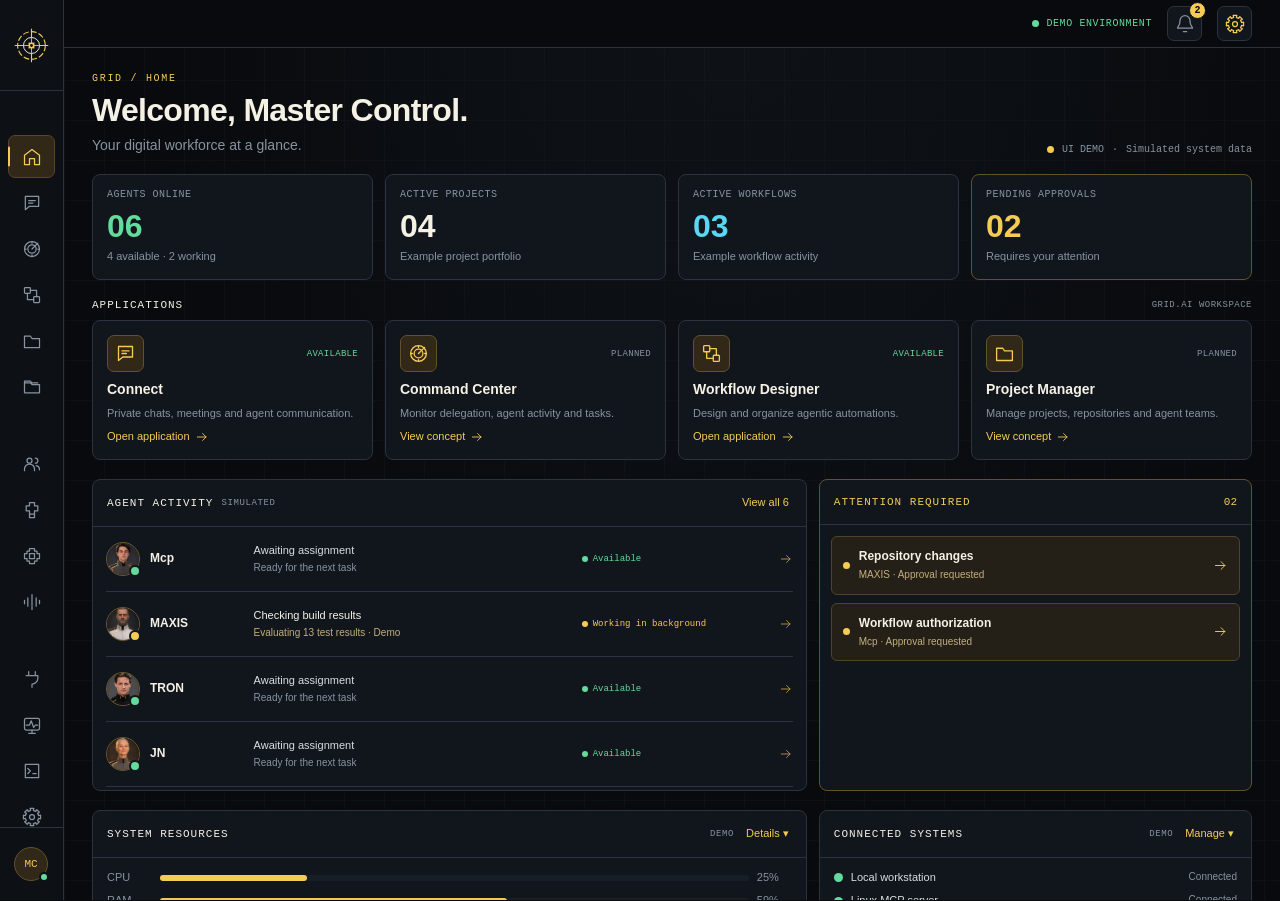
==== index.html @ d421e758 "Unify simulated agent presence across persistent workspaces" ====
<!DOCTYPE html>
<html lang="en">
<head>
<meta charset="UTF-8">
<meta name="viewport" content="width=device-width, initial-scale=1">
<meta name="robots" content="noindex">
<meta name="theme-color" content="#080a0d">
<title>GRID.AI | Home</title>
<link rel="stylesheet" href="./styles/grid-theme.css">
<link rel="stylesheet" href="./styles/index.css">
<link rel="stylesheet" href="./styles/grid-shell.css">
<link rel="stylesheet" href="./styles/settings.css">
<script src="./scripts/grid-settings.js" defer></script>
<script src="./scripts/ui-sounds.js" defer></script>
<script src="./scripts/grid-presence.js" defer></script>
<script src="./scripts/index.js" defer></script>
<script src="./scripts/embedded-connect.js" defer></script>
<script src="./scripts/embedded-workflow-designer.js" defer></script>
<script src="./scripts/grid-router.js" defer></script>
</head>
<body>
<a class="skip" href="#dashboard">Skip to dashboard</a>
<div class="home-shell">
<aside class="home-sidebar" id="homeSidebar" aria-label="Workspace navigation">
<a class="home-brand" href="#home" data-route="home" aria-label="GRID.AI home"><svg viewBox="0 0 48 48" fill="none" aria-hidden="true"><circle cx="24" cy="24" r="19" stroke="var(--gold)" stroke-width="1.5" stroke-dasharray="8 3"/><circle cx="24" cy="24" r="11" stroke="var(--ivory)" stroke-width="1.3"/><path d="M24 1v13M24 34v13M1 24h13M34 24h13" stroke="var(--gold)" stroke-width="1.5"/><path d="M24 14v20M14 24h20" stroke="var(--ivory)"/><rect x="20" y="20" width="8" height="8" fill="var(--gold)"/><circle cx="24" cy="24" r="2" fill="var(--bg)"/></svg><span class="home-brand-copy"><strong>GRID<span>.AI</span></strong><small>CONTROL INTERFACE</small></span></a>
<nav class="home-nav" aria-label="Applications"><p class="eyebrow">WORKSPACE</p><a class="nav-item current" href="#home" data-route="home" aria-current="page" aria-label="Home" title="Home"><svg viewBox="0 0 24 24" fill="none" stroke="currentColor" stroke-width="1.5" stroke-linecap="round" stroke-linejoin="round" aria-hidden="true"><path d="m3 10 9-7 9 7v11h-6v-7H9v7H3z"/></svg><span class="nav-label-text">Home</span></a>
<a class="nav-item" href="#connect" data-route="connect" aria-label="Connect" title="Connect"><svg viewBox="0 0 24 24" fill="none" stroke="currentColor" stroke-width="1.5" stroke-linecap="round" stroke-linejoin="round" aria-hidden="true"><path d="M4 4h16v12H9l-5 4V4Z"/><path d="M8 9h8M8 12h5"/></svg><span class="nav-label-text">Connect</span></a>
<a class="nav-item" href="#command-center" data-route="command-center" aria-label="Command Center" title="Command Center"><svg viewBox="0 0 24 24" fill="none" stroke="currentColor" stroke-width="1.5" stroke-linecap="round" stroke-linejoin="round" aria-hidden="true"><circle cx="12" cy="12" r="9"/><circle cx="12" cy="12" r="5"/><path d="m12 12 7-7M12 3v2M3 12h2M12 19v2M19 12h2"/></svg><span class="nav-label-text">Command Center</span><span class="nav-pending" title="Planned application" aria-hidden="true">·</span></a>
<a class="nav-item" href="#workflow-designer" data-route="workflow-designer" aria-label="Workflow Designer" title="Workflow Designer"><svg viewBox="0 0 24 24" fill="none" stroke="currentColor" stroke-width="1.5" stroke-linecap="round" stroke-linejoin="round" aria-hidden="true"><rect x="3" y="3" width="7" height="7" rx="1"/><rect x="14" y="14" width="7" height="7" rx="1"/><path d="M6.5 10v7.5H14M10 6.5h7.5V14"/></svg><span class="nav-label-text">Workflow Designer</span></a>
<a class="nav-item" href="#projects" data-route="projects" aria-label="Project Manager" title="Project Manager"><svg viewBox="0 0 24 24" fill="none" stroke="currentColor" stroke-width="1.5" stroke-linecap="round" stroke-linejoin="round" aria-hidden="true"><path d="M3 6h7l2 3h9v11H3z"/></svg><span class="nav-label-text">Project Manager</span><span class="nav-pending" title="Planned application" aria-hidden="true">·</span></a>
<a class="nav-item" href="#files" data-route="files" aria-label="File Manager" title="File Manager"><svg viewBox="0 0 24 24" fill="none" stroke="currentColor" stroke-width="1.5" stroke-linecap="round" stroke-linejoin="round" aria-hidden="true"><path d="M3 7h7l2 2h9v10H3z M3 7V5h7l2 2h7"/></svg><span class="nav-label-text">File Manager</span><span class="nav-pending" title="Planned application" aria-hidden="true">·</span></a>
<p class="eyebrow nav-group-heading">AGENT MANAGEMENT</p>
<a class="nav-item" href="#agents" data-route="agents" aria-label="Agent Directory" title="Agent Directory"><svg viewBox="0 0 24 24" fill="none" stroke="currentColor" stroke-width="1.5" stroke-linecap="round" stroke-linejoin="round" aria-hidden="true"><circle cx="9" cy="8" r="3"/><path d="M3 20v-2a6 6 0 0 1 12 0v2M16 5a3 3 0 0 1 0 6M17 14a5 5 0 0 1 4 5"/></svg><span class="nav-label-text">Agent Directory</span><span class="nav-pending" title="Planned application" aria-hidden="true">·</span></a>
<a class="nav-item" href="#skills" data-route="skills" aria-label="Skills Manager" title="Skills Manager"><svg viewBox="0 0 24 24" fill="none" stroke="currentColor" stroke-width="1.5" stroke-linecap="round" stroke-linejoin="round" aria-hidden="true"><path d="M9 3h6v4h4v6h-4v4H9v-4H5V7h4z M9 17v4h6v-4"/></svg><span class="nav-label-text">Skills Manager</span><span class="nav-pending" title="Planned application" aria-hidden="true">·</span></a>
<a class="nav-item" href="#models" data-route="models" aria-label="Model Manager" title="Model Manager"><svg viewBox="0 0 24 24" fill="none" stroke="currentColor" stroke-width="1.5" stroke-linecap="round" stroke-linejoin="round" aria-hidden="true"><path d="M9 3h6v3h3v3h3v6h-3v3h-3v3H9v-3H6v-3H3V9h3V6h3z M9 9h6v6H9z"/></svg><span class="nav-label-text">Model Manager</span><span class="nav-pending" title="Planned application" aria-hidden="true">·</span></a>
<a class="nav-item" href="#voice-studio" data-route="voice-studio" aria-label="Voice Studio" title="Voice Studio"><svg viewBox="0 0 24 24" fill="none" stroke="currentColor" stroke-width="1.5" stroke-linecap="round" stroke-linejoin="round" aria-hidden="true"><path d="M3 10v4 M7 7v10 M12 3v18 M17 7v10 M21 10v4"/></svg><span class="nav-label-text">Voice Studio</span><span class="nav-pending" title="Planned application" aria-hidden="true">·</span></a>
<p class="eyebrow nav-group-heading">SYSTEM</p>
<a class="nav-item" href="#integrations" data-route="integrations" aria-label="Integrations" title="Integrations"><svg viewBox="0 0 24 24" fill="none" stroke="currentColor" stroke-width="1.5" stroke-linecap="round" stroke-linejoin="round" aria-hidden="true"><path d="M8 3v5M16 3v5M5 8h14v3a7 7 0 0 1-7 7v4M12 18v4"/></svg><span class="nav-label-text">Integrations</span><span class="nav-pending" title="Planned application" aria-hidden="true">·</span></a>
<a class="nav-item" href="#system-monitor" data-route="system-monitor" aria-label="System Monitor" title="System Monitor"><svg viewBox="0 0 24 24" fill="none" stroke="currentColor" stroke-width="1.5" stroke-linecap="round" stroke-linejoin="round" aria-hidden="true"><rect x="3" y="4" width="18" height="14" rx="2"/><path d="M8 22h8M12 18v4M5 12h4l2-5 3 8 2-3h3"/></svg><span class="nav-label-text">System Monitor</span><span class="nav-pending" title="Planned application" aria-hidden="true">·</span></a>
<a class="nav-item" href="#terminal" data-route="terminal" aria-label="Terminal" title="Terminal"><svg viewBox="0 0 24 24" fill="none" stroke="currentColor" stroke-width="1.5" stroke-linecap="round" stroke-linejoin="round" aria-hidden="true"><path d="M4 4h16v16H4z M7 9l3 3-3 3 M13 15h4"/></svg><span class="nav-label-text">Terminal</span><span class="nav-pending" title="Planned application" aria-hidden="true">·</span></a>
<a class="nav-item" href="#settings" data-route="settings" aria-label="Settings" title="Settings"><svg viewBox="0 0 24 24" fill="none" stroke="currentColor" stroke-width="1.5" stroke-linecap="round" stroke-linejoin="round" aria-hidden="true"><circle cx="12" cy="12" r="3"/><path d="M8.939 4.609L10.337 4.175L9.817 1.729L14.183 1.729L13.663 4.175L15.061 4.609L15.061 4.609L16.357 5.291L17.719 3.194L20.806 6.281L18.709 7.643L19.391 8.939L19.391 8.939L19.825 10.337L22.271 9.817L22.271 14.183L19.825 13.663L19.391 15.061L19.391 15.061L18.709 16.357L20.806 17.719L17.719 20.806L16.357 18.709L15.061 19.391L15.061 19.391L13.663 19.825L14.183 22.271L9.817 22.271L10.337 19.825L8.939 19.391L8.939 19.391L7.643 18.709L6.281 20.806L3.194 17.719L5.291 16.357L4.609 15.061L4.609 15.061L4.175 13.663L1.729 14.183L1.729 9.817L4.175 10.337L4.609 8.939L4.609 8.939L5.291 7.643L3.194 6.281L6.281 3.194L7.643 5.291L8.939 4.609Z"/></svg><span class="nav-label-text">Settings</span><span class="nav-pending" title="Planned application" aria-hidden="true">·</span></a></nav>
<div class="sidebar-foot" aria-label="You are Master Control, demo operator"><div class="identity-avatar" title="You are Master Control">MC</div><div class="operator-copy"><strong>YOU ARE MASTER CONTROL</strong><small>Operator identity · Demo</small></div><i class="presence available"></i></div>
</aside>
<div class="home-main">
<header class="home-topbar"><div class="top-left"><button class="icon-button nav-toggle" id="navToggle" type="button" aria-controls="homeSidebar" aria-expanded="false" aria-label="Toggle navigation">☰</button><span class="breadcrumb">GRID.AI <span>/</span> <span id="workspaceName" class="workspace-name">HOME</span></span></div><div class="top-actions"><span class="system-indicator"><i></i> DEMO ENVIRONMENT</span><button class="icon-button bell" id="notificationButton" type="button" aria-label="Notifications" aria-expanded="false" aria-controls="notificationPanel"><svg viewBox="0 0 24 24" fill="none" stroke="currentColor" stroke-width="1.5" stroke-linecap="round" stroke-linejoin="round" aria-hidden="true"><path d="M18 8a6 6 0 0 0-12 0c0 7-3 7-3 9h18c0-2-3-2-3-9M10 21h4"/></svg><span id="bellCount">2</span></button><section id="notificationPanel" class="notification-panel" aria-labelledby="notificationHeading" hidden><header class="notification-header"><div><p class="eyebrow gold">GRID.AI SYSTEM NOTIFICATION</p><h2 id="notificationHeading">Notifications</h2></div><button id="closeNotifications" type="button" class="icon-button" aria-label="Close notifications">×</button></header><div class="notification-tools"><span id="notificationSummary" class="muted">2 unread</span><button class="text-button" id="markNotificationsRead" type="button">Mark all as read</button></div><div id="notificationList" class="notification-list"></div><button id="notificationApprovals" type="button" class="notification-footer">View all approvals →</button></section><a class="icon-button settings-button" href="#settings" data-route="settings" aria-label="Settings" title="Settings"><svg viewBox="0 0 24 24" fill="none" stroke="currentColor" stroke-width="1.5" stroke-linecap="round" stroke-linejoin="round" aria-hidden="true"><circle cx="12" cy="12" r="3"/><path d="M8.939 4.609L10.337 4.175L9.817 1.729L14.183 1.729L13.663 4.175L15.061 4.609L15.061 4.609L16.357 5.291L17.719 3.194L20.806 6.281L18.709 7.643L19.391 8.939L19.391 8.939L19.825 10.337L22.271 9.817L22.271 14.183L19.825 13.663L19.391 15.061L19.391 15.061L18.709 16.357L20.806 17.719L17.719 20.806L16.357 18.709L15.061 19.391L15.061 19.391L13.663 19.825L14.183 22.271L9.817 22.271L10.337 19.825L8.939 19.391L8.939 19.391L7.643 18.709L6.281 20.806L3.194 17.719L5.291 16.357L4.609 15.061L4.609 15.061L4.175 13.663L1.729 14.183L1.729 9.817L4.175 10.337L4.609 8.939L4.609 8.939L5.291 7.643L3.194 6.281L6.281 3.194L7.643 5.291L8.939 4.609Z"/></svg></a></div></header>
<div id="gridWorkspace" class="grid-workspace"><section id="homeView" class="grid-page" data-page="home" aria-label="Home"><main id="dashboard" class="dashboard">
<section class="welcome"><div><p class="eyebrow gold">GRID / HOME</p><h1>Welcome, Master Control.</h1><p>Your digital workforce at a glance.</p></div><div class="demo-label"><i></i> UI DEMO <span>·</span> Simulated system data</div></section>
<section class="metrics" aria-label="Demo system overview">
<button type="button" class="metric" id="agentsMetric"><span>AGENTS ONLINE</span><strong class="green">06</strong><small id="agentMetricSummary">3 available · 3 working</small></button>
<a class="metric" href="#projects" data-route="projects"><span>ACTIVE PROJECTS</span><strong>04</strong><small>Example project portfolio</small></a>
<a class="metric" href="#workflow-designer" data-route="workflow-designer"><span>ACTIVE WORKFLOWS</span><strong class="cyan">03</strong><small>Example workflow activity</small></a>
<button type="button" class="metric approval-metric" id="approvalMetric"><span>PENDING APPROVALS</span><strong class="gold" id="pendingCount">02</strong><small id="pendingCaption">Requires your attention</small></button>
</section>
<section class="applications" aria-labelledby="appsHeading"><div class="section-title"><h2 id="appsHeading">APPLICATIONS</h2><span>GRID.AI WORKSPACE</span></div><div class="application-grid"><a href="#connect" data-route="connect" class="app-card"><span class="app-card-top"><span class="app-icon"><svg viewBox="0 0 24 24" fill="none" stroke="currentColor" stroke-width="1.5" stroke-linecap="round" stroke-linejoin="round" aria-hidden="true"><path d="M4 4h16v12H9l-5 4V4Z"/><path d="M8 9h8M8 12h5"/></svg></span><span class="app-state ready">AVAILABLE</span></span><strong>Connect</strong><span class="app-description">Private chats, meetings and agent communication.</span><span class="app-open">Open application <svg viewBox="0 0 24 24" fill="none" stroke="currentColor" stroke-width="1.5" stroke-linecap="round" stroke-linejoin="round" aria-hidden="true"><path d="M4 12h15m-6-6 6 6-6 6"/></svg></span></a>
<a href="#command-center" data-route="command-center" class="app-card"><span class="app-card-top"><span class="app-icon"><svg viewBox="0 0 24 24" fill="none" stroke="currentColor" stroke-width="1.5" stroke-linecap="round" stroke-linejoin="round" aria-hidden="true"><circle cx="12" cy="12" r="9"/><circle cx="12" cy="12" r="5"/><path d="m12 12 7-7M12 3v2M3 12h2M12 19v2M19 12h2"/></svg></span><span class="app-state ">PLANNED</span></span><strong>Command Center</strong><span class="app-description">Monitor delegation, agent activity and tasks.</span><span class="app-open">View concept <svg viewBox="0 0 24 24" fill="none" stroke="currentColor" stroke-width="1.5" stroke-linecap="round" stroke-linejoin="round" aria-hidden="true"><path d="M4 12h15m-6-6 6 6-6 6"/></svg></span></a>
<a href="#workflow-designer" data-route="workflow-designer" class="app-card"><span class="app-card-top"><span class="app-icon"><svg viewBox="0 0 24 24" fill="none" stroke="currentColor" stroke-width="1.5" stroke-linecap="round" stroke-linejoin="round" aria-hidden="true"><rect x="3" y="3" width="7" height="7" rx="1"/><rect x="14" y="14" width="7" height="7" rx="1"/><path d="M6.5 10v7.5H14M10 6.5h7.5V14"/></svg></span><span class="app-state ready">AVAILABLE</span></span><strong>Workflow Designer</strong><span class="app-description">Design and organize agentic automations.</span><span class="app-open">Open application <svg viewBox="0 0 24 24" fill="none" stroke="currentColor" stroke-width="1.5" stroke-linecap="round" stroke-linejoin="round" aria-hidden="true"><path d="M4 12h15m-6-6 6 6-6 6"/></svg></span></a>
<a href="#projects" data-route="projects" class="app-card"><span class="app-card-top"><span class="app-icon"><svg viewBox="0 0 24 24" fill="none" stroke="currentColor" stroke-width="1.5" stroke-linecap="round" stroke-linejoin="round" aria-hidden="true"><path d="M3 6h7l2 3h9v11H3z"/></svg></span><span class="app-state ">PLANNED</span></span><strong>Project Manager</strong><span class="app-description">Manage projects, repositories and agent teams.</span><span class="app-open">View concept <svg viewBox="0 0 24 24" fill="none" stroke="currentColor" stroke-width="1.5" stroke-linecap="round" stroke-linejoin="round" aria-hidden="true"><path d="M4 12h15m-6-6 6 6-6 6"/></svg></span></a></div></section>
<div class="activity-grid">
<section class="panel" id="agentActivity" aria-labelledby="agentHeading"><header class="panel-header"><div class="agent-heading"><h2 id="agentHeading">AGENT ACTIVITY</h2><span class="demo-chip">SIMULATED</span></div><button type="button" class="text-button" id="expandAgents" aria-expanded="false" aria-controls="extraAgents">View all 6</button></header><div class="agent-list"><button class="agent-row" type="button" data-agent="MCP" ><span class="portrait"><span>Mc</span><img src="./Programs/Agents/MCP/MCP_HEADSHOT.png" alt="" loading="lazy"><i class="presence user"></i></span><strong>Mcp</strong><span class="agent-task"><span class="task-title">Coordinating development tasks</span><small class="task-detail"></small></span><span class="agent-status user"><i></i>Working with user</span><svg viewBox="0 0 24 24" fill="none" stroke="currentColor" stroke-width="1.5" stroke-linecap="round" stroke-linejoin="round" aria-hidden="true"><path d="M4 12h15m-6-6 6 6-6 6"/></svg></button>
<button class="agent-row" type="button" data-agent="MAXIS" ><span class="portrait"><span>MA</span><img src="./Programs/Agents/Maxis/MAXIS_HEADSHOT.png" alt="" loading="lazy"><i class="presence background"></i></span><strong>MAXIS</strong><span class="agent-task"><span class="task-title">Reviewing Grid.AI source code</span><small class="task-detail"></small></span><span class="agent-status background"><i></i>Working in background</span><svg viewBox="0 0 24 24" fill="none" stroke="currentColor" stroke-width="1.5" stroke-linecap="round" stroke-linejoin="round" aria-hidden="true"><path d="M4 12h15m-6-6 6 6-6 6"/></svg></button>
<button class="agent-row" type="button" data-agent="TRON" ><span class="portrait"><span>TR</span><img src="./Programs/Agents/TRON/TRON_HEADSHOT.png" alt="" loading="lazy"><i class="presence available"></i></span><strong>TRON</strong><span class="agent-task"><span class="task-title">Awaiting assignment</span><small class="task-detail"></small></span><span class="agent-status available"><i></i>Available</span><svg viewBox="0 0 24 24" fill="none" stroke="currentColor" stroke-width="1.5" stroke-linecap="round" stroke-linejoin="round" aria-hidden="true"><path d="M4 12h15m-6-6 6 6-6 6"/></svg></button>
<button class="agent-row" type="button" data-agent="JN" ><span class="portrait"><span>JN</span><img src="./Programs/Agents/JN/JN_HEADSHOT.png" alt="" loading="lazy"><i class="presence available"></i></span><strong>JN</strong><span class="agent-task"><span class="task-title">Organizing project files</span><small class="task-detail"></small></span><span class="agent-status available"><i></i>Available</span><svg viewBox="0 0 24 24" fill="none" stroke="currentColor" stroke-width="1.5" stroke-linecap="round" stroke-linejoin="round" aria-hidden="true"><path d="M4 12h15m-6-6 6 6-6 6"/></svg></button>
<div id="extraAgents" class="extra-agents" hidden><button class="agent-row" type="button" data-agent="VOLT"><span class="portrait"><span>VO</span><i class="presence available"></i></span><strong>VOLT</strong><span class="agent-task"><span class="task-title">Monitoring resource capacity</span><small class="task-detail"></small></span><span class="agent-status available"><i></i>Available</span><svg viewBox="0 0 24 24" fill="none" stroke="currentColor" stroke-width="1.5" stroke-linecap="round" stroke-linejoin="round" aria-hidden="true"><path d="M4 12h15m-6-6 6 6-6 6"/></svg></button>
<button class="agent-row" type="button" data-agent="RELAY"><span class="portrait"><span>RE</span><i class="presence agents"></i></span><strong>RELAY</strong><span class="agent-task"><span class="task-title">Preparing daily briefing</span><small class="task-detail"></small></span><span class="agent-status agents"><i></i>Working with agents</span><svg viewBox="0 0 24 24" fill="none" stroke="currentColor" stroke-width="1.5" stroke-linecap="round" stroke-linejoin="round" aria-hidden="true"><path d="M4 12h15m-6-6 6 6-6 6"/></svg></button></div></div></section>
<section class="panel attention-panel" id="attention" aria-labelledby="attentionHeading"><header class="panel-header"><h2 id="attentionHeading">ATTENTION REQUIRED</h2><span class="small-count" id="attentionCount">02</span></header><div id="approvalList" class="approval-list"></div><noscript><p class="muted">Enable JavaScript to review sample approvals.</p></noscript></section>
</div>
<section class="support-grid" aria-label="Additional simulated telemetry">
<section class="panel" id="systemResources" aria-labelledby="resourcesHeading"><header class="panel-header"><h2 id="resourcesHeading">SYSTEM RESOURCES</h2><div class="panel-actions"><span class="demo-chip">DEMO</span><button class="text-button" type="button" id="resourceToggle" aria-expanded="false" aria-controls="resourceDetails">Details ▾</button></div></header><div class="resource-list"><div class="resource" data-resource="CPU"><span>CPU</span><progress aria-label="Simulated CPU usage" max="100" value="24"></progress><span class="resource-value">24%</span></div><div class="resource" data-resource="RAM"><span>RAM</span><progress aria-label="Simulated RAM usage" max="100" value="61"></progress><span class="resource-value">61%</span></div><div class="resource" data-resource="GPU"><span>GPU</span><progress aria-label="Simulated GPU usage" max="100" value="42"></progress><span class="resource-value">42%</span></div><div class="resource" data-resource="VRAM"><span>VRAM</span><progress aria-label="Simulated VRAM usage" max="100" value="73"></progress><span class="resource-value">73%</span></div></div><div id="resourceDetails" class="resource-details" hidden><p class="panel-note">DEMO VERSION · Simulated utilization over the last 60 seconds. No hardware telemetry is collected.</p><div class="resource-charts"><figure class="resource-chart" data-chart="CPU"><figcaption><strong>CPU</strong><span class="chart-value">—</span></figcaption><svg viewBox="0 0 220 100" role="img" aria-label="CPU simulated utilization history, zero to one hundred percent"><path class="chart-grid" d="M26 10H215 M26 45H215 M26 80H215 M26 10V80"/><g class="chart-axis"><text x="22" y="13">100</text><text x="22" y="48">50</text><text x="22" y="83">0</text><text x="27" y="94" text-anchor="start">−60s</text><text x="215" y="94">Now</text></g><path class="chart-area"/><polyline class="chart-line" points=""/></svg></figure><figure class="resource-chart" data-chart="RAM"><figcaption><strong>RAM</strong><span class="chart-value">—</span></figcaption><svg viewBox="0 0 220 100" role="img" aria-label="RAM simulated utilization history, zero to one hundred percent"><path class="chart-grid" d="M26 10H215 M26 45H215 M26 80H215 M26 10V80"/><g class="chart-axis"><text x="22" y="13">100</text><text x="22" y="48">50</text><text x="22" y="83">0</text><text x="27" y="94" text-anchor="start">−60s</text><text x="215" y="94">Now</text></g><path class="chart-area"/><polyline class="chart-line" points=""/></svg></figure><figure class="resource-chart" data-chart="GPU"><figcaption><strong>GPU</strong><span class="chart-value">—</span></figcaption><svg viewBox="0 0 220 100" role="img" aria-label="GPU simulated utilization history, zero to one hundred percent"><path class="chart-grid" d="M26 10H215 M26 45H215 M26 80H215 M26 10V80"/><g class="chart-axis"><text x="22" y="13">100</text><text x="22" y="48">50</text><text x="22" y="83">0</text><text x="27" y="94" text-anchor="start">−60s</text><text x="215" y="94">Now</text></g><path class="chart-area"/><polyline class="chart-line" points=""/></svg></figure><figure class="resource-chart" data-chart="VRAM"><figcaption><strong>VRAM</strong><span class="chart-value">—</span></figcaption><svg viewBox="0 0 220 100" role="img" aria-label="VRAM simulated utilization history, zero to one hundred percent"><path class="chart-grid" d="M26 10H215 M26 45H215 M26 80H215 M26 10V80"/><g class="chart-axis"><text x="22" y="13">100</text><text x="22" y="48">50</text><text x="22" y="83">0</text><text x="27" y="94" text-anchor="start">−60s</text><text x="215" y="94">Now</text></g><path class="chart-area"/><polyline class="chart-line" points=""/></svg></figure></div></div></section>
<section class="panel" id="connectedSystems" aria-labelledby="connectionsHeading"><header class="panel-header"><h2 id="connectionsHeading">CONNECTED SYSTEMS</h2><div class="panel-actions"><span class="demo-chip">DEMO</span><button class="text-button" type="button" id="connectionsToggle" aria-expanded="false" aria-controls="connectionManager">Manage ▾</button></div></header><div class="connection-list" id="connectionList"></div><div id="connectionManager" class="connection-manager" hidden><p class="panel-note">Demo inventory only. Adding or deleting a system does not connect or disconnect a real device or service.</p><div id="managedConnections" class="managed-connections"></div><form id="addSystemForm" class="add-system-form"><h3>Add a system</h3><label for="systemName">System name</label><input id="systemName" maxlength="60" required placeholder="e.g. Raspberry Pi 5" autocomplete="off"><div class="system-fields"><div><label for="systemType">Type</label><select id="systemType"><option>Computer</option><option>MCP server</option><option>Device</option><option>Cloud service</option><option>Other</option></select></div><div><label for="systemStatus">Demo status</label><select id="systemStatus"><option>Connected</option><option>Available</option><option>Standby</option><option>Offline</option></select></div></div><p class="form-error" id="systemError" role="alert" hidden></p><button class="primary-button" type="submit">+ Add system</button></form></div></section>
</section>
<footer class="home-footer"><span>GRID.AI / DESIGN ENVIRONMENT</span><span>SIMULATION ONLY · NO HOST OPERATIONS</span></footer>
</main></section>
<section class="grid-page app-view" data-page="connect" aria-label="Connect" hidden><div class="grid-app-host" id="connectHost"></div></section>
<section class="grid-page app-view" data-page="workflow-designer" aria-label="Workflow Designer" hidden><div class="grid-app-host" id="workflowHost"></div></section>
<section class="grid-page settings-view" data-page="settings" aria-labelledby="settingsTitle" hidden><main class="settings-content"><header class="settings-heading"><div><p class="eyebrow gold">GRID.AI / CONTROL PANEL</p><h1 id="settingsTitle">Settings</h1><p class="muted">Manage global preferences and system configuration.</p></div><span class="demo-chip">UI DEMO · LOCAL PREFERENCES</span></header><div class="settings-layout"><nav class="settings-nav" aria-label="Settings sections"><button type="button" data-settings-section="appearance">Appearance & accessibility</button><button type="button" data-settings-section="audio">Sound & audio</button><button type="button" data-settings-section="conversation">Conversation</button><button type="button" data-settings-section="notifications">Notifications</button><button type="button" data-settings-section="configuration">System configuration</button><button type="button" data-settings-section="privacy">Privacy & security</button><button type="button" data-settings-section="about">About & reset</button></nav><div class="settings-panels"><section id="settings-appearance" class="panel settings-panel"><header class="panel-header"><h2>APPEARANCE & ACCESSIBILITY</h2></header><div class="settings-row"><span><strong>Color scheme</strong><small>Established GRID.AI visual identity.</small></span><span class="settings-theme"><i></i><i></i> Obsidian / Gold</span></div><label class="settings-row"><span><strong>Interface animations</strong><small>Page transitions, panel motion and visual effects. OS reduced-motion preference takes priority.</small></span><input class="settings-switch" type="checkbox" data-setting="animations" role="switch"></label><label class="settings-row"><span><strong>Keep sidebar expanded</strong><small>Pin the desktop navigation rather than expanding on hover.</small></span><input class="settings-switch" type="checkbox" data-setting="pinnedSidebar" role="switch"></label></section><section id="settings-audio" class="panel settings-panel"><header class="panel-header"><h2>SOUND & AUDIO</h2></header><label class="settings-row"><span><strong>Interface sounds</strong><small>Play original GRID.AI cues across all workspaces.</small></span><input class="settings-switch" type="checkbox" data-setting="sounds" role="switch"></label><label class="settings-row settings-volume"><span><strong>Sound effects volume</strong><small>Chat, meeting and interface cues.</small></span><span><input type="range" data-setting="volume" min="0" max="100" aria-label="Sound effects volume"><output id="settingsVolumeLabel">67%</output></span></label><div class="settings-row"><span><strong>Sound preview</strong><small>Play a short notification tone.</small></span><button type="button" class="secondary-button" id="settingsSoundTest">Test sound</button></div><p id="settingsSoundFeedback" class="settings-feedback" role="status"></p><a class="settings-row settings-link" href="#voice-studio" data-route="voice-studio"><span><strong>Voice Studio</strong><small>Future per-agent voices and speech settings.</small></span><span class="gold" aria-hidden="true">→</span></a></section><section id="settings-conversation" class="panel settings-panel"><header class="panel-header"><h2>CONVERSATION</h2></header><label class="settings-row"><span><strong>Typewriter responses</strong><small>Animate agent messages in Connect.</small></span><input class="settings-switch" type="checkbox" data-setting="typewriter" role="switch"></label><div class="settings-row"><span><strong>Agent response engine</strong><small>Local rule-based replies and simulated workflow drafting.</small></span><span class="demo-chip">SIMULATED</span></div></section><section id="settings-notifications" class="panel settings-panel"><header class="panel-header"><h2>NOTIFICATIONS</h2></header><label class="settings-row"><span><strong>Notification banners</strong><small>Show temporary bottom-right alerts in every workspace.</small></span><input class="settings-switch" type="checkbox" data-setting="notificationBanners" role="switch"></label><label class="settings-row"><span><strong>Notification alert sound</strong><small>Play a short chime for new notifications when interface sounds are enabled.</small></span><input class="settings-switch" type="checkbox" data-setting="notificationSounds" role="switch"></label><div class="settings-row"><span><strong>Preview notification</strong><small>Send a sample banner and alert to test your preferences.</small></span><button type="button" class="secondary-button" id="settingsTestNotification">Test notification</button></div><label class="settings-row"><span><strong>Unread notification badge</strong><small>Show unread count on the global bell; notifications remain available.</small></span><input class="settings-switch" type="checkbox" data-setting="notificationBadge" role="switch"></label><div class="settings-row"><span><strong>Notification center</strong><small>Review demo approvals and system notices.</small></span><button type="button" class="secondary-button" id="settingsOpenNotifications">Open notifications</button></div></section><section id="settings-configuration" class="panel settings-panel"><header class="panel-header"><h2>SYSTEM CONFIGURATION</h2></header><a class="settings-row settings-link" href="#models" data-route="models"><span><strong>Model Manager</strong><small>Planned model selection and local runtime profiles.</small></span><span class="gold" aria-hidden="true">→</span></a><a class="settings-row settings-link" href="#agents" data-route="agents"><span><strong>Agent Directory</strong><small>Planned identities, assignments and permissions.</small></span><span class="gold" aria-hidden="true">→</span></a><a class="settings-row settings-link" href="#skills" data-route="skills"><span><strong>Skills Manager</strong><small>Planned skill catalog and grants.</small></span><span class="gold" aria-hidden="true">→</span></a><a class="settings-row settings-link" href="#integrations" data-route="integrations"><span><strong>Integrations</strong><small>Planned devices, accounts and MCP servers.</small></span><span class="gold" aria-hidden="true">→</span></a><a class="settings-row settings-link" href="#system-monitor" data-route="system-monitor"><span><strong>System Monitor</strong><small>Planned runtime health and diagnostics.</small></span><span class="gold" aria-hidden="true">→</span></a></section><section id="settings-privacy" class="panel settings-panel"><header class="panel-header"><h2>PRIVACY & SECURITY</h2></header><div class="settings-row"><span><strong>Approval policy</strong><small>Demo approvals do not authorize real host actions.</small></span><span class="settings-state">Human review · planned</span></div><div class="settings-row"><span><strong>Local data</strong><small>Preferences and saved blueprints use browser storage; no live host or account access.</small></span><span class="settings-state">Browser only</span></div><a class="settings-row settings-link" href="#command-center" data-route="command-center"><span><strong>Task approvals & audit</strong><small>Planned operational review and activity.</small></span><span class="gold" aria-hidden="true">→</span></a></section><section id="settings-about" class="panel settings-panel"><header class="panel-header"><h2>ABOUT & RESET</h2></header><div class="settings-row"><span><strong>GRID.AI GUI Demo</strong><small>Static prototype; no external AI services.</small></span><span class="demo-chip">UI DEMO</span></div><div class="settings-row"><span><strong>Restore default preferences</strong><small>Resets settings only; preserves saved workflows, conversations and system inventory.</small></span><button type="button" class="secondary-button" id="settingsReset">Reset preferences</button></div><p id="settingsSaveFeedback" class="settings-feedback" role="status">Preferences save automatically in this browser.</p></section></div></div></main></section>
<section class="grid-page planned-view" data-page="planned" aria-label="Planned application" hidden><div class="planned-content"><div class="planned-icon" aria-hidden="true">◇</div><p class="eyebrow gold">GRID.AI / PLANNED WORKSPACE</p><h1 id="plannedTitle"></h1><p id="plannedDescription"></p><a class="primary-button" href="#home" data-route="home">Return Home</a></div></section>
</div></div></div>
<dialog id="homeDialog" aria-labelledby="dialogTitle"><form method="dialog" class="dialog-content"><header><p class="eyebrow gold" id="dialogEyebrow">GRID.AI / PREVIEW</p><button class="icon-button dialog-close" value="close" aria-label="Close dialog">×</button></header><h2 id="dialogTitle"></h2><p id="dialogDescription"></p><div id="dialogApproval" hidden><label for="decisionComment">Decision comment (optional)</label><textarea id="decisionComment" maxlength="500" rows="3" placeholder="Add a note for this demo decision"></textarea></div><div class="dialog-actions"><button class="secondary-button" value="close">Close</button><button class="secondary-button" id="rejectApproval" type="button" hidden>Reject in demo</button><button class="primary-button" id="approveApproval" type="button" hidden>Approve in demo</button></div></form></dialog>
<div class="home-toast" id="homeToast" role="status" aria-live="polite"></div>
<section class="notification-banners" id="notificationBanners" aria-label="Recent GRID.AI notifications"></section><div class="notification-announcer" id="notificationAnnouncer" role="status" aria-live="polite" aria-atomic="true"></div>
</body>
</html>
---- styles/grid-theme.css ----
/* GRID.AI shared visual tokens. Gold is authority; status colors describe activity. */
:root {
  color-scheme: dark;
  --bg: #080a0d;
  --sidebar: #0d1015;
  --surface: #11161c;
  --surface2: #171e26;
  --hover: #202934;
  --line: #2a333e;
  --gold: #f4cb54;
  --gold-dim: #bd9940;
  --gold-bg: #312818;
  --ivory: #f5f1e5;
  --text: #d8dde3;
  --muted: #8793a1;
  --cyan: #59d8f3;
  --green: #63db9c;
  --red: #f07878;
  --purple: #9476e8;
  --orange: #f09866;
  --font: "Segoe UI", Arial, sans-serif;
  --mono: Consolas, "Courier New", monospace;
}
.grid-home-link {
  display:flex; align-items:center; gap:8px; flex-shrink:0;
  padding:9px 12px; border:1px solid var(--line); border-radius:7px;
  color:var(--gold); background:var(--surface); text-decoration:none;
  font:11px var(--font);
}
.grid-home-link:hover { background:var(--gold-bg); border-color:var(--gold-dim); }
.grid-home-link:focus-visible { outline:2px solid var(--gold); outline-offset:2px; }
---- styles/index.css ----
/* GRID.AI home dashboard */
*{box-sizing:border-box}
html,body{margin:0;min-height:100%;background:var(--bg);color:var(--text);font:14px/1.45 var(--font)}
button,input,textarea{font:inherit}button{cursor:pointer;color:inherit}a{color:inherit;text-decoration:none}button:focus-visible,a:focus-visible,input:focus-visible,textarea:focus-visible{outline:2px solid var(--gold);outline-offset:3px}
[hidden]{display:none!important}svg{width:20px;height:20px;flex-shrink:0}.gold{color:var(--gold)!important}.green{color:var(--green)!important}.cyan{color:var(--cyan)!important}.muted{color:var(--muted)}
.skip{position:fixed;top:8px;left:8px;z-index:100;transform:translateY(-200%);background:var(--gold);color:var(--bg);padding:10px}.skip:focus{transform:none}
.home-shell{min-height:100dvh;display:grid;grid-template-columns:244px minmax(0,1fr)}
.home-sidebar{height:100dvh;position:sticky;top:0;display:flex;flex-direction:column;background:var(--sidebar);border-right:1px solid var(--line);min-height:0}
.home-brand{height:91px;display:flex;align-items:center;gap:13px;padding:0 20px;border-bottom:1px solid var(--line);flex-shrink:0}.home-brand>svg{width:43px;height:43px}.home-brand strong{display:block;color:var(--ivory);font-size:21px;letter-spacing:2px}.home-brand strong span{color:var(--gold)}.home-brand small{display:block;color:var(--muted);font:9px var(--mono);letter-spacing:1.5px;margin-top:3px}
.home-nav{padding:21px 12px;overflow-y:auto;flex:1}.eyebrow{font:10px var(--mono);letter-spacing:1.7px;color:var(--muted);margin:0}.home-nav>.eyebrow{margin:0 12px 12px}
.nav-item{position:relative;display:flex;align-items:center;gap:12px;width:100%;min-height:43px;margin:3px 0;padding:0 11px;background:transparent;border:1px solid transparent;border-radius:7px;color:var(--text);font-size:13px;text-align:left;transition:background .18s,border-color .18s,color .18s}.nav-item svg{color:var(--muted);width:18px;height:18px}.nav-item:hover{background:var(--surface2);color:var(--ivory)}.nav-item.current{background:var(--gold-bg);border-color:#574629;color:var(--gold)}.nav-item.current:before{content:"";position:absolute;left:0;height:20px;width:2px;border-radius:2px;background:var(--gold)}.nav-item.current svg{color:var(--gold)}.nav-pending{margin-left:auto;color:var(--muted)}
.sidebar-foot{display:flex;align-items:center;gap:10px;padding:19px 13px;border-top:1px solid var(--line);flex-shrink:0}.identity-avatar{display:grid;place-items:center;width:34px;height:34px;flex:0 0 34px;border-radius:50%;background:var(--gold-bg);color:var(--gold);border:1px solid #63512b;font:11px var(--mono)}.sidebar-foot strong{font:9px var(--mono);color:var(--ivory);display:block}.sidebar-foot small{display:block;color:var(--muted);font-size:10px;margin-top:5px}.sidebar-foot>.presence{position:static;margin-left:auto}
.home-main{min-width:0;background:linear-gradient(90deg,#2a333e22 1px,transparent 1px),linear-gradient(#2a333e22 1px,transparent 1px),radial-gradient(ellipse at 55% 0%,#171e2670,transparent 65%),var(--bg);background-size:40px 40px,40px 40px,auto,auto}
.home-topbar{height:66px;display:flex;justify-content:space-between;align-items:center;gap:12px;padding:0 28px;position:sticky;top:0;z-index:10;background:var(--bg);border-bottom:1px solid var(--line)}.top-left,.top-actions{display:flex;align-items:center;gap:15px}.breadcrumb{font:11px var(--mono);letter-spacing:1px;color:var(--ivory)}.breadcrumb span{color:var(--gold-dim);padding:0 5px}.system-indicator{font:10px var(--mono);letter-spacing:.6px;color:var(--green);display:flex;align-items:center;gap:7px}.system-indicator i,.demo-label i{width:7px;height:7px;border-radius:50%;background:var(--green)}.icon-button{display:grid;place-items:center;position:relative;border:1px solid var(--line);border-radius:7px;background:var(--surface);width:35px;height:35px;color:var(--muted);font-size:21px}.icon-button:hover,.operator-button:hover{border-color:var(--gold-dim);color:var(--gold)}.bell span{position:absolute;right:-5px;top:-5px;border:1px solid var(--bg);background:var(--gold);color:var(--bg);border-radius:10px;min-width:17px;height:17px;font:bold 10px/15px var(--mono);text-align:center}.nav-toggle{display:none}
.dashboard{max-width:1520px;margin:auto;padding:25px 28px 14px;display:grid;gap:19px}.welcome{display:flex;align-items:flex-end;justify-content:space-between;gap:14px}.welcome h1{font-size:clamp(25px,2.5vw,36px);line-height:1.15;letter-spacing:-.7px;color:var(--ivory);margin:8px 0 6px}.welcome p:last-child{color:var(--muted);margin:0}.demo-label{display:flex;align-items:center;gap:8px;color:var(--muted);font:10px var(--mono);white-space:nowrap}.demo-label i{background:var(--gold)}
.metrics,.application-grid{display:grid;grid-template-columns:repeat(4,minmax(0,1fr));gap:12px}.metric,.app-card{display:flex;flex-direction:column;align-items:flex-start;min-width:0;text-align:left;padding:14px;background:var(--surface);border:1px solid var(--line);border-radius:8px;transition:transform .18s,border-color .18s,background .18s}.metric:hover,.app-card:hover{transform:translateY(-2px);border-color:var(--gold-dim);background:var(--surface2)}.metric>span{font:10px var(--mono);letter-spacing:.5px;color:var(--muted)}.metric>strong{font-size:32px;line-height:1.25;color:var(--ivory);font-variant-numeric:tabular-nums;margin:6px 0 3px}.metric>small{font-size:11px;color:var(--muted)}.approval-metric{border-color:#63512b}
.portrait{display:grid;place-items:center;position:relative;width:34px;height:34px;flex:0 0 34px;background:#242018;border:1px solid #69572e;border-radius:50%;color:var(--gold);font:11px var(--mono)}.portrait img{position:absolute;width:100%;height:100%;inset:0;object-fit:cover;object-position:center 25%;border-radius:inherit}.presence{display:inline-block;width:9px;height:9px;border-radius:50%;background:currentColor;flex-shrink:0}.portrait .presence{position:absolute;bottom:-2px;right:-2px;width:12px;height:12px;border:2px solid var(--surface)}.available{color:var(--green)}.background{color:var(--cyan)}.user{color:var(--gold)}.agents{color:var(--purple)}
.primary-button,.secondary-button{display:inline-flex;align-items:center;justify-content:center;gap:7px;border-radius:7px;padding:9px 13px;border:1px solid var(--line);font-weight:600}.primary-button{background:var(--gold);color:#17130a;border-color:var(--gold)}.primary-button:hover{background:#ffda70}.secondary-button{background:var(--surface);color:var(--ivory)}.secondary-button:hover{background:var(--hover)}
.section-title,.panel-header{display:flex;justify-content:space-between;align-items:center;gap:10px}.section-title{margin-bottom:9px}.section-title h2,.panel-header h2{font:11px var(--mono);letter-spacing:1px;color:var(--ivory);margin:0}.section-title>span{font:9px var(--mono);letter-spacing:.5px;color:var(--muted)}.app-card{min-height:137px;gap:7px}.app-card-top{display:flex;align-items:center;justify-content:space-between;gap:5px;width:100%}.app-icon{display:grid;place-items:center;width:37px;height:37px;border:1px solid #63512b;border-radius:7px;background:var(--gold-bg);color:var(--gold)}.app-icon svg{width:21px;height:21px}.app-state{font:9px var(--mono);color:var(--muted);letter-spacing:.3px}.app-state.ready{color:var(--green)}.app-card strong{color:var(--ivory);font-size:14px}.app-description{font-size:11px;color:var(--muted);line-height:1.4}.app-open{display:flex;align-items:center;gap:5px;font-size:11px;color:var(--gold);margin-top:auto}.app-open svg{width:14px;height:14px}
.activity-grid,.support-grid{display:grid;grid-template-columns:minmax(0,1.65fr) minmax(0,1fr);gap:12px;align-items:start}.panel{background:var(--surface);border:1px solid var(--line);border-radius:8px;min-width:0;overflow:hidden}.panel-header{padding:12px 14px;border-bottom:1px solid var(--line);min-height:45px}.text-button{color:var(--gold);font-size:11px;background:none;border:0;padding:3px;white-space:nowrap}.text-button:hover{text-decoration:underline}.agent-list{padding:0 13px 3px}.agent-row{width:100%;display:grid;grid-template-columns:34px minmax(52px,.55fr) minmax(0,1.6fr) minmax(0,1.1fr) 14px;gap:10px;align-items:center;padding:9px 0;text-align:left;background:none;border:0;border-bottom:1px solid var(--line);color:var(--text)}.agent-row:last-child{border-bottom:0}.agent-row:hover{background:var(--surface2)}.agent-row strong{color:var(--ivory);font-size:12px}.agent-task{font-size:11px;color:var(--muted);overflow:hidden;text-overflow:ellipsis;white-space:nowrap}.agent-status{font:9px var(--mono);display:flex;align-items:center;gap:5px}.agent-status i{width:6px;height:6px;flex:0 0 6px;border-radius:50%;background:currentColor}.agent-row>svg{width:14px;height:14px;color:var(--gold-dim)}
.attention-panel{border-color:#63512b}.attention-panel h2{color:var(--gold)}.small-count{font:11px var(--mono);color:var(--gold)}.approval-list{display:grid;gap:8px;padding:11px}.approval-card{display:flex;align-items:center;gap:9px;padding:11px;background:#242018;border:1px solid #504329;border-radius:6px;text-align:left;width:100%}.approval-card:hover{border-color:var(--gold-dim)}.approval-card>i{width:7px;height:7px;background:var(--gold);border-radius:50%;flex-shrink:0}.approval-card span{flex:1;min-width:0}.approval-card strong,.approval-card small{display:block}.approval-card strong{color:var(--ivory);font-size:12px}.approval-card small{font-size:10px;color:#c3ae7d;margin-top:3px}.approval-card svg{color:var(--gold);width:15px;height:15px}.approval-card.resolved{background:var(--surface2);border-color:var(--line)}.approval-card.resolved>i{background:var(--green)}.approval-card.rejected>i{background:var(--red)}.approval-card.resolved small{color:var(--muted)}
.support-grid{align-items:stretch}.resource-list,.connection-list{display:grid;gap:8px;padding:12px 14px}.resource{display:grid;grid-template-columns:45px 1fr 35px;gap:8px;align-items:center;font-size:11px;color:var(--muted)}progress{width:100%;height:6px;border:0;border-radius:6px;background:var(--surface2);accent-color:var(--gold)}progress::-webkit-progress-bar{background:var(--surface2);border-radius:6px}progress::-webkit-progress-value{background:var(--gold);border-radius:6px}progress::-moz-progress-bar{background:var(--gold);border-radius:6px}.connection-list>div{display:flex;justify-content:space-between;gap:10px;font-size:11px}.connection-list>div>span{display:flex;align-items:center;gap:8px}.connection-list small{color:var(--muted);font-size:10px}
.home-footer{display:flex;justify-content:space-between;gap:12px;font:9px var(--mono);letter-spacing:.8px;color:var(--muted);padding-bottom:5px}
dialog{background:var(--surface);color:var(--text);border:1px solid #63512b;border-radius:12px;width:min(460px,calc(100% - 30px));padding:0;box-shadow:0 20px 80px #000a}dialog::backdrop{background:#080a0dc9}.dialog-content{padding:22px}.dialog-content header{display:flex;justify-content:space-between;align-items:center}.dialog-content h2{color:var(--ivory);margin:13px 0 8px;font-size:22px}.dialog-content p{color:var(--muted);line-height:1.6}.dialog-content label{display:block;color:var(--ivory);margin-bottom:6px}.dialog-content textarea{width:100%;resize:vertical;background:var(--bg);color:var(--ivory);border:1px solid var(--line);border-radius:6px;padding:8px}.dialog-actions{display:flex;justify-content:flex-end;flex-wrap:wrap;gap:8px;margin-top:20px}.home-toast{position:fixed;bottom:20px;right:20px;max-width:calc(100% - 40px);padding:12px 16px;background:var(--surface2);border:1px solid #63512b;border-radius:8px;color:var(--ivory);z-index:30;opacity:0;pointer-events:none;transform:translateY(6px);transition:opacity .2s,transform .2s}.home-toast.show{opacity:1;transform:none}
@media(max-width:1200px){.home-shell{grid-template-columns:218px minmax(0,1fr)}.dashboard{padding:20px;gap:16px}.home-topbar{padding:0 20px}.agent-row{grid-template-columns:34px minmax(45px,.6fr) minmax(0,1fr) 14px}.agent-task{display:none}.metric,.app-card{padding:11px}}
@media(max-width:980px){.home-shell{grid-template-columns:minmax(0,1fr)}.home-sidebar{position:fixed;top:66px;bottom:0;left:0;width:244px;height:auto;z-index:20;transform:translateX(-100%);visibility:hidden;transition:transform .2s,visibility .2s;box-shadow:12px 0 40px #0008}.home-sidebar.open{transform:none;visibility:visible}.home-brand{height:74px}.nav-toggle{display:grid}.dashboard{max-width:880px}.agent-task{display:block}.agent-row{grid-template-columns:34px minmax(45px,.6fr) minmax(0,1.2fr) minmax(0,1fr) 14px}}
@media(max-width:720px){.metrics,.application-grid{grid-template-columns:repeat(2,minmax(0,1fr))}.activity-grid,.support-grid{grid-template-columns:1fr}.welcome{align-items:flex-start;flex-direction:column;gap:8px}.top-actions{gap:10px}.system-indicator{font-size:9px}.home-footer{flex-direction:column}.dashboard{padding:16px}.home-topbar{padding:0 16px}.metric>strong{font-size:27px}}
@media(max-width:420px){.system-indicator{display:none}.agent-row{grid-template-columns:34px minmax(45px,.6fr) minmax(0,1fr) 14px}.agent-task{display:none}.section-title>span{display:none}.app-state{font-size:8px}.app-card strong{font-size:13px}.app-card{min-height:155px}}
@media(prefers-reduced-motion:reduce){*,*::before,*::after{transition:none!important;scroll-behavior:auto!important}}

/* Completed approvals retain their fully opaque border and readable outcome. */
.approval-card.resolved{background:rgba(23,30,38,.66);border-color:var(--line)}
.approval-card.resolved>span,.approval-card.resolved>i,.approval-card.resolved>svg{opacity:.68}
.approval-card.resolved strong{text-decoration:line-through;text-decoration-thickness:1px}
.approval-card.resolved:hover>span,.approval-card.resolved:focus-visible>span{opacity:1}
.agent-row .presence,.agent-status i{transition:background-color .45s,color .45s}
.agent-row[data-activity="background"] .portrait .presence,.agent-row[data-activity="background"] .agent-status i{animation:demo-work-pulse 2s ease-in-out infinite}
@keyframes demo-work-pulse{0%,100%{box-shadow:0 0 0 0 #59d8f300}50%{box-shadow:0 0 0 3px #59d8f32a}}
@media(prefers-reduced-motion:reduce){.agent-row .presence,.agent-status i{animation:none!important}}
.support-grid{align-items:start}
.panel-actions{display:flex;gap:9px;align-items:center}
.demo-chip{font:9px var(--mono);color:var(--muted);letter-spacing:.6px}
.resource-details,.connection-manager{border-top:1px solid var(--line);padding:12px 14px 14px}
.panel-note{font-size:11px;color:var(--muted);line-height:1.5;margin:0 0 10px}
.resource-charts{display:grid;grid-template-columns:repeat(2,minmax(0,1fr));gap:10px}
.resource-chart{min-width:0;margin:0;padding:9px 8px 3px;background:var(--bg);border:1px solid var(--line);border-radius:6px}
.resource-chart figcaption{display:flex;justify-content:space-between;gap:5px;align-items:center;font:10px var(--mono);color:var(--muted)}
.resource-chart figcaption strong{color:var(--ivory)}.chart-value{color:var(--chart-color,var(--gold))}
.resource-chart svg{width:100%;height:auto;display:block;overflow:visible}
.chart-grid{fill:none;stroke:var(--line);stroke-width:.7}
.chart-axis{fill:var(--muted);font:8px var(--mono);text-anchor:end}
.chart-area{fill:var(--chart-color,var(--gold));opacity:.10}
.chart-line{fill:none;stroke:var(--chart-color,var(--gold));stroke-width:1.7;stroke-linejoin:round;stroke-linecap:round}
.connection-list>div>span{min-width:0;overflow-wrap:anywhere}
.connection-list small{flex-shrink:0}.presence.offline{color:var(--muted)}
.managed-connections{display:grid;gap:6px;margin-bottom:13px}
.managed-system{display:flex;align-items:flex-start;gap:6px;border:1px solid var(--line);border-radius:6px;padding:8px;background:var(--surface2)}
.system-detail{flex:1;min-width:0}.system-detail summary{cursor:pointer;font-size:11px;color:var(--ivory);overflow-wrap:anywhere}
.system-detail summary .presence{margin:0 5px}.system-detail p{font-size:10px;color:var(--muted);margin:7px 0 0 13px}
.system-delete{font-size:10px;border:1px solid #704344;border-radius:5px;background:transparent;color:var(--red);padding:4px 6px;flex-shrink:0}
.system-delete:hover{background:#392426}.add-system-form{display:grid;gap:7px;border-top:1px solid var(--line);padding-top:12px}
.add-system-form h3{font-size:12px;margin:0;color:var(--ivory)}.add-system-form label{display:block;font-size:10px;color:var(--muted)}
.add-system-form input,.add-system-form select{font:11px var(--font);width:100%;min-width:0;padding:8px;background:var(--bg);color:var(--text);border:1px solid var(--line);border-radius:5px}
.add-system-form select:focus-visible,.system-detail summary:focus-visible{outline:2px solid var(--gold);outline-offset:2px}
.system-fields{display:grid;grid-template-columns:1fr 1fr;gap:8px}.system-fields label{margin-bottom:4px}
.add-system-form .primary-button{justify-self:start;font-size:11px}.form-error{color:var(--red);font-size:11px;margin:0}
@media(max-width:420px){.resource-charts{grid-template-columns:1fr}}

/* Home motion and activity refinements. */
.activity-grid{align-items:stretch}
.activity-grid>.panel{height:100%}
.extra-agents{overflow:hidden}
.extra-agents>.agent-row:first-child{border-top:1px solid var(--line)}
.agent-heading{display:flex;align-items:center;gap:8px;min-width:0}
.agent-row{grid-template-columns:34px minmax(48px,.5fr) minmax(0,1.7fr) minmax(0,1fr) 14px;min-height:65px}
.agent-task{display:flex;flex-direction:column;gap:3px;min-width:0;white-space:normal;overflow:visible;line-height:1.35}
.task-title{color:var(--text);font-size:11px;overflow-wrap:anywhere}
.task-detail{color:var(--muted);font-size:10px;overflow-wrap:anywhere}
.agent-row[data-activity="background"] .presence,.agent-row[data-activity="background"] .agent-status{color:var(--gold)}
.agent-row[data-activity="background"] .agent-status i,.agent-row[data-activity="background"] .portrait .presence{animation:demo-busy-pulse 2s ease-in-out infinite}
@keyframes demo-busy-pulse{0%,100%{box-shadow:0 0 0 0 #f4cb5400}50%{box-shadow:0 0 0 3px #f4cb5433}}
.agent-row[data-activity="background"] .task-title{color:var(--ivory)}
.agent-row[data-activity="background"] .task-detail{color:#c3ae7d}
@media(max-width:1200px) and (min-width:981px){.agent-row{grid-template-columns:34px minmax(0,1fr) minmax(0,1fr) 14px;gap:5px 8px}.agent-row .portrait{grid-row:1/3}.agent-row>strong{grid-column:2;grid-row:1}.agent-row .agent-status{grid-column:3;grid-row:1}.agent-row .agent-task{grid-column:2/4;grid-row:2}.agent-row>svg{grid-column:4;grid-row:1/3}}
@media(max-width:520px){.agent-row{grid-template-columns:34px minmax(0,1fr) minmax(0,1fr) 14px;gap:5px 8px}.agent-row .portrait{grid-row:1/3}.agent-row>strong{grid-column:2;grid-row:1}.agent-row .agent-status{grid-column:3;grid-row:1}.agent-row .agent-task{grid-column:2/4;grid-row:2}.agent-row>svg{grid-column:4;grid-row:1/3}}
@keyframes home-enter{from{opacity:0;transform:translateY(9px)}to{opacity:1;transform:translateY(0)}}
@keyframes sidebar-enter{from{opacity:0;transform:translateX(-10px)}to{opacity:1;transform:translateX(0)}}
.home-topbar{animation:home-enter .4s ease-out both}
.home-sidebar .home-brand,.home-sidebar .home-nav,.home-sidebar .sidebar-foot{animation:sidebar-enter .45s ease-out both}
.home-sidebar .home-nav{animation-delay:.1s}.home-sidebar .sidebar-foot{animation-delay:.22s}
.dashboard>.welcome{animation:home-enter .45s .08s ease-out both}
.dashboard>.metrics{animation:home-enter .45s .16s ease-out both}
.dashboard>.applications{animation:home-enter .45s .24s ease-out both}
.dashboard>.activity-grid{animation:home-enter .45s .32s ease-out both}
.dashboard>.support-grid{animation:home-enter .45s .4s ease-out both}
.dashboard>.home-footer{animation:home-enter .45s .48s ease-out both}
.notification-panel{position:absolute;z-index:25;right:28px;top:57px;width:min(365px,calc(100vw - 24px));background:var(--surface);border:1px solid #63512b;border-radius:9px;box-shadow:0 12px 42px #0009;overflow:hidden;text-align:left}
.notification-header{padding:13px 14px 10px;display:flex;align-items:center;justify-content:space-between;gap:9px;border-bottom:1px solid var(--line)}
.notification-header .eyebrow{font-size:9px;letter-spacing:.7px}.notification-header h2{font-size:17px;margin:5px 0 0;color:var(--ivory)}.notification-header .icon-button{width:29px;height:29px}
.notification-tools{padding:8px 13px;display:flex;justify-content:space-between;align-items:center;font-size:11px}
.notification-tools button:disabled{opacity:.45;cursor:default}
.notification-list{max-height:min(330px,50vh);overflow:auto;padding:0 9px 9px;display:grid;gap:5px}
.notification-item{display:flex;gap:9px;align-items:flex-start;text-align:left;padding:9px;border:1px solid var(--line);border-radius:6px;background:var(--surface2);width:100%;min-width:0}
.notification-item.unread{background:var(--gold-bg);border-color:#63512b}
.notification-item:hover{border-color:var(--gold-dim)}
.notification-dot{width:7px;height:7px;background:var(--muted);border-radius:50%;flex:0 0 7px;margin-top:5px}
.notification-item.unread .notification-dot{background:var(--gold)}
.notification-item>span{min-width:0;flex:1;overflow-wrap:anywhere}
.notification-item strong,.notification-item small,.notification-item time{display:block}
.notification-item strong{font-size:12px;color:var(--ivory)}.notification-item small{font-size:11px;color:var(--muted);margin-top:2px}.notification-item time{font:9px var(--mono);color:var(--muted);margin-top:5px}
.notification-footer{width:100%;padding:10px;border:0;border-top:1px solid var(--line);color:var(--gold);background:var(--surface2);text-align:center;font-size:11px}
.notification-footer:hover{background:var(--gold-bg)}
@media(max-width:720px){.activity-grid>.panel{height:auto}.notification-panel{right:12px}}
@media(prefers-reduced-motion:reduce){.home-topbar,.home-sidebar .home-brand,.home-sidebar .home-nav,.home-sidebar .sidebar-foot,.dashboard>*{animation:none!important}.agent-row[data-activity="background"] .presence,.agent-row[data-activity="background"] .agent-status i{animation:none!important}}

/* Home only: compact desktop rail, expanding over the workspace on hover.
   The grid reserves the collapsed width, so the dashboard never jumps or reflows. */
@media (min-width:981px) and (hover:hover) and (pointer:fine) {
  .home-shell{--rail-width:64px;--expanded-rail-width:244px;grid-template-columns:var(--rail-width) minmax(0,1fr)}
  .home-sidebar{
    width:var(--rail-width);min-width:0;overflow:hidden;z-index:22;
    transition:width .28s cubic-bezier(.22,.72,.25,1),box-shadow .28s ease;
  }
  .home-sidebar:hover,.home-sidebar:has(:focus-visible){
    width:var(--expanded-rail-width);box-shadow:12px 0 35px #0006;
  }
  .home-brand{padding:0 14px;gap:15px;white-space:nowrap;overflow:hidden}
  .home-brand>svg{width:35px;height:35px;flex:0 0 35px}
  .home-brand-copy{flex-shrink:0}
  .home-nav{padding:21px 8px;overflow-x:hidden;scrollbar-width:none}
  .home-nav::-webkit-scrollbar{width:0;height:0}
  .home-nav>.eyebrow{white-space:nowrap;margin:0 7px 12px}
  .nav-item{padding:0 13px;gap:13px;white-space:nowrap;overflow:hidden}
  .nav-item svg{width:20px;height:20px;flex:0 0 20px}
  .nav-item .nav-label-text{flex-shrink:0}
  .nav-item:focus-visible,.home-brand:focus-visible{outline-offset:-2px}
  .sidebar-foot{padding:19px 14px;gap:11px;white-space:nowrap;overflow:hidden;position:relative}
  .sidebar-foot .operator-copy{flex-shrink:0}
  .sidebar-foot>.presence{position:absolute;left:39px;bottom:18px;margin:0;border:2px solid var(--sidebar);width:10px;height:10px}
  .home-sidebar .home-brand-copy,.home-sidebar .nav-label-text,.home-sidebar .nav-pending,.home-sidebar .home-nav>.eyebrow,.home-sidebar .operator-copy{
    opacity:0;transform:translateX(-5px);transition:opacity .15s ease,transform .2s ease;pointer-events:none;
  }
  .home-sidebar:hover .home-brand-copy,.home-sidebar:hover .nav-label-text,.home-sidebar:hover .nav-pending,.home-sidebar:hover .home-nav>.eyebrow,.home-sidebar:hover .operator-copy,
  .home-sidebar:has(:focus-visible) .home-brand-copy,.home-sidebar:has(:focus-visible) .nav-label-text,.home-sidebar:has(:focus-visible) .nav-pending,.home-sidebar:has(:focus-visible) .home-nav>.eyebrow,.home-sidebar:has(:focus-visible) .operator-copy{
    opacity:1;transform:none;transition-delay:.09s;
  }
}
/* Touch screens use the existing click-to-open navigation drawer, even at desktop widths. */
@media (min-width:981px) and (hover:none), (min-width:981px) and (pointer:coarse) {
  .home-shell{grid-template-columns:minmax(0,1fr)}
  .home-sidebar{position:fixed;top:66px;bottom:0;left:0;width:244px;height:auto;z-index:22;transform:translateX(-100%);visibility:hidden;transition:transform .2s,visibility .2s;box-shadow:12px 0 40px #0008}
  .home-sidebar.open{transform:none;visibility:visible}
  .nav-toggle{display:grid}
}

/* Global Settings shortcut replaces the duplicate operator avatar. */
.settings-button{color:var(--gold);text-decoration:none;flex:0 0 35px}
.settings-button:hover{background:var(--gold-bg);border-color:var(--gold-dim)}

/* Categorized navigation remains scrollable on shorter screens. */
.home-nav>.nav-group-heading{margin-top:16px;margin-bottom:7px}
.home-nav{overscroll-behavior:contain;min-height:0}

/* Global in-app desktop-style notification banners. */
.notification-banners{position:fixed;right:20px;bottom:20px;z-index:80;width:min(360px,calc(100vw - 32px));display:flex;flex-direction:column;gap:9px;pointer-events:none}.notification-banner{pointer-events:auto;background:var(--surface);border:1px solid #63512b;border-left:3px solid var(--gold);border-radius:9px;box-shadow:0 8px 30px #000a;overflow:hidden;animation:banner-in .28s cubic-bezier(.22,.72,.25,1) both}.banner-top{display:flex;align-items:center;gap:8px;padding:9px 10px 4px;color:var(--muted);font:10px var(--mono);letter-spacing:.5px}.banner-top>span:nth-child(2){flex:1;min-width:0}.banner-icon{display:grid;place-items:center;color:var(--gold);width:24px;height:24px;background:var(--gold-bg);border-radius:5px;flex-shrink:0}.banner-icon svg{width:15px;height:15px}.banner-close{display:grid;place-items:center;width:26px;height:26px;border:0;border-radius:5px;background:transparent;color:var(--muted);font-size:20px;line-height:1}.banner-close:hover{background:var(--hover);color:var(--ivory)}.banner-body{display:grid;gap:5px;text-align:left;width:100%;padding:5px 13px 12px;background:transparent;border:0;color:var(--text)}.banner-body:hover{background:var(--surface2)}.banner-body strong{font-size:13px;color:var(--ivory);overflow-wrap:anywhere}.banner-body>span{font-size:12px;line-height:1.4;overflow-wrap:anywhere;display:-webkit-box;-webkit-line-clamp:4;-webkit-box-orient:vertical;overflow:hidden}.banner-body small{font-size:10px;color:var(--gold);margin-top:3px}.notification-announcer{position:absolute;width:1px;height:1px;overflow:hidden;clip-path:inset(50%);white-space:nowrap}@keyframes banner-in{from{opacity:0;transform:translate(20px,5px)}to{opacity:1;transform:none}}@media(max-width:520px){.notification-banners{right:12px;bottom:12px;width:calc(100vw - 24px)}}
---- styles/grid-shell.css ----
/* Persistent native application shell. App-specific CSS is isolated in shadow roots. */
html,body{height:100%;overflow:hidden}
.home-shell{height:100dvh;min-height:0}
.home-main{display:flex;flex-direction:column;height:100dvh;min-height:0;overflow:hidden}
.home-topbar{flex-shrink:0;position:relative;z-index:30}
.breadcrumb .workspace-name{color:var(--ivory);padding:0}
.grid-workspace{position:relative;flex:1;min-height:0;min-width:0;overflow:hidden}
.grid-page{height:100%;min-height:0;width:100%;overflow:auto;overscroll-behavior:contain}
.grid-page.app-view{overflow:hidden}
.grid-app-host{width:100%;height:100%;display:block}
.planned-view{background:radial-gradient(ellipse at center,#171e2660,transparent 70%);}
.planned-content{min-height:100%;display:flex;flex-direction:column;justify-content:center;align-items:center;text-align:center;padding:30px;gap:12px}
.planned-content h1{margin:0;color:var(--ivory);font-size:clamp(24px,4vw,36px)}
.planned-content>p:not(.eyebrow){color:var(--muted);max-width:450px;margin:0 0 10px}
.planned-icon{width:65px;height:65px;display:grid;place-items:center;color:var(--gold);font-size:37px;border:1px solid #63512b;border-radius:12px;background:var(--gold-bg)}
.home-sidebar{z-index:40}
.home-nav{position:relative}
.home-nav .nav-indicator{position:absolute;left:8px;width:2px;height:20px;top:0;background:var(--gold);border-radius:2px;pointer-events:none;transition:transform .24s ease;height:20px;z-index:2}
.home-nav .nav-item.current:before{display:none}
.grid-page .dashboard{min-height:100%}
.grid-page[aria-busy="true"]{pointer-events:none}
@media(prefers-reduced-motion:reduce){.home-nav .nav-indicator{transition:none!important}}

/* Keep global controls, but minimize duplicate page chrome. */
.home-topbar{height:48px;min-height:48px;padding-block:0}
.home-topbar .breadcrumb{display:none}
.home-topbar .notification-panel{top:44px}
@media(max-width:980px){.home-sidebar{top:48px}}
@media(min-width:981px) and (hover:none), (min-width:981px) and (pointer:coarse){.home-sidebar{top:48px}}
---- styles/settings.css ----
.settings-content{max-width:1240px;margin:0 auto;padding:26px 28px 40px}
.settings-heading{display:flex;align-items:flex-start;justify-content:space-between;gap:16px;margin-bottom:22px}.settings-heading h1{color:var(--ivory);font-size:clamp(26px,3vw,36px);margin:5px 0}.settings-heading p{margin:4px 0}
.settings-layout{display:grid;grid-template-columns:205px minmax(0,1fr);gap:18px;align-items:start}
.settings-nav{position:sticky;top:16px;display:grid;gap:4px;padding:9px;background:var(--sidebar);border:1px solid var(--line);border-radius:8px}.settings-nav button{border:0;background:transparent;border-radius:5px;text-align:left;padding:10px;color:var(--text);font-size:12px}.settings-nav button:hover,.settings-nav button.selected{background:var(--gold-bg);color:var(--gold)}
.settings-panels{display:grid;gap:14px;min-width:0}.settings-panel{scroll-margin-top:16px}
.settings-row{display:flex;align-items:center;justify-content:space-between;gap:16px;padding:13px 15px;border-bottom:1px solid var(--line);min-width:0}.settings-panel>:last-child{border-bottom:0}.settings-row>span:first-child{flex:1;min-width:0}.settings-row strong{display:block;color:var(--ivory);font-size:13px}.settings-row small{display:block;color:var(--muted);font-size:11px;margin-top:4px;line-height:1.45}.settings-link:hover{background:var(--surface2)}
.settings-switch{appearance:none;flex:0 0 36px;width:36px;height:20px;background:var(--hover);border:1px solid var(--line);border-radius:15px;position:relative;cursor:pointer;margin:0}.settings-switch:before{content:"";position:absolute;width:14px;height:14px;top:2px;left:2px;border-radius:50%;background:var(--muted);transition:transform .18s ease}.settings-switch:checked{background:var(--gold-bg);border-color:var(--gold-dim)}.settings-switch:checked:before{transform:translateX(16px);background:var(--gold)}
.settings-volume>span:last-child{display:flex;align-items:center;gap:8px;max-width:45%;color:var(--gold);font:11px var(--mono)}.settings-volume input{width:130px;max-width:100%;accent-color:var(--gold)}.settings-volume output{min-width:33px}
.settings-theme,.settings-state{display:flex;align-items:center;gap:6px;color:var(--muted);font-size:11px;white-space:nowrap}.settings-theme i{width:13px;height:13px;border:1px solid var(--line);border-radius:3px;background:var(--bg)}.settings-theme i+i{background:var(--gold)}
.settings-feedback{font-size:11px;color:var(--muted);padding:0 15px;margin:8px 0}.settings-feedback:empty{display:none}.settings-row button:disabled{opacity:.45;cursor:default}.settings-row .secondary-button{font-size:11px;white-space:nowrap}
@media(max-width:720px){.settings-content{padding:16px}.settings-heading{flex-wrap:wrap}.settings-layout{grid-template-columns:1fr}.settings-nav{position:static;display:flex;flex-wrap:wrap}.settings-row{gap:8px}.settings-volume input{width:90px}.settings-state{white-space:normal}}
@media(min-width:981px) and (hover:hover) and (pointer:fine){html[data-grid-sidebar="pinned"] .home-shell{grid-template-columns:244px minmax(0,1fr)}html[data-grid-sidebar="pinned"] .home-sidebar{width:244px;box-shadow:none}html[data-grid-sidebar="pinned"] .home-sidebar .home-brand-copy,html[data-grid-sidebar="pinned"] .home-sidebar .nav-label-text,html[data-grid-sidebar="pinned"] .home-sidebar .nav-pending,html[data-grid-sidebar="pinned"] .home-sidebar .home-nav>.eyebrow,html[data-grid-sidebar="pinned"] .home-sidebar .operator-copy{opacity:1;transform:none}}
html[data-grid-motion="off"] *,html[data-grid-motion="off"] *::before,html[data-grid-motion="off"] *::after{animation:none!important;transition:none!important;scroll-behavior:auto!important}
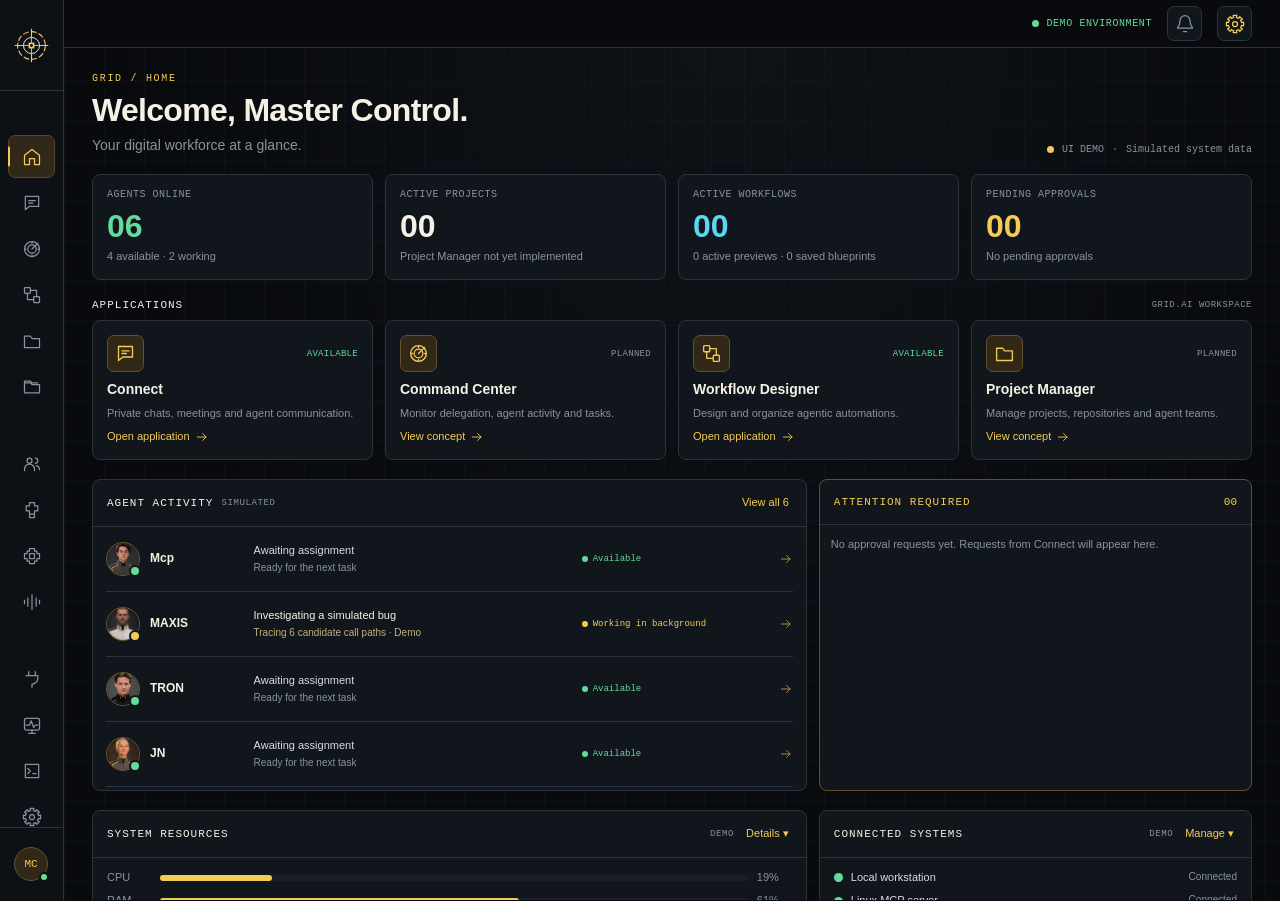
==== commit e063044a: "Keep demo session-only and synchronize Home dashboard counts" ====
--- a/index.html
+++ b/index.html
@@ -42,14 +42,14 @@
 <div class="sidebar-foot" aria-label="You are Master Control, demo operator"><div class="identity-avatar" title="You are Master Control">MC</div><div class="operator-copy"><strong>YOU ARE MASTER CONTROL</strong><small>Operator identity · Demo</small></div><i class="presence available"></i></div>
 </aside>
 <div class="home-main">
-<header class="home-topbar"><div class="top-left"><button class="icon-button nav-toggle" id="navToggle" type="button" aria-controls="homeSidebar" aria-expanded="false" aria-label="Toggle navigation">☰</button><span class="breadcrumb">GRID.AI <span>/</span> <span id="workspaceName" class="workspace-name">HOME</span></span></div><div class="top-actions"><span class="system-indicator"><i></i> DEMO ENVIRONMENT</span><button class="icon-button bell" id="notificationButton" type="button" aria-label="Notifications" aria-expanded="false" aria-controls="notificationPanel"><svg viewBox="0 0 24 24" fill="none" stroke="currentColor" stroke-width="1.5" stroke-linecap="round" stroke-linejoin="round" aria-hidden="true"><path d="M18 8a6 6 0 0 0-12 0c0 7-3 7-3 9h18c0-2-3-2-3-9M10 21h4"/></svg><span id="bellCount">2</span></button><section id="notificationPanel" class="notification-panel" aria-labelledby="notificationHeading" hidden><header class="notification-header"><div><p class="eyebrow gold">GRID.AI SYSTEM NOTIFICATION</p><h2 id="notificationHeading">Notifications</h2></div><button id="closeNotifications" type="button" class="icon-button" aria-label="Close notifications">×</button></header><div class="notification-tools"><span id="notificationSummary" class="muted">2 unread</span><button class="text-button" id="markNotificationsRead" type="button">Mark all as read</button></div><div id="notificationList" class="notification-list"></div><button id="notificationApprovals" type="button" class="notification-footer">View all approvals →</button></section><a class="icon-button settings-button" href="#settings" data-route="settings" aria-label="Settings" title="Settings"><svg viewBox="0 0 24 24" fill="none" stroke="currentColor" stroke-width="1.5" stroke-linecap="round" stroke-linejoin="round" aria-hidden="true"><circle cx="12" cy="12" r="3"/><path d="M8.939 4.609L10.337 4.175L9.817 1.729L14.183 1.729L13.663 4.175L15.061 4.609L15.061 4.609L16.357 5.291L17.719 3.194L20.806 6.281L18.709 7.643L19.391 8.939L19.391 8.939L19.825 10.337L22.271 9.817L22.271 14.183L19.825 13.663L19.391 15.061L19.391 15.061L18.709 16.357L20.806 17.719L17.719 20.806L16.357 18.709L15.061 19.391L15.061 19.391L13.663 19.825L14.183 22.271L9.817 22.271L10.337 19.825L8.939 19.391L8.939 19.391L7.643 18.709L6.281 20.806L3.194 17.719L5.291 16.357L4.609 15.061L4.609 15.061L4.175 13.663L1.729 14.183L1.729 9.817L4.175 10.337L4.609 8.939L4.609 8.939L5.291 7.643L3.194 6.281L6.281 3.194L7.643 5.291L8.939 4.609Z"/></svg></a></div></header>
+<header class="home-topbar"><div class="top-left"><button class="icon-button nav-toggle" id="navToggle" type="button" aria-controls="homeSidebar" aria-expanded="false" aria-label="Toggle navigation">☰</button><span class="breadcrumb">GRID.AI <span>/</span> <span id="workspaceName" class="workspace-name">HOME</span></span></div><div class="top-actions"><span class="system-indicator"><i></i> DEMO ENVIRONMENT</span><button class="icon-button bell" id="notificationButton" type="button" aria-label="Notifications" aria-expanded="false" aria-controls="notificationPanel"><svg viewBox="0 0 24 24" fill="none" stroke="currentColor" stroke-width="1.5" stroke-linecap="round" stroke-linejoin="round" aria-hidden="true"><path d="M18 8a6 6 0 0 0-12 0c0 7-3 7-3 9h18c0-2-3-2-3-9M10 21h4"/></svg><span id="bellCount" hidden>0</span></button><section id="notificationPanel" class="notification-panel" aria-labelledby="notificationHeading" hidden><header class="notification-header"><div><p class="eyebrow gold">GRID.AI SYSTEM NOTIFICATION</p><h2 id="notificationHeading">Notifications</h2></div><button id="closeNotifications" type="button" class="icon-button" aria-label="Close notifications">×</button></header><div class="notification-tools"><span id="notificationSummary" class="muted">0 unread</span><button class="text-button" id="markNotificationsRead" type="button">Mark all as read</button></div><div id="notificationList" class="notification-list"></div><button id="notificationApprovals" type="button" class="notification-footer">View all approvals →</button></section><a class="icon-button settings-button" href="#settings" data-route="settings" aria-label="Settings" title="Settings"><svg viewBox="0 0 24 24" fill="none" stroke="currentColor" stroke-width="1.5" stroke-linecap="round" stroke-linejoin="round" aria-hidden="true"><circle cx="12" cy="12" r="3"/><path d="M8.939 4.609L10.337 4.175L9.817 1.729L14.183 1.729L13.663 4.175L15.061 4.609L15.061 4.609L16.357 5.291L17.719 3.194L20.806 6.281L18.709 7.643L19.391 8.939L19.391 8.939L19.825 10.337L22.271 9.817L22.271 14.183L19.825 13.663L19.391 15.061L19.391 15.061L18.709 16.357L20.806 17.719L17.719 20.806L16.357 18.709L15.061 19.391L15.061 19.391L13.663 19.825L14.183 22.271L9.817 22.271L10.337 19.825L8.939 19.391L8.939 19.391L7.643 18.709L6.281 20.806L3.194 17.719L5.291 16.357L4.609 15.061L4.609 15.061L4.175 13.663L1.729 14.183L1.729 9.817L4.175 10.337L4.609 8.939L4.609 8.939L5.291 7.643L3.194 6.281L6.281 3.194L7.643 5.291L8.939 4.609Z"/></svg></a></div></header>
 <div id="gridWorkspace" class="grid-workspace"><section id="homeView" class="grid-page" data-page="home" aria-label="Home"><main id="dashboard" class="dashboard">
 <section class="welcome"><div><p class="eyebrow gold">GRID / HOME</p><h1>Welcome, Master Control.</h1><p>Your digital workforce at a glance.</p></div><div class="demo-label"><i></i> UI DEMO <span>·</span> Simulated system data</div></section>
 <section class="metrics" aria-label="Demo system overview">
 <button type="button" class="metric" id="agentsMetric"><span>AGENTS ONLINE</span><strong class="green">06</strong><small id="agentMetricSummary">3 available · 3 working</small></button>
-<a class="metric" href="#projects" data-route="projects"><span>ACTIVE PROJECTS</span><strong>04</strong><small>Example project portfolio</small></a>
-<a class="metric" href="#workflow-designer" data-route="workflow-designer"><span>ACTIVE WORKFLOWS</span><strong class="cyan">03</strong><small>Example workflow activity</small></a>
-<button type="button" class="metric approval-metric" id="approvalMetric"><span>PENDING APPROVALS</span><strong class="gold" id="pendingCount">02</strong><small id="pendingCaption">Requires your attention</small></button>
+<a class="metric" href="#projects" data-route="projects"><span>ACTIVE PROJECTS</span><strong>00</strong><small>Project Manager not yet implemented</small></a>
+<a class="metric" href="#workflow-designer" data-route="workflow-designer"><span>ACTIVE WORKFLOWS</span><strong class="cyan" id="activeWorkflowMetricCount">00</strong><small id="activeWorkflowMetricCaption">0 active previews · 0 saved blueprints</small></a>
+<button type="button" class="metric" id="approvalMetric"><span>PENDING APPROVALS</span><strong class="gold" id="pendingCount">00</strong><small id="pendingCaption">No pending approvals</small></button>
 </section>
 <section class="applications" aria-labelledby="appsHeading"><div class="section-title"><h2 id="appsHeading">APPLICATIONS</h2><span>GRID.AI WORKSPACE</span></div><div class="application-grid"><a href="#connect" data-route="connect" class="app-card"><span class="app-card-top"><span class="app-icon"><svg viewBox="0 0 24 24" fill="none" stroke="currentColor" stroke-width="1.5" stroke-linecap="round" stroke-linejoin="round" aria-hidden="true"><path d="M4 4h16v12H9l-5 4V4Z"/><path d="M8 9h8M8 12h5"/></svg></span><span class="app-state ready">AVAILABLE</span></span><strong>Connect</strong><span class="app-description">Private chats, meetings and agent communication.</span><span class="app-open">Open application <svg viewBox="0 0 24 24" fill="none" stroke="currentColor" stroke-width="1.5" stroke-linecap="round" stroke-linejoin="round" aria-hidden="true"><path d="M4 12h15m-6-6 6 6-6 6"/></svg></span></a>
 <a href="#command-center" data-route="command-center" class="app-card"><span class="app-card-top"><span class="app-icon"><svg viewBox="0 0 24 24" fill="none" stroke="currentColor" stroke-width="1.5" stroke-linecap="round" stroke-linejoin="round" aria-hidden="true"><circle cx="12" cy="12" r="9"/><circle cx="12" cy="12" r="5"/><path d="m12 12 7-7M12 3v2M3 12h2M12 19v2M19 12h2"/></svg></span><span class="app-state ">PLANNED</span></span><strong>Command Center</strong><span class="app-description">Monitor delegation, agent activity and tasks.</span><span class="app-open">View concept <svg viewBox="0 0 24 24" fill="none" stroke="currentColor" stroke-width="1.5" stroke-linecap="round" stroke-linejoin="round" aria-hidden="true"><path d="M4 12h15m-6-6 6 6-6 6"/></svg></span></a>
@@ -62,7 +62,7 @@
 <button class="agent-row" type="button" data-agent="JN" ><span class="portrait"><span>JN</span><img src="./Programs/Agents/JN/JN_HEADSHOT.png" alt="" loading="lazy"><i class="presence available"></i></span><strong>JN</strong><span class="agent-task"><span class="task-title">Organizing project files</span><small class="task-detail"></small></span><span class="agent-status available"><i></i>Available</span><svg viewBox="0 0 24 24" fill="none" stroke="currentColor" stroke-width="1.5" stroke-linecap="round" stroke-linejoin="round" aria-hidden="true"><path d="M4 12h15m-6-6 6 6-6 6"/></svg></button>
 <div id="extraAgents" class="extra-agents" hidden><button class="agent-row" type="button" data-agent="VOLT"><span class="portrait"><span>VO</span><i class="presence available"></i></span><strong>VOLT</strong><span class="agent-task"><span class="task-title">Monitoring resource capacity</span><small class="task-detail"></small></span><span class="agent-status available"><i></i>Available</span><svg viewBox="0 0 24 24" fill="none" stroke="currentColor" stroke-width="1.5" stroke-linecap="round" stroke-linejoin="round" aria-hidden="true"><path d="M4 12h15m-6-6 6 6-6 6"/></svg></button>
 <button class="agent-row" type="button" data-agent="RELAY"><span class="portrait"><span>RE</span><i class="presence agents"></i></span><strong>RELAY</strong><span class="agent-task"><span class="task-title">Preparing daily briefing</span><small class="task-detail"></small></span><span class="agent-status agents"><i></i>Working with agents</span><svg viewBox="0 0 24 24" fill="none" stroke="currentColor" stroke-width="1.5" stroke-linecap="round" stroke-linejoin="round" aria-hidden="true"><path d="M4 12h15m-6-6 6 6-6 6"/></svg></button></div></div></section>
-<section class="panel attention-panel" id="attention" aria-labelledby="attentionHeading"><header class="panel-header"><h2 id="attentionHeading">ATTENTION REQUIRED</h2><span class="small-count" id="attentionCount">02</span></header><div id="approvalList" class="approval-list"></div><noscript><p class="muted">Enable JavaScript to review sample approvals.</p></noscript></section>
+<section class="panel attention-panel" id="attention" aria-labelledby="attentionHeading"><header class="panel-header"><h2 id="attentionHeading">ATTENTION REQUIRED</h2><span class="small-count" id="attentionCount">00</span></header><div id="approvalList" class="approval-list"></div><noscript><p class="muted">Enable JavaScript to review demo approvals.</p></noscript></section>
 </div>
 <section class="support-grid" aria-label="Additional simulated telemetry">
 <section class="panel" id="systemResources" aria-labelledby="resourcesHeading"><header class="panel-header"><h2 id="resourcesHeading">SYSTEM RESOURCES</h2><div class="panel-actions"><span class="demo-chip">DEMO</span><button class="text-button" type="button" id="resourceToggle" aria-expanded="false" aria-controls="resourceDetails">Details ▾</button></div></header><div class="resource-list"><div class="resource" data-resource="CPU"><span>CPU</span><progress aria-label="Simulated CPU usage" max="100" value="24"></progress><span class="resource-value">24%</span></div><div class="resource" data-resource="RAM"><span>RAM</span><progress aria-label="Simulated RAM usage" max="100" value="61"></progress><span class="resource-value">61%</span></div><div class="resource" data-resource="GPU"><span>GPU</span><progress aria-label="Simulated GPU usage" max="100" value="42"></progress><span class="resource-value">42%</span></div><div class="resource" data-resource="VRAM"><span>VRAM</span><progress aria-label="Simulated VRAM usage" max="100" value="73"></progress><span class="resource-value">73%</span></div></div><div id="resourceDetails" class="resource-details" hidden><p class="panel-note">DEMO VERSION · Simulated utilization over the last 60 seconds. No hardware telemetry is collected.</p><div class="resource-charts"><figure class="resource-chart" data-chart="CPU"><figcaption><strong>CPU</strong><span class="chart-value">—</span></figcaption><svg viewBox="0 0 220 100" role="img" aria-label="CPU simulated utilization history, zero to one hundred percent"><path class="chart-grid" d="M26 10H215 M26 45H215 M26 80H215 M26 10V80"/><g class="chart-axis"><text x="22" y="13">100</text><text x="22" y="48">50</text><text x="22" y="83">0</text><text x="27" y="94" text-anchor="start">−60s</text><text x="215" y="94">Now</text></g><path class="chart-area"/><polyline class="chart-line" points=""/></svg></figure><figure class="resource-chart" data-chart="RAM"><figcaption><strong>RAM</strong><span class="chart-value">—</span></figcaption><svg viewBox="0 0 220 100" role="img" aria-label="RAM simulated utilization history, zero to one hundred percent"><path class="chart-grid" d="M26 10H215 M26 45H215 M26 80H215 M26 10V80"/><g class="chart-axis"><text x="22" y="13">100</text><text x="22" y="48">50</text><text x="22" y="83">0</text><text x="27" y="94" text-anchor="start">−60s</text><text x="215" y="94">Now</text></g><path class="chart-area"/><polyline class="chart-line" points=""/></svg></figure><figure class="resource-chart" data-chart="GPU"><figcaption><strong>GPU</strong><span class="chart-value">—</span></figcaption><svg viewBox="0 0 220 100" role="img" aria-label="GPU simulated utilization history, zero to one hundred percent"><path class="chart-grid" d="M26 10H215 M26 45H215 M26 80H215 M26 10V80"/><g class="chart-axis"><text x="22" y="13">100</text><text x="22" y="48">50</text><text x="22" y="83">0</text><text x="27" y="94" text-anchor="start">−60s</text><text x="215" y="94">Now</text></g><path class="chart-area"/><polyline class="chart-line" points=""/></svg></figure><figure class="resource-chart" data-chart="VRAM"><figcaption><strong>VRAM</strong><span class="chart-value">—</span></figcaption><svg viewBox="0 0 220 100" role="img" aria-label="VRAM simulated utilization history, zero to one hundred percent"><path class="chart-grid" d="M26 10H215 M26 45H215 M26 80H215 M26 10V80"/><g class="chart-axis"><text x="22" y="13">100</text><text x="22" y="48">50</text><text x="22" y="83">0</text><text x="27" y="94" text-anchor="start">−60s</text><text x="215" y="94">Now</text></g><path class="chart-area"/><polyline class="chart-line" points=""/></svg></figure></div></div></section>
@@ -72,7 +72,7 @@
 </main></section>
 <section class="grid-page app-view" data-page="connect" aria-label="Connect" hidden><div class="grid-app-host" id="connectHost"></div></section>
 <section class="grid-page app-view" data-page="workflow-designer" aria-label="Workflow Designer" hidden><div class="grid-app-host" id="workflowHost"></div></section>
-<section class="grid-page settings-view" data-page="settings" aria-labelledby="settingsTitle" hidden><main class="settings-content"><header class="settings-heading"><div><p class="eyebrow gold">GRID.AI / CONTROL PANEL</p><h1 id="settingsTitle">Settings</h1><p class="muted">Manage global preferences and system configuration.</p></div><span class="demo-chip">UI DEMO · LOCAL PREFERENCES</span></header><div class="settings-layout"><nav class="settings-nav" aria-label="Settings sections"><button type="button" data-settings-section="appearance">Appearance & accessibility</button><button type="button" data-settings-section="audio">Sound & audio</button><button type="button" data-settings-section="conversation">Conversation</button><button type="button" data-settings-section="notifications">Notifications</button><button type="button" data-settings-section="configuration">System configuration</button><button type="button" data-settings-section="privacy">Privacy & security</button><button type="button" data-settings-section="about">About & reset</button></nav><div class="settings-panels"><section id="settings-appearance" class="panel settings-panel"><header class="panel-header"><h2>APPEARANCE & ACCESSIBILITY</h2></header><div class="settings-row"><span><strong>Color scheme</strong><small>Established GRID.AI visual identity.</small></span><span class="settings-theme"><i></i><i></i> Obsidian / Gold</span></div><label class="settings-row"><span><strong>Interface animations</strong><small>Page transitions, panel motion and visual effects. OS reduced-motion preference takes priority.</small></span><input class="settings-switch" type="checkbox" data-setting="animations" role="switch"></label><label class="settings-row"><span><strong>Keep sidebar expanded</strong><small>Pin the desktop navigation rather than expanding on hover.</small></span><input class="settings-switch" type="checkbox" data-setting="pinnedSidebar" role="switch"></label></section><section id="settings-audio" class="panel settings-panel"><header class="panel-header"><h2>SOUND & AUDIO</h2></header><label class="settings-row"><span><strong>Interface sounds</strong><small>Play original GRID.AI cues across all workspaces.</small></span><input class="settings-switch" type="checkbox" data-setting="sounds" role="switch"></label><label class="settings-row settings-volume"><span><strong>Sound effects volume</strong><small>Chat, meeting and interface cues.</small></span><span><input type="range" data-setting="volume" min="0" max="100" aria-label="Sound effects volume"><output id="settingsVolumeLabel">67%</output></span></label><div class="settings-row"><span><strong>Sound preview</strong><small>Play a short notification tone.</small></span><button type="button" class="secondary-button" id="settingsSoundTest">Test sound</button></div><p id="settingsSoundFeedback" class="settings-feedback" role="status"></p><a class="settings-row settings-link" href="#voice-studio" data-route="voice-studio"><span><strong>Voice Studio</strong><small>Future per-agent voices and speech settings.</small></span><span class="gold" aria-hidden="true">→</span></a></section><section id="settings-conversation" class="panel settings-panel"><header class="panel-header"><h2>CONVERSATION</h2></header><label class="settings-row"><span><strong>Typewriter responses</strong><small>Animate agent messages in Connect.</small></span><input class="settings-switch" type="checkbox" data-setting="typewriter" role="switch"></label><div class="settings-row"><span><strong>Agent response engine</strong><small>Local rule-based replies and simulated workflow drafting.</small></span><span class="demo-chip">SIMULATED</span></div></section><section id="settings-notifications" class="panel settings-panel"><header class="panel-header"><h2>NOTIFICATIONS</h2></header><label class="settings-row"><span><strong>Notification banners</strong><small>Show temporary bottom-right alerts in every workspace.</small></span><input class="settings-switch" type="checkbox" data-setting="notificationBanners" role="switch"></label><label class="settings-row"><span><strong>Notification alert sound</strong><small>Play a short chime for new notifications when interface sounds are enabled.</small></span><input class="settings-switch" type="checkbox" data-setting="notificationSounds" role="switch"></label><div class="settings-row"><span><strong>Preview notification</strong><small>Send a sample banner and alert to test your preferences.</small></span><button type="button" class="secondary-button" id="settingsTestNotification">Test notification</button></div><label class="settings-row"><span><strong>Unread notification badge</strong><small>Show unread count on the global bell; notifications remain available.</small></span><input class="settings-switch" type="checkbox" data-setting="notificationBadge" role="switch"></label><div class="settings-row"><span><strong>Notification center</strong><small>Review demo approvals and system notices.</small></span><button type="button" class="secondary-button" id="settingsOpenNotifications">Open notifications</button></div></section><section id="settings-configuration" class="panel settings-panel"><header class="panel-header"><h2>SYSTEM CONFIGURATION</h2></header><a class="settings-row settings-link" href="#models" data-route="models"><span><strong>Model Manager</strong><small>Planned model selection and local runtime profiles.</small></span><span class="gold" aria-hidden="true">→</span></a><a class="settings-row settings-link" href="#agents" data-route="agents"><span><strong>Agent Directory</strong><small>Planned identities, assignments and permissions.</small></span><span class="gold" aria-hidden="true">→</span></a><a class="settings-row settings-link" href="#skills" data-route="skills"><span><strong>Skills Manager</strong><small>Planned skill catalog and grants.</small></span><span class="gold" aria-hidden="true">→</span></a><a class="settings-row settings-link" href="#integrations" data-route="integrations"><span><strong>Integrations</strong><small>Planned devices, accounts and MCP servers.</small></span><span class="gold" aria-hidden="true">→</span></a><a class="settings-row settings-link" href="#system-monitor" data-route="system-monitor"><span><strong>System Monitor</strong><small>Planned runtime health and diagnostics.</small></span><span class="gold" aria-hidden="true">→</span></a></section><section id="settings-privacy" class="panel settings-panel"><header class="panel-header"><h2>PRIVACY & SECURITY</h2></header><div class="settings-row"><span><strong>Approval policy</strong><small>Demo approvals do not authorize real host actions.</small></span><span class="settings-state">Human review · planned</span></div><div class="settings-row"><span><strong>Local data</strong><small>Preferences and saved blueprints use browser storage; no live host or account access.</small></span><span class="settings-state">Browser only</span></div><a class="settings-row settings-link" href="#command-center" data-route="command-center"><span><strong>Task approvals & audit</strong><small>Planned operational review and activity.</small></span><span class="gold" aria-hidden="true">→</span></a></section><section id="settings-about" class="panel settings-panel"><header class="panel-header"><h2>ABOUT & RESET</h2></header><div class="settings-row"><span><strong>GRID.AI GUI Demo</strong><small>Static prototype; no external AI services.</small></span><span class="demo-chip">UI DEMO</span></div><div class="settings-row"><span><strong>Restore default preferences</strong><small>Resets settings only; preserves saved workflows, conversations and system inventory.</small></span><button type="button" class="secondary-button" id="settingsReset">Reset preferences</button></div><p id="settingsSaveFeedback" class="settings-feedback" role="status">Preferences save automatically in this browser.</p></section></div></div></main></section>
+<section class="grid-page settings-view" data-page="settings" aria-labelledby="settingsTitle" hidden><main class="settings-content"><header class="settings-heading"><div><p class="eyebrow gold">GRID.AI / CONTROL PANEL</p><h1 id="settingsTitle">Settings</h1><p class="muted">Manage global preferences and system configuration.</p></div><span class="demo-chip">UI DEMO · SESSION PREFERENCES</span></header><div class="settings-layout"><nav class="settings-nav" aria-label="Settings sections"><button type="button" data-settings-section="appearance">Appearance & accessibility</button><button type="button" data-settings-section="audio">Sound & audio</button><button type="button" data-settings-section="conversation">Conversation</button><button type="button" data-settings-section="notifications">Notifications</button><button type="button" data-settings-section="configuration">System configuration</button><button type="button" data-settings-section="privacy">Privacy & security</button><button type="button" data-settings-section="about">About & reset</button></nav><div class="settings-panels"><section id="settings-appearance" class="panel settings-panel"><header class="panel-header"><h2>APPEARANCE & ACCESSIBILITY</h2></header><div class="settings-row"><span><strong>Color scheme</strong><small>Established GRID.AI visual identity.</small></span><span class="settings-theme"><i></i><i></i> Obsidian / Gold</span></div><label class="settings-row"><span><strong>Interface animations</strong><small>Page transitions, panel motion and visual effects. OS reduced-motion preference takes priority.</small></span><input class="settings-switch" type="checkbox" data-setting="animations" role="switch"></label><label class="settings-row"><span><strong>Keep sidebar expanded</strong><small>Pin the desktop navigation rather than expanding on hover.</small></span><input class="settings-switch" type="checkbox" data-setting="pinnedSidebar" role="switch"></label></section><section id="settings-audio" class="panel settings-panel"><header class="panel-header"><h2>SOUND & AUDIO</h2></header><label class="settings-row"><span><strong>Interface sounds</strong><small>Play original GRID.AI cues across all workspaces.</small></span><input class="settings-switch" type="checkbox" data-setting="sounds" role="switch"></label><label class="settings-row settings-volume"><span><strong>Sound effects volume</strong><small>Chat, meeting and interface cues.</small></span><span><input type="range" data-setting="volume" min="0" max="100" aria-label="Sound effects volume"><output id="settingsVolumeLabel">67%</output></span></label><div class="settings-row"><span><strong>Sound preview</strong><small>Play a short notification tone.</small></span><button type="button" class="secondary-button" id="settingsSoundTest">Test sound</button></div><p id="settingsSoundFeedback" class="settings-feedback" role="status"></p><a class="settings-row settings-link" href="#voice-studio" data-route="voice-studio"><span><strong>Voice Studio</strong><small>Future per-agent voices and speech settings.</small></span><span class="gold" aria-hidden="true">→</span></a></section><section id="settings-conversation" class="panel settings-panel"><header class="panel-header"><h2>CONVERSATION</h2></header><label class="settings-row"><span><strong>Typewriter responses</strong><small>Animate agent messages in Connect.</small></span><input class="settings-switch" type="checkbox" data-setting="typewriter" role="switch"></label><div class="settings-row"><span><strong>Agent response engine</strong><small>Local rule-based replies and simulated workflow drafting.</small></span><span class="demo-chip">SIMULATED</span></div></section><section id="settings-notifications" class="panel settings-panel"><header class="panel-header"><h2>NOTIFICATIONS</h2></header><label class="settings-row"><span><strong>Notification banners</strong><small>Show temporary bottom-right alerts in every workspace.</small></span><input class="settings-switch" type="checkbox" data-setting="notificationBanners" role="switch"></label><label class="settings-row"><span><strong>Notification alert sound</strong><small>Play a short chime for new notifications when interface sounds are enabled.</small></span><input class="settings-switch" type="checkbox" data-setting="notificationSounds" role="switch"></label><div class="settings-row"><span><strong>Preview notification</strong><small>Send a sample banner and alert to test your preferences.</small></span><button type="button" class="secondary-button" id="settingsTestNotification">Test notification</button></div><label class="settings-row"><span><strong>Unread notification badge</strong><small>Show unread count on the global bell; notifications remain available.</small></span><input class="settings-switch" type="checkbox" data-setting="notificationBadge" role="switch"></label><div class="settings-row"><span><strong>Notification center</strong><small>Review demo approvals and system notices.</small></span><button type="button" class="secondary-button" id="settingsOpenNotifications">Open notifications</button></div></section><section id="settings-configuration" class="panel settings-panel"><header class="panel-header"><h2>SYSTEM CONFIGURATION</h2></header><a class="settings-row settings-link" href="#models" data-route="models"><span><strong>Model Manager</strong><small>Planned model selection and local runtime profiles.</small></span><span class="gold" aria-hidden="true">→</span></a><a class="settings-row settings-link" href="#agents" data-route="agents"><span><strong>Agent Directory</strong><small>Planned identities, assignments and permissions.</small></span><span class="gold" aria-hidden="true">→</span></a><a class="settings-row settings-link" href="#skills" data-route="skills"><span><strong>Skills Manager</strong><small>Planned skill catalog and grants.</small></span><span class="gold" aria-hidden="true">→</span></a><a class="settings-row settings-link" href="#integrations" data-route="integrations"><span><strong>Integrations</strong><small>Planned devices, accounts and MCP servers.</small></span><span class="gold" aria-hidden="true">→</span></a><a class="settings-row settings-link" href="#system-monitor" data-route="system-monitor"><span><strong>System Monitor</strong><small>Planned runtime health and diagnostics.</small></span><span class="gold" aria-hidden="true">→</span></a></section><section id="settings-privacy" class="panel settings-panel"><header class="panel-header"><h2>PRIVACY & SECURITY</h2></header><div class="settings-row"><span><strong>Approval policy</strong><small>Demo approvals do not authorize real host actions.</small></span><span class="settings-state">Human review · planned</span></div><div class="settings-row"><span><strong>Local data</strong><small>Preferences, conversations and blueprints exist in memory only and reset on refresh. No live host or account access.</small></span><span class="settings-state">Session only</span></div><a class="settings-row settings-link" href="#command-center" data-route="command-center"><span><strong>Task approvals & audit</strong><small>Planned operational review and activity.</small></span><span class="gold" aria-hidden="true">→</span></a></section><section id="settings-about" class="panel settings-panel"><header class="panel-header"><h2>ABOUT & RESET</h2></header><div class="settings-row"><span><strong>GRID.AI GUI Demo</strong><small>Static prototype; no external AI services.</small></span><span class="demo-chip">UI DEMO</span></div><div class="settings-row"><span><strong>Restore default preferences</strong><small>Resets settings only; preserves saved workflows, conversations and system inventory.</small></span><button type="button" class="secondary-button" id="settingsReset">Reset preferences</button></div><p id="settingsSaveFeedback" class="settings-feedback" role="status">Preferences reset when the page is refreshed.</p></section></div></div></main></section>
 <section class="grid-page planned-view" data-page="planned" aria-label="Planned application" hidden><div class="planned-content"><div class="planned-icon" aria-hidden="true">◇</div><p class="eyebrow gold">GRID.AI / PLANNED WORKSPACE</p><h1 id="plannedTitle"></h1><p id="plannedDescription"></p><a class="primary-button" href="#home" data-route="home">Return Home</a></div></section>
 </div></div></div>
 <dialog id="homeDialog" aria-labelledby="dialogTitle"><form method="dialog" class="dialog-content"><header><p class="eyebrow gold" id="dialogEyebrow">GRID.AI / PREVIEW</p><button class="icon-button dialog-close" value="close" aria-label="Close dialog">×</button></header><h2 id="dialogTitle"></h2><p id="dialogDescription"></p><div id="dialogApproval" hidden><label for="decisionComment">Decision comment (optional)</label><textarea id="decisionComment" maxlength="500" rows="3" placeholder="Add a note for this demo decision"></textarea></div><div class="dialog-actions"><button class="secondary-button" value="close">Close</button><button class="secondary-button" id="rejectApproval" type="button" hidden>Reject in demo</button><button class="primary-button" id="approveApproval" type="button" hidden>Approve in demo</button></div></form></dialog>
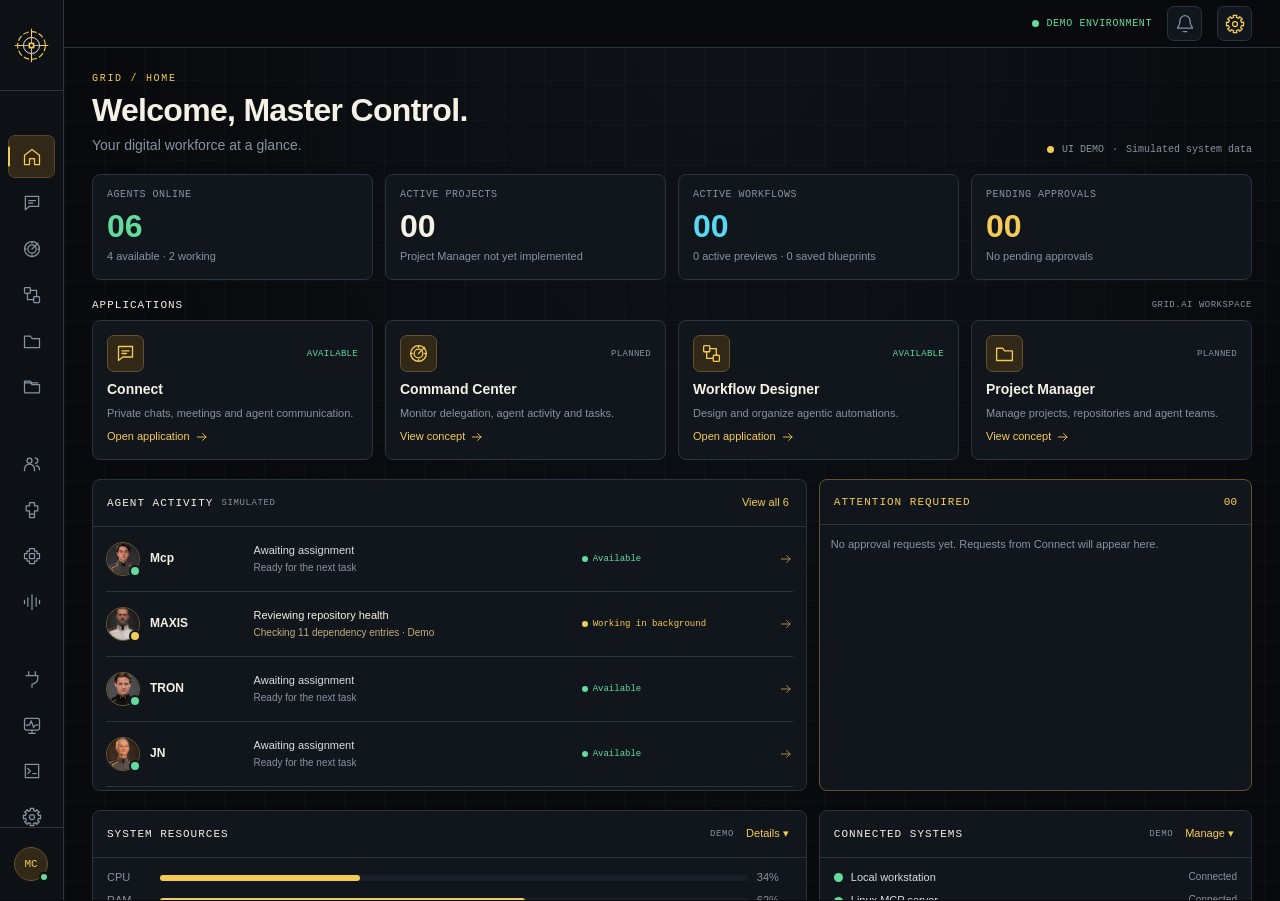
==== commit 9f7e4a82: "Generate occasional session-only Mcp approval requests" ====
--- a/index.html
+++ b/index.html
@@ -72,7 +72,7 @@
 </main></section>
 <section class="grid-page app-view" data-page="connect" aria-label="Connect" hidden><div class="grid-app-host" id="connectHost"></div></section>
 <section class="grid-page app-view" data-page="workflow-designer" aria-label="Workflow Designer" hidden><div class="grid-app-host" id="workflowHost"></div></section>
-<section class="grid-page settings-view" data-page="settings" aria-labelledby="settingsTitle" hidden><main class="settings-content"><header class="settings-heading"><div><p class="eyebrow gold">GRID.AI / CONTROL PANEL</p><h1 id="settingsTitle">Settings</h1><p class="muted">Manage global preferences and system configuration.</p></div><span class="demo-chip">UI DEMO · SESSION PREFERENCES</span></header><div class="settings-layout"><nav class="settings-nav" aria-label="Settings sections"><button type="button" data-settings-section="appearance">Appearance & accessibility</button><button type="button" data-settings-section="audio">Sound & audio</button><button type="button" data-settings-section="conversation">Conversation</button><button type="button" data-settings-section="notifications">Notifications</button><button type="button" data-settings-section="configuration">System configuration</button><button type="button" data-settings-section="privacy">Privacy & security</button><button type="button" data-settings-section="about">About & reset</button></nav><div class="settings-panels"><section id="settings-appearance" class="panel settings-panel"><header class="panel-header"><h2>APPEARANCE & ACCESSIBILITY</h2></header><div class="settings-row"><span><strong>Color scheme</strong><small>Established GRID.AI visual identity.</small></span><span class="settings-theme"><i></i><i></i> Obsidian / Gold</span></div><label class="settings-row"><span><strong>Interface animations</strong><small>Page transitions, panel motion and visual effects. OS reduced-motion preference takes priority.</small></span><input class="settings-switch" type="checkbox" data-setting="animations" role="switch"></label><label class="settings-row"><span><strong>Keep sidebar expanded</strong><small>Pin the desktop navigation rather than expanding on hover.</small></span><input class="settings-switch" type="checkbox" data-setting="pinnedSidebar" role="switch"></label></section><section id="settings-audio" class="panel settings-panel"><header class="panel-header"><h2>SOUND & AUDIO</h2></header><label class="settings-row"><span><strong>Interface sounds</strong><small>Play original GRID.AI cues across all workspaces.</small></span><input class="settings-switch" type="checkbox" data-setting="sounds" role="switch"></label><label class="settings-row settings-volume"><span><strong>Sound effects volume</strong><small>Chat, meeting and interface cues.</small></span><span><input type="range" data-setting="volume" min="0" max="100" aria-label="Sound effects volume"><output id="settingsVolumeLabel">67%</output></span></label><div class="settings-row"><span><strong>Sound preview</strong><small>Play a short notification tone.</small></span><button type="button" class="secondary-button" id="settingsSoundTest">Test sound</button></div><p id="settingsSoundFeedback" class="settings-feedback" role="status"></p><a class="settings-row settings-link" href="#voice-studio" data-route="voice-studio"><span><strong>Voice Studio</strong><small>Future per-agent voices and speech settings.</small></span><span class="gold" aria-hidden="true">→</span></a></section><section id="settings-conversation" class="panel settings-panel"><header class="panel-header"><h2>CONVERSATION</h2></header><label class="settings-row"><span><strong>Typewriter responses</strong><small>Animate agent messages in Connect.</small></span><input class="settings-switch" type="checkbox" data-setting="typewriter" role="switch"></label><div class="settings-row"><span><strong>Agent response engine</strong><small>Local rule-based replies and simulated workflow drafting.</small></span><span class="demo-chip">SIMULATED</span></div></section><section id="settings-notifications" class="panel settings-panel"><header class="panel-header"><h2>NOTIFICATIONS</h2></header><label class="settings-row"><span><strong>Notification banners</strong><small>Show temporary bottom-right alerts in every workspace.</small></span><input class="settings-switch" type="checkbox" data-setting="notificationBanners" role="switch"></label><label class="settings-row"><span><strong>Notification alert sound</strong><small>Play a short chime for new notifications when interface sounds are enabled.</small></span><input class="settings-switch" type="checkbox" data-setting="notificationSounds" role="switch"></label><div class="settings-row"><span><strong>Preview notification</strong><small>Send a sample banner and alert to test your preferences.</small></span><button type="button" class="secondary-button" id="settingsTestNotification">Test notification</button></div><label class="settings-row"><span><strong>Unread notification badge</strong><small>Show unread count on the global bell; notifications remain available.</small></span><input class="settings-switch" type="checkbox" data-setting="notificationBadge" role="switch"></label><div class="settings-row"><span><strong>Notification center</strong><small>Review demo approvals and system notices.</small></span><button type="button" class="secondary-button" id="settingsOpenNotifications">Open notifications</button></div></section><section id="settings-configuration" class="panel settings-panel"><header class="panel-header"><h2>SYSTEM CONFIGURATION</h2></header><a class="settings-row settings-link" href="#models" data-route="models"><span><strong>Model Manager</strong><small>Planned model selection and local runtime profiles.</small></span><span class="gold" aria-hidden="true">→</span></a><a class="settings-row settings-link" href="#agents" data-route="agents"><span><strong>Agent Directory</strong><small>Planned identities, assignments and permissions.</small></span><span class="gold" aria-hidden="true">→</span></a><a class="settings-row settings-link" href="#skills" data-route="skills"><span><strong>Skills Manager</strong><small>Planned skill catalog and grants.</small></span><span class="gold" aria-hidden="true">→</span></a><a class="settings-row settings-link" href="#integrations" data-route="integrations"><span><strong>Integrations</strong><small>Planned devices, accounts and MCP servers.</small></span><span class="gold" aria-hidden="true">→</span></a><a class="settings-row settings-link" href="#system-monitor" data-route="system-monitor"><span><strong>System Monitor</strong><small>Planned runtime health and diagnostics.</small></span><span class="gold" aria-hidden="true">→</span></a></section><section id="settings-privacy" class="panel settings-panel"><header class="panel-header"><h2>PRIVACY & SECURITY</h2></header><div class="settings-row"><span><strong>Approval policy</strong><small>Demo approvals do not authorize real host actions.</small></span><span class="settings-state">Human review · planned</span></div><div class="settings-row"><span><strong>Local data</strong><small>Preferences, conversations and blueprints exist in memory only and reset on refresh. No live host or account access.</small></span><span class="settings-state">Session only</span></div><a class="settings-row settings-link" href="#command-center" data-route="command-center"><span><strong>Task approvals & audit</strong><small>Planned operational review and activity.</small></span><span class="gold" aria-hidden="true">→</span></a></section><section id="settings-about" class="panel settings-panel"><header class="panel-header"><h2>ABOUT & RESET</h2></header><div class="settings-row"><span><strong>GRID.AI GUI Demo</strong><small>Static prototype; no external AI services.</small></span><span class="demo-chip">UI DEMO</span></div><div class="settings-row"><span><strong>Restore default preferences</strong><small>Resets settings only; preserves saved workflows, conversations and system inventory.</small></span><button type="button" class="secondary-button" id="settingsReset">Reset preferences</button></div><p id="settingsSaveFeedback" class="settings-feedback" role="status">Preferences reset when the page is refreshed.</p></section></div></div></main></section>
+<section class="grid-page settings-view" data-page="settings" aria-labelledby="settingsTitle" hidden><main class="settings-content"><header class="settings-heading"><div><p class="eyebrow gold">GRID.AI / CONTROL PANEL</p><h1 id="settingsTitle">Settings</h1><p class="muted">Manage global preferences and system configuration.</p></div><span class="demo-chip">UI DEMO · SESSION PREFERENCES</span></header><div class="settings-layout"><nav class="settings-nav" aria-label="Settings sections"><button type="button" data-settings-section="appearance">Appearance & accessibility</button><button type="button" data-settings-section="audio">Sound & audio</button><button type="button" data-settings-section="conversation">Conversation</button><button type="button" data-settings-section="notifications">Notifications</button><button type="button" data-settings-section="configuration">System configuration</button><button type="button" data-settings-section="privacy">Privacy & security</button><button type="button" data-settings-section="about">About & reset</button></nav><div class="settings-panels"><section id="settings-appearance" class="panel settings-panel"><header class="panel-header"><h2>APPEARANCE & ACCESSIBILITY</h2></header><div class="settings-row"><span><strong>Color scheme</strong><small>Established GRID.AI visual identity.</small></span><span class="settings-theme"><i></i><i></i> Obsidian / Gold</span></div><label class="settings-row"><span><strong>Interface animations</strong><small>Page transitions, panel motion and visual effects. OS reduced-motion preference takes priority.</small></span><input class="settings-switch" type="checkbox" data-setting="animations" role="switch"></label><label class="settings-row"><span><strong>Keep sidebar expanded</strong><small>Pin the desktop navigation rather than expanding on hover.</small></span><input class="settings-switch" type="checkbox" data-setting="pinnedSidebar" role="switch"></label></section><section id="settings-audio" class="panel settings-panel"><header class="panel-header"><h2>SOUND & AUDIO</h2></header><label class="settings-row"><span><strong>Interface sounds</strong><small>Play original GRID.AI cues across all workspaces.</small></span><input class="settings-switch" type="checkbox" data-setting="sounds" role="switch"></label><label class="settings-row settings-volume"><span><strong>Sound effects volume</strong><small>Chat, meeting and interface cues.</small></span><span><input type="range" data-setting="volume" min="0" max="100" aria-label="Sound effects volume"><output id="settingsVolumeLabel">67%</output></span></label><div class="settings-row"><span><strong>Sound preview</strong><small>Play a short notification tone.</small></span><button type="button" class="secondary-button" id="settingsSoundTest">Test sound</button></div><p id="settingsSoundFeedback" class="settings-feedback" role="status"></p><a class="settings-row settings-link" href="#voice-studio" data-route="voice-studio"><span><strong>Voice Studio</strong><small>Future per-agent voices and speech settings.</small></span><span class="gold" aria-hidden="true">→</span></a></section><section id="settings-conversation" class="panel settings-panel"><header class="panel-header"><h2>CONVERSATION</h2></header><label class="settings-row"><span><strong>Typewriter responses</strong><small>Animate agent messages in Connect.</small></span><input class="settings-switch" type="checkbox" data-setting="typewriter" role="switch"></label><div class="settings-row"><span><strong>Agent response engine</strong><small>Local rule-based replies and simulated workflow drafting.</small></span><span class="demo-chip">SIMULATED</span></div></section><section id="settings-notifications" class="panel settings-panel"><header class="panel-header"><h2>NOTIFICATIONS</h2></header><label class="settings-row"><span><strong>Random Mcp approvals</strong><small>Occasionally create simulated approval requests during the demo. One automatic request may be pending at a time.</small></span><input class="settings-switch" type="checkbox" data-setting="automaticApprovals" role="switch"></label><label class="settings-row"><span><strong>Notification banners</strong><small>Show temporary bottom-right alerts in every workspace.</small></span><input class="settings-switch" type="checkbox" data-setting="notificationBanners" role="switch"></label><label class="settings-row"><span><strong>Notification alert sound</strong><small>Play a short chime for new notifications when interface sounds are enabled.</small></span><input class="settings-switch" type="checkbox" data-setting="notificationSounds" role="switch"></label><div class="settings-row"><span><strong>Preview notification</strong><small>Send a sample banner and alert to test your preferences.</small></span><button type="button" class="secondary-button" id="settingsTestNotification">Test notification</button></div><label class="settings-row"><span><strong>Unread notification badge</strong><small>Show unread count on the global bell; notifications remain available.</small></span><input class="settings-switch" type="checkbox" data-setting="notificationBadge" role="switch"></label><div class="settings-row"><span><strong>Notification center</strong><small>Review demo approvals and system notices.</small></span><button type="button" class="secondary-button" id="settingsOpenNotifications">Open notifications</button></div></section><section id="settings-configuration" class="panel settings-panel"><header class="panel-header"><h2>SYSTEM CONFIGURATION</h2></header><a class="settings-row settings-link" href="#models" data-route="models"><span><strong>Model Manager</strong><small>Planned model selection and local runtime profiles.</small></span><span class="gold" aria-hidden="true">→</span></a><a class="settings-row settings-link" href="#agents" data-route="agents"><span><strong>Agent Directory</strong><small>Planned identities, assignments and permissions.</small></span><span class="gold" aria-hidden="true">→</span></a><a class="settings-row settings-link" href="#skills" data-route="skills"><span><strong>Skills Manager</strong><small>Planned skill catalog and grants.</small></span><span class="gold" aria-hidden="true">→</span></a><a class="settings-row settings-link" href="#integrations" data-route="integrations"><span><strong>Integrations</strong><small>Planned devices, accounts and MCP servers.</small></span><span class="gold" aria-hidden="true">→</span></a><a class="settings-row settings-link" href="#system-monitor" data-route="system-monitor"><span><strong>System Monitor</strong><small>Planned runtime health and diagnostics.</small></span><span class="gold" aria-hidden="true">→</span></a></section><section id="settings-privacy" class="panel settings-panel"><header class="panel-header"><h2>PRIVACY & SECURITY</h2></header><div class="settings-row"><span><strong>Approval policy</strong><small>Demo approvals do not authorize real host actions.</small></span><span class="settings-state">Human review · planned</span></div><div class="settings-row"><span><strong>Local data</strong><small>Preferences, conversations and blueprints exist in memory only and reset on refresh. No live host or account access.</small></span><span class="settings-state">Session only</span></div><a class="settings-row settings-link" href="#command-center" data-route="command-center"><span><strong>Task approvals & audit</strong><small>Planned operational review and activity.</small></span><span class="gold" aria-hidden="true">→</span></a></section><section id="settings-about" class="panel settings-panel"><header class="panel-header"><h2>ABOUT & RESET</h2></header><div class="settings-row"><span><strong>GRID.AI GUI Demo</strong><small>Static prototype; no external AI services.</small></span><span class="demo-chip">UI DEMO</span></div><div class="settings-row"><span><strong>Restore default preferences</strong><small>Resets settings only; preserves saved workflows, conversations and system inventory.</small></span><button type="button" class="secondary-button" id="settingsReset">Reset preferences</button></div><p id="settingsSaveFeedback" class="settings-feedback" role="status">Preferences reset when the page is refreshed.</p></section></div></div></main></section>
 <section class="grid-page planned-view" data-page="planned" aria-label="Planned application" hidden><div class="planned-content"><div class="planned-icon" aria-hidden="true">◇</div><p class="eyebrow gold">GRID.AI / PLANNED WORKSPACE</p><h1 id="plannedTitle"></h1><p id="plannedDescription"></p><a class="primary-button" href="#home" data-route="home">Return Home</a></div></section>
 </div></div></div>
 <dialog id="homeDialog" aria-labelledby="dialogTitle"><form method="dialog" class="dialog-content"><header><p class="eyebrow gold" id="dialogEyebrow">GRID.AI / PREVIEW</p><button class="icon-button dialog-close" value="close" aria-label="Close dialog">×</button></header><h2 id="dialogTitle"></h2><p id="dialogDescription"></p><div id="dialogApproval" hidden><label for="decisionComment">Decision comment (optional)</label><textarea id="decisionComment" maxlength="500" rows="3" placeholder="Add a note for this demo decision"></textarea></div><div class="dialog-actions"><button class="secondary-button" value="close">Close</button><button class="secondary-button" id="rejectApproval" type="button" hidden>Reject in demo</button><button class="primary-button" id="approveApproval" type="button" hidden>Approve in demo</button></div></form></dialog>
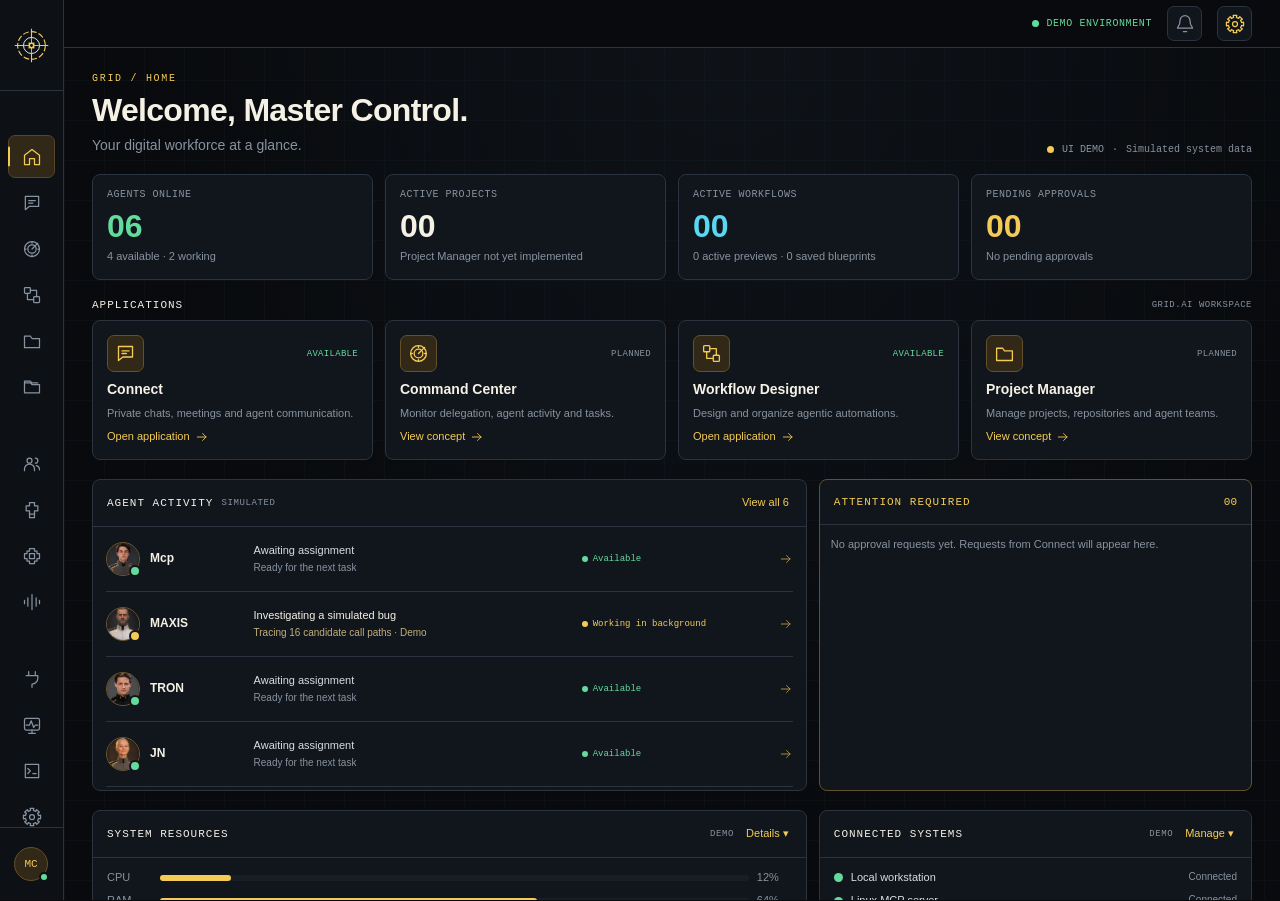
==== commit fc3c6e58: "Implement session-only Voice Studio with local Fish.Audio sample previews" ====
--- a/index.html
+++ b/index.html
@@ -10,12 +10,14 @@
 <link rel="stylesheet" href="./styles/index.css">
 <link rel="stylesheet" href="./styles/grid-shell.css">
 <link rel="stylesheet" href="./styles/settings.css">
+<link rel="stylesheet" href="./styles/voice-studio.css">
 <script src="./scripts/grid-settings.js" defer></script>
 <script src="./scripts/ui-sounds.js" defer></script>
 <script src="./scripts/grid-presence.js" defer></script>
 <script src="./scripts/index.js" defer></script>
 <script src="./scripts/embedded-connect.js" defer></script>
 <script src="./scripts/embedded-workflow-designer.js" defer></script>
+<script src="./scripts/voice-studio.js" defer></script>
 <script src="./scripts/grid-router.js" defer></script>
 </head>
 <body>
@@ -33,7 +35,7 @@
 <a class="nav-item" href="#agents" data-route="agents" aria-label="Agent Directory" title="Agent Directory"><svg viewBox="0 0 24 24" fill="none" stroke="currentColor" stroke-width="1.5" stroke-linecap="round" stroke-linejoin="round" aria-hidden="true"><circle cx="9" cy="8" r="3"/><path d="M3 20v-2a6 6 0 0 1 12 0v2M16 5a3 3 0 0 1 0 6M17 14a5 5 0 0 1 4 5"/></svg><span class="nav-label-text">Agent Directory</span><span class="nav-pending" title="Planned application" aria-hidden="true">·</span></a>
 <a class="nav-item" href="#skills" data-route="skills" aria-label="Skills Manager" title="Skills Manager"><svg viewBox="0 0 24 24" fill="none" stroke="currentColor" stroke-width="1.5" stroke-linecap="round" stroke-linejoin="round" aria-hidden="true"><path d="M9 3h6v4h4v6h-4v4H9v-4H5V7h4z M9 17v4h6v-4"/></svg><span class="nav-label-text">Skills Manager</span><span class="nav-pending" title="Planned application" aria-hidden="true">·</span></a>
 <a class="nav-item" href="#models" data-route="models" aria-label="Model Manager" title="Model Manager"><svg viewBox="0 0 24 24" fill="none" stroke="currentColor" stroke-width="1.5" stroke-linecap="round" stroke-linejoin="round" aria-hidden="true"><path d="M9 3h6v3h3v3h3v6h-3v3h-3v3H9v-3H6v-3H3V9h3V6h3z M9 9h6v6H9z"/></svg><span class="nav-label-text">Model Manager</span><span class="nav-pending" title="Planned application" aria-hidden="true">·</span></a>
-<a class="nav-item" href="#voice-studio" data-route="voice-studio" aria-label="Voice Studio" title="Voice Studio"><svg viewBox="0 0 24 24" fill="none" stroke="currentColor" stroke-width="1.5" stroke-linecap="round" stroke-linejoin="round" aria-hidden="true"><path d="M3 10v4 M7 7v10 M12 3v18 M17 7v10 M21 10v4"/></svg><span class="nav-label-text">Voice Studio</span><span class="nav-pending" title="Planned application" aria-hidden="true">·</span></a>
+<a class="nav-item" href="#voice-studio" data-route="voice-studio" aria-label="Voice Studio" title="Voice Studio"><svg viewBox="0 0 24 24" fill="none" stroke="currentColor" stroke-width="1.5" stroke-linecap="round" stroke-linejoin="round" aria-hidden="true"><path d="M3 10v4 M7 7v10 M12 3v18 M17 7v10 M21 10v4"/></svg><span class="nav-label-text">Voice Studio</span></a>
 <p class="eyebrow nav-group-heading">SYSTEM</p>
 <a class="nav-item" href="#integrations" data-route="integrations" aria-label="Integrations" title="Integrations"><svg viewBox="0 0 24 24" fill="none" stroke="currentColor" stroke-width="1.5" stroke-linecap="round" stroke-linejoin="round" aria-hidden="true"><path d="M8 3v5M16 3v5M5 8h14v3a7 7 0 0 1-7 7v4M12 18v4"/></svg><span class="nav-label-text">Integrations</span><span class="nav-pending" title="Planned application" aria-hidden="true">·</span></a>
 <a class="nav-item" href="#system-monitor" data-route="system-monitor" aria-label="System Monitor" title="System Monitor"><svg viewBox="0 0 24 24" fill="none" stroke="currentColor" stroke-width="1.5" stroke-linecap="round" stroke-linejoin="round" aria-hidden="true"><rect x="3" y="4" width="18" height="14" rx="2"/><path d="M8 22h8M12 18v4M5 12h4l2-5 3 8 2-3h3"/></svg><span class="nav-label-text">System Monitor</span><span class="nav-pending" title="Planned application" aria-hidden="true">·</span></a>
@@ -72,7 +74,30 @@
 </main></section>
 <section class="grid-page app-view" data-page="connect" aria-label="Connect" hidden><div class="grid-app-host" id="connectHost"></div></section>
 <section class="grid-page app-view" data-page="workflow-designer" aria-label="Workflow Designer" hidden><div class="grid-app-host" id="workflowHost"></div></section>
-<section class="grid-page settings-view" data-page="settings" aria-labelledby="settingsTitle" hidden><main class="settings-content"><header class="settings-heading"><div><p class="eyebrow gold">GRID.AI / CONTROL PANEL</p><h1 id="settingsTitle">Settings</h1><p class="muted">Manage global preferences and system configuration.</p></div><span class="demo-chip">UI DEMO · SESSION PREFERENCES</span></header><div class="settings-layout"><nav class="settings-nav" aria-label="Settings sections"><button type="button" data-settings-section="appearance">Appearance & accessibility</button><button type="button" data-settings-section="audio">Sound & audio</button><button type="button" data-settings-section="conversation">Conversation</button><button type="button" data-settings-section="notifications">Notifications</button><button type="button" data-settings-section="configuration">System configuration</button><button type="button" data-settings-section="privacy">Privacy & security</button><button type="button" data-settings-section="about">About & reset</button></nav><div class="settings-panels"><section id="settings-appearance" class="panel settings-panel"><header class="panel-header"><h2>APPEARANCE & ACCESSIBILITY</h2></header><div class="settings-row"><span><strong>Color scheme</strong><small>Established GRID.AI visual identity.</small></span><span class="settings-theme"><i></i><i></i> Obsidian / Gold</span></div><label class="settings-row"><span><strong>Interface animations</strong><small>Page transitions, panel motion and visual effects. OS reduced-motion preference takes priority.</small></span><input class="settings-switch" type="checkbox" data-setting="animations" role="switch"></label><label class="settings-row"><span><strong>Keep sidebar expanded</strong><small>Pin the desktop navigation rather than expanding on hover.</small></span><input class="settings-switch" type="checkbox" data-setting="pinnedSidebar" role="switch"></label></section><section id="settings-audio" class="panel settings-panel"><header class="panel-header"><h2>SOUND & AUDIO</h2></header><label class="settings-row"><span><strong>Interface sounds</strong><small>Play original GRID.AI cues across all workspaces.</small></span><input class="settings-switch" type="checkbox" data-setting="sounds" role="switch"></label><label class="settings-row settings-volume"><span><strong>Sound effects volume</strong><small>Chat, meeting and interface cues.</small></span><span><input type="range" data-setting="volume" min="0" max="100" aria-label="Sound effects volume"><output id="settingsVolumeLabel">67%</output></span></label><div class="settings-row"><span><strong>Sound preview</strong><small>Play a short notification tone.</small></span><button type="button" class="secondary-button" id="settingsSoundTest">Test sound</button></div><p id="settingsSoundFeedback" class="settings-feedback" role="status"></p><a class="settings-row settings-link" href="#voice-studio" data-route="voice-studio"><span><strong>Voice Studio</strong><small>Future per-agent voices and speech settings.</small></span><span class="gold" aria-hidden="true">→</span></a></section><section id="settings-conversation" class="panel settings-panel"><header class="panel-header"><h2>CONVERSATION</h2></header><label class="settings-row"><span><strong>Typewriter responses</strong><small>Animate agent messages in Connect.</small></span><input class="settings-switch" type="checkbox" data-setting="typewriter" role="switch"></label><div class="settings-row"><span><strong>Agent response engine</strong><small>Local rule-based replies and simulated workflow drafting.</small></span><span class="demo-chip">SIMULATED</span></div></section><section id="settings-notifications" class="panel settings-panel"><header class="panel-header"><h2>NOTIFICATIONS</h2></header><label class="settings-row"><span><strong>Random Mcp approvals</strong><small>Occasionally create simulated approval requests during the demo. One automatic request may be pending at a time.</small></span><input class="settings-switch" type="checkbox" data-setting="automaticApprovals" role="switch"></label><label class="settings-row"><span><strong>Notification banners</strong><small>Show temporary bottom-right alerts in every workspace.</small></span><input class="settings-switch" type="checkbox" data-setting="notificationBanners" role="switch"></label><label class="settings-row"><span><strong>Notification alert sound</strong><small>Play a short chime for new notifications when interface sounds are enabled.</small></span><input class="settings-switch" type="checkbox" data-setting="notificationSounds" role="switch"></label><div class="settings-row"><span><strong>Preview notification</strong><small>Send a sample banner and alert to test your preferences.</small></span><button type="button" class="secondary-button" id="settingsTestNotification">Test notification</button></div><label class="settings-row"><span><strong>Unread notification badge</strong><small>Show unread count on the global bell; notifications remain available.</small></span><input class="settings-switch" type="checkbox" data-setting="notificationBadge" role="switch"></label><div class="settings-row"><span><strong>Notification center</strong><small>Review demo approvals and system notices.</small></span><button type="button" class="secondary-button" id="settingsOpenNotifications">Open notifications</button></div></section><section id="settings-configuration" class="panel settings-panel"><header class="panel-header"><h2>SYSTEM CONFIGURATION</h2></header><a class="settings-row settings-link" href="#models" data-route="models"><span><strong>Model Manager</strong><small>Planned model selection and local runtime profiles.</small></span><span class="gold" aria-hidden="true">→</span></a><a class="settings-row settings-link" href="#agents" data-route="agents"><span><strong>Agent Directory</strong><small>Planned identities, assignments and permissions.</small></span><span class="gold" aria-hidden="true">→</span></a><a class="settings-row settings-link" href="#skills" data-route="skills"><span><strong>Skills Manager</strong><small>Planned skill catalog and grants.</small></span><span class="gold" aria-hidden="true">→</span></a><a class="settings-row settings-link" href="#integrations" data-route="integrations"><span><strong>Integrations</strong><small>Planned devices, accounts and MCP servers.</small></span><span class="gold" aria-hidden="true">→</span></a><a class="settings-row settings-link" href="#system-monitor" data-route="system-monitor"><span><strong>System Monitor</strong><small>Planned runtime health and diagnostics.</small></span><span class="gold" aria-hidden="true">→</span></a></section><section id="settings-privacy" class="panel settings-panel"><header class="panel-header"><h2>PRIVACY & SECURITY</h2></header><div class="settings-row"><span><strong>Approval policy</strong><small>Demo approvals do not authorize real host actions.</small></span><span class="settings-state">Human review · planned</span></div><div class="settings-row"><span><strong>Local data</strong><small>Preferences, conversations and blueprints exist in memory only and reset on refresh. No live host or account access.</small></span><span class="settings-state">Session only</span></div><a class="settings-row settings-link" href="#command-center" data-route="command-center"><span><strong>Task approvals & audit</strong><small>Planned operational review and activity.</small></span><span class="gold" aria-hidden="true">→</span></a></section><section id="settings-about" class="panel settings-panel"><header class="panel-header"><h2>ABOUT & RESET</h2></header><div class="settings-row"><span><strong>GRID.AI GUI Demo</strong><small>Static prototype; no external AI services.</small></span><span class="demo-chip">UI DEMO</span></div><div class="settings-row"><span><strong>Restore default preferences</strong><small>Resets settings only; preserves saved workflows, conversations and system inventory.</small></span><button type="button" class="secondary-button" id="settingsReset">Reset preferences</button></div><p id="settingsSaveFeedback" class="settings-feedback" role="status">Preferences reset when the page is refreshed.</p></section></div></div></main></section>
+<section class="grid-page voice-studio-view" data-page="voice-studio" aria-labelledby="voiceStudioTitle" hidden>
+<main class="voice-studio-content">
+  <header class="voice-studio-header"><div><p class="eyebrow gold">GRID.AI / AGENT CUSTOMIZATION</p><h1 id="voiceStudioTitle">Voice Studio</h1><p class="muted">Audition sample voices and customize an agent's voice for this demo session.</p></div><span class="voice-demo-label">DEMO ONLY</span></header>
+  <div class="voice-studio-grid">
+    <section class="panel voice-agent-panel" aria-labelledby="voiceAgentsTitle"><header class="panel-header"><h2 id="voiceAgentsTitle">01 / SELECT AGENT</h2><span class="demo-chip">6 AGENTS</span></header><div class="voice-agent-list" id="voiceAgentList"></div><p class="voice-panel-note">Assignments apply only inside Voice Studio. Refresh clears all changes.</p></section>
+    <section class="panel voice-catalog-panel" aria-labelledby="voiceCatalogTitle"><header class="panel-header"><h2 id="voiceCatalogTitle">02 / VOICE LIBRARY</h2><span class="demo-chip">9 SAMPLES</span></header><div class="voice-source"><span>Sample AI voices</span><a href="https://fish.audio/" target="_blank" rel="noopener noreferrer">Fish.Audio ↗</a></div><div class="voice-catalog" id="voiceCatalog"></div><p class="voice-panel-note">Pre-recorded MP3 clips from the repository. No live synthesis or API connection.</p></section>
+    <section class="panel voice-preview-panel" aria-labelledby="voicePreviewTitle"><header class="panel-header"><h2 id="voicePreviewTitle">03 / LIVE PREVIEW</h2><span class="voice-state" id="voicePlaybackStatus" role="status">READY</span></header>
+      <div class="voice-preview-main">
+        <div class="voice-preview-profile"><div id="voicePreviewPortrait" class="voice-avatar large"></div><div><p class="eyebrow gold" id="voicePreviewAgent">Mcp</p><h2 id="voicePreviewName">Agent</h2><p class="muted" id="voiceAssignmentLabel">No voice assigned</p></div></div>
+        <div class="voice-wave" id="voiceWave" aria-hidden="true"><i style="--wave-height:24%;--wave-delay:0s"></i><i style="--wave-height:45%;--wave-delay:-0.09s"></i><i style="--wave-height:66%;--wave-delay:-0.18s"></i><i style="--wave-height:34%;--wave-delay:-0.27s"></i><i style="--wave-height:82%;--wave-delay:-0.36s"></i><i style="--wave-height:52%;--wave-delay:-0.44999999999999996s"></i><i style="--wave-height:30%;--wave-delay:-0.54s"></i><i style="--wave-height:72%;--wave-delay:-0.63s"></i><i style="--wave-height:93%;--wave-delay:-0.72s"></i><i style="--wave-height:44%;--wave-delay:0s"></i><i style="--wave-height:59%;--wave-delay:-0.09s"></i><i style="--wave-height:28%;--wave-delay:-0.18s"></i><i style="--wave-height:24%;--wave-delay:-0.27s"></i><i style="--wave-height:45%;--wave-delay:-0.36s"></i><i style="--wave-height:66%;--wave-delay:-0.44999999999999996s"></i><i style="--wave-height:34%;--wave-delay:-0.54s"></i><i style="--wave-height:82%;--wave-delay:-0.63s"></i><i style="--wave-height:52%;--wave-delay:-0.72s"></i><i style="--wave-height:30%;--wave-delay:0s"></i><i style="--wave-height:72%;--wave-delay:-0.09s"></i><i style="--wave-height:93%;--wave-delay:-0.18s"></i><i style="--wave-height:44%;--wave-delay:-0.27s"></i><i style="--wave-height:59%;--wave-delay:-0.36s"></i><i style="--wave-height:28%;--wave-delay:-0.44999999999999996s"></i><i style="--wave-height:24%;--wave-delay:-0.54s"></i><i style="--wave-height:45%;--wave-delay:-0.63s"></i><i style="--wave-height:66%;--wave-delay:-0.72s"></i><i style="--wave-height:34%;--wave-delay:0s"></i><i style="--wave-height:82%;--wave-delay:-0.09s"></i><i style="--wave-height:52%;--wave-delay:-0.18s"></i><i style="--wave-height:30%;--wave-delay:-0.27s"></i><i style="--wave-height:72%;--wave-delay:-0.36s"></i><i style="--wave-height:93%;--wave-delay:-0.44999999999999996s"></i><i style="--wave-height:44%;--wave-delay:-0.54s"></i><i style="--wave-height:59%;--wave-delay:-0.63s"></i><i style="--wave-height:28%;--wave-delay:-0.72s"></i></div>
+        <div class="voice-transcript-preview"><div class="voice-transcript-heading"><span>SYNCHRONIZED SAMPLE TEXT</span><span id="voiceTranscriptProgress">0%</span></div><p id="voiceSpokenText" class="voice-spoken-text"></p><p id="voiceTranscriptEmpty" class="voice-empty-text">No verified transcript is included with this clip. Enter its spoken words below to enable synchronized typeout.</p></div>
+        <div class="voice-transport"><button class="primary-button voice-play" id="voicePlay" type="button">▶ Play sample</button><button class="secondary-button" id="voiceRestart" type="button" disabled>↺ Restart</button><div class="voice-time"><span id="voiceCurrentTime">0:00</span><span>/</span><span id="voiceDuration">—</span></div></div>
+        <input type="range" id="voiceSeek" min="0" max="1" value="0" step=".01" disabled aria-label="Seek through sample">
+        <label class="voice-volume"><span>Preview volume</span><input type="range" min="0" max="100" value="80" id="voiceVolume" aria-label="Voice preview volume"><output id="voiceVolumeLabel">80%</output></label>
+        <div class="voice-assign-row"><button type="button" class="primary-button" id="voiceAssign">Assign to Mcp</button><button type="button" class="secondary-button" id="voiceClear" disabled>Clear assignment</button></div>
+        <p class="voice-feedback" id="voiceFeedback" role="status">Select a voice and play its original sample before assigning.</p>
+        <audio id="voiceAudio" preload="metadata" hidden></audio>
+      </div>
+      <details class="voice-transcript-editor"><summary>Sample transcript <span class="demo-chip" id="voiceTranscriptState">NOT PROVIDED</span></summary><div><label for="voiceTranscriptInput">Exact spoken words in this recording</label><textarea id="voiceTranscriptInput" rows="4" maxlength="5000" placeholder="Paste the exact transcript of this sample…"></textarea><p class="muted">Text is revealed against the audio's current playback time. Timing is approximate across the clip, not word-aligned. Text stays in memory until refresh.</p><button type="button" class="secondary-button" id="voiceApplyAll">Use this transcript for all nine clips</button><small class="muted">Only use this option if every recording says the same words.</small></div></details>
+    </section>
+  </div>
+  <footer class="voice-studio-footer"><span>DEMO · LOCAL AUDIO PREVIEW</span><span>Sample AI voices generated using <a href="https://fish.audio/" target="_blank" rel="noopener noreferrer">Fish.Audio</a>. No voice assignments are used by Connect, meetings, or Workflow Designer yet.</span></footer>
+</main></section>
+<section class="grid-page settings-view" data-page="settings" aria-labelledby="settingsTitle" hidden><main class="settings-content"><header class="settings-heading"><div><p class="eyebrow gold">GRID.AI / CONTROL PANEL</p><h1 id="settingsTitle">Settings</h1><p class="muted">Manage global preferences and system configuration.</p></div><span class="demo-chip">UI DEMO · SESSION PREFERENCES</span></header><div class="settings-layout"><nav class="settings-nav" aria-label="Settings sections"><button type="button" data-settings-section="appearance">Appearance & accessibility</button><button type="button" data-settings-section="audio">Sound & audio</button><button type="button" data-settings-section="conversation">Conversation</button><button type="button" data-settings-section="notifications">Notifications</button><button type="button" data-settings-section="configuration">System configuration</button><button type="button" data-settings-section="privacy">Privacy & security</button><button type="button" data-settings-section="about">About & reset</button></nav><div class="settings-panels"><section id="settings-appearance" class="panel settings-panel"><header class="panel-header"><h2>APPEARANCE & ACCESSIBILITY</h2></header><div class="settings-row"><span><strong>Color scheme</strong><small>Established GRID.AI visual identity.</small></span><span class="settings-theme"><i></i><i></i> Obsidian / Gold</span></div><label class="settings-row"><span><strong>Interface animations</strong><small>Page transitions, panel motion and visual effects. OS reduced-motion preference takes priority.</small></span><input class="settings-switch" type="checkbox" data-setting="animations" role="switch"></label><label class="settings-row"><span><strong>Keep sidebar expanded</strong><small>Pin the desktop navigation rather than expanding on hover.</small></span><input class="settings-switch" type="checkbox" data-setting="pinnedSidebar" role="switch"></label></section><section id="settings-audio" class="panel settings-panel"><header class="panel-header"><h2>SOUND & AUDIO</h2></header><label class="settings-row"><span><strong>Interface sounds</strong><small>Play original GRID.AI cues across all workspaces.</small></span><input class="settings-switch" type="checkbox" data-setting="sounds" role="switch"></label><label class="settings-row settings-volume"><span><strong>Sound effects volume</strong><small>Chat, meeting and interface cues.</small></span><span><input type="range" data-setting="volume" min="0" max="100" aria-label="Sound effects volume"><output id="settingsVolumeLabel">67%</output></span></label><div class="settings-row"><span><strong>Sound preview</strong><small>Play a short notification tone.</small></span><button type="button" class="secondary-button" id="settingsSoundTest">Test sound</button></div><p id="settingsSoundFeedback" class="settings-feedback" role="status"></p><a class="settings-row settings-link" href="#voice-studio" data-route="voice-studio"><span><strong>Voice Studio</strong><small>Preview Fish.Audio samples and assign demo agent voices.</small></span><span class="gold" aria-hidden="true">→</span></a></section><section id="settings-conversation" class="panel settings-panel"><header class="panel-header"><h2>CONVERSATION</h2></header><label class="settings-row"><span><strong>Typewriter responses</strong><small>Animate agent messages in Connect.</small></span><input class="settings-switch" type="checkbox" data-setting="typewriter" role="switch"></label><div class="settings-row"><span><strong>Agent response engine</strong><small>Local rule-based replies and simulated workflow drafting.</small></span><span class="demo-chip">SIMULATED</span></div></section><section id="settings-notifications" class="panel settings-panel"><header class="panel-header"><h2>NOTIFICATIONS</h2></header><label class="settings-row"><span><strong>Random Mcp approvals</strong><small>Occasionally create simulated approval requests during the demo. One automatic request may be pending at a time.</small></span><input class="settings-switch" type="checkbox" data-setting="automaticApprovals" role="switch"></label><label class="settings-row"><span><strong>Notification banners</strong><small>Show temporary bottom-right alerts in every workspace.</small></span><input class="settings-switch" type="checkbox" data-setting="notificationBanners" role="switch"></label><label class="settings-row"><span><strong>Notification alert sound</strong><small>Play a short chime for new notifications when interface sounds are enabled.</small></span><input class="settings-switch" type="checkbox" data-setting="notificationSounds" role="switch"></label><div class="settings-row"><span><strong>Preview notification</strong><small>Send a sample banner and alert to test your preferences.</small></span><button type="button" class="secondary-button" id="settingsTestNotification">Test notification</button></div><label class="settings-row"><span><strong>Unread notification badge</strong><small>Show unread count on the global bell; notifications remain available.</small></span><input class="settings-switch" type="checkbox" data-setting="notificationBadge" role="switch"></label><div class="settings-row"><span><strong>Notification center</strong><small>Review demo approvals and system notices.</small></span><button type="button" class="secondary-button" id="settingsOpenNotifications">Open notifications</button></div></section><section id="settings-configuration" class="panel settings-panel"><header class="panel-header"><h2>SYSTEM CONFIGURATION</h2></header><a class="settings-row settings-link" href="#models" data-route="models"><span><strong>Model Manager</strong><small>Planned model selection and local runtime profiles.</small></span><span class="gold" aria-hidden="true">→</span></a><a class="settings-row settings-link" href="#agents" data-route="agents"><span><strong>Agent Directory</strong><small>Planned identities, assignments and permissions.</small></span><span class="gold" aria-hidden="true">→</span></a><a class="settings-row settings-link" href="#skills" data-route="skills"><span><strong>Skills Manager</strong><small>Planned skill catalog and grants.</small></span><span class="gold" aria-hidden="true">→</span></a><a class="settings-row settings-link" href="#integrations" data-route="integrations"><span><strong>Integrations</strong><small>Planned devices, accounts and MCP servers.</small></span><span class="gold" aria-hidden="true">→</span></a><a class="settings-row settings-link" href="#system-monitor" data-route="system-monitor"><span><strong>System Monitor</strong><small>Planned runtime health and diagnostics.</small></span><span class="gold" aria-hidden="true">→</span></a></section><section id="settings-privacy" class="panel settings-panel"><header class="panel-header"><h2>PRIVACY & SECURITY</h2></header><div class="settings-row"><span><strong>Approval policy</strong><small>Demo approvals do not authorize real host actions.</small></span><span class="settings-state">Human review · planned</span></div><div class="settings-row"><span><strong>Local data</strong><small>Preferences, conversations and blueprints exist in memory only and reset on refresh. No live host or account access.</small></span><span class="settings-state">Session only</span></div><a class="settings-row settings-link" href="#command-center" data-route="command-center"><span><strong>Task approvals & audit</strong><small>Planned operational review and activity.</small></span><span class="gold" aria-hidden="true">→</span></a></section><section id="settings-about" class="panel settings-panel"><header class="panel-header"><h2>ABOUT & RESET</h2></header><div class="settings-row"><span><strong>GRID.AI GUI Demo</strong><small>Static prototype; no external AI services.</small></span><span class="demo-chip">UI DEMO</span></div><div class="settings-row"><span><strong>Restore default preferences</strong><small>Resets settings only; preserves saved workflows, conversations and system inventory.</small></span><button type="button" class="secondary-button" id="settingsReset">Reset preferences</button></div><p id="settingsSaveFeedback" class="settings-feedback" role="status">Preferences reset when the page is refreshed.</p></section></div></div></main></section>
 <section class="grid-page planned-view" data-page="planned" aria-label="Planned application" hidden><div class="planned-content"><div class="planned-icon" aria-hidden="true">◇</div><p class="eyebrow gold">GRID.AI / PLANNED WORKSPACE</p><h1 id="plannedTitle"></h1><p id="plannedDescription"></p><a class="primary-button" href="#home" data-route="home">Return Home</a></div></section>
 </div></div></div>
 <dialog id="homeDialog" aria-labelledby="dialogTitle"><form method="dialog" class="dialog-content"><header><p class="eyebrow gold" id="dialogEyebrow">GRID.AI / PREVIEW</p><button class="icon-button dialog-close" value="close" aria-label="Close dialog">×</button></header><h2 id="dialogTitle"></h2><p id="dialogDescription"></p><div id="dialogApproval" hidden><label for="decisionComment">Decision comment (optional)</label><textarea id="decisionComment" maxlength="500" rows="3" placeholder="Add a note for this demo decision"></textarea></div><div class="dialog-actions"><button class="secondary-button" value="close">Close</button><button class="secondary-button" id="rejectApproval" type="button" hidden>Reject in demo</button><button class="primary-button" id="approveApproval" type="button" hidden>Approve in demo</button></div></form></dialog>
--- a/styles/index.css
+++ b/styles/index.css
@@ -163,3 +163,19 @@
 
 /* Global in-app desktop-style notification banners. */
 .notification-banners{position:fixed;right:20px;bottom:20px;z-index:80;width:min(360px,calc(100vw - 32px));display:flex;flex-direction:column;gap:9px;pointer-events:none}.notification-banner{pointer-events:auto;background:var(--surface);border:1px solid #63512b;border-left:3px solid var(--gold);border-radius:9px;box-shadow:0 8px 30px #000a;overflow:hidden;animation:banner-in .28s cubic-bezier(.22,.72,.25,1) both}.banner-top{display:flex;align-items:center;gap:8px;padding:9px 10px 4px;color:var(--muted);font:10px var(--mono);letter-spacing:.5px}.banner-top>span:nth-child(2){flex:1;min-width:0}.banner-icon{display:grid;place-items:center;color:var(--gold);width:24px;height:24px;background:var(--gold-bg);border-radius:5px;flex-shrink:0}.banner-icon svg{width:15px;height:15px}.banner-close{display:grid;place-items:center;width:26px;height:26px;border:0;border-radius:5px;background:transparent;color:var(--muted);font-size:20px;line-height:1}.banner-close:hover{background:var(--hover);color:var(--ivory)}.banner-body{display:grid;gap:5px;text-align:left;width:100%;padding:5px 13px 12px;background:transparent;border:0;color:var(--text)}.banner-body:hover{background:var(--surface2)}.banner-body strong{font-size:13px;color:var(--ivory);overflow-wrap:anywhere}.banner-body>span{font-size:12px;line-height:1.4;overflow-wrap:anywhere;display:-webkit-box;-webkit-line-clamp:4;-webkit-box-orient:vertical;overflow:hidden}.banner-body small{font-size:10px;color:var(--gold);margin-top:3px}.notification-announcer{position:absolute;width:1px;height:1px;overflow:hidden;clip-path:inset(50%);white-space:nowrap}@keyframes banner-in{from{opacity:0;transform:translate(20px,5px)}to{opacity:1;transform:none}}@media(max-width:520px){.notification-banners{right:12px;bottom:12px;width:calc(100vw - 24px)}}
+
+/* Approval hold is a distinct status, not background work. */
+.agent-row[data-activity="hold"] .presence,.agent-row[data-activity="hold"] .agent-status{color:#f07878}
+.agent-row[data-activity="hold"] .task-detail{color:#f07878}
+.notification-banner.approval-pending{border-color:#784649;border-left-color:#f07878}
+.notification-banner.approval-pending .banner-icon{color:#f07878;background:#352022}
+.notification-banner.approval-pending .banner-body small{color:#f07878}
+.notification-entry.approval-pending{border:1px solid #784649;border-radius:7px;background:var(--surface2);overflow:hidden}
+.notification-entry.approval-pending .notification-item{border:0;border-radius:0}
+.notification-approval-actions{display:flex;flex-wrap:wrap;gap:6px;padding:0 10px 10px;align-items:center}
+.notification-decision{border:1px solid var(--line);border-radius:5px;font:600 11px 'Segoe UI',sans-serif;padding:6px 8px;background:var(--surface);color:var(--ivory);white-space:nowrap}
+.notification-decision.approved{color:#63db9c;border-color:#426e52;background:#182b21}
+.notification-decision.rejected{color:#f07878;border-color:#784649;background:#352022}
+.notification-decision.open-conversation{color:var(--gold);flex:1;min-width:max-content}
+.notification-decision:hover{filter:brightness(1.25)}
+.notification-decision:focus-visible{outline:2px solid var(--gold);outline-offset:2px}
--- a/styles/voice-studio.css
+++ b/styles/voice-studio.css
@@ -0,0 +1,43 @@
+/* Voice Studio — native GRID.AI workspace, scoped styles. */
+.voice-studio-content{max-width:1450px;margin:0 auto;padding:22px 24px 26px}
+.voice-studio-header{display:flex;align-items:flex-start;justify-content:space-between;gap:16px;margin-bottom:18px}
+.voice-studio-header h1{font-size:30px;color:var(--ivory);margin:4px 0}.voice-studio-header p{margin:4px 0;line-height:1.5}
+.voice-demo-label{font:10px var(--mono);color:var(--gold);background:var(--gold-bg);border:1px solid #63512b;border-radius:5px;padding:6px 8px;white-space:nowrap}
+.voice-studio-grid{display:grid;grid-template-columns:minmax(190px,.8fr) minmax(190px,.83fr) minmax(300px,1.5fr);gap:12px;align-items:start}
+.voice-agent-list,.voice-catalog{display:grid;gap:5px;padding:10px}
+.voice-agent,.voice-sample{display:flex;align-items:center;text-align:left;gap:9px;width:100%;min-width:0;padding:9px 8px;border:1px solid transparent;border-radius:6px;background:var(--surface2);color:var(--text)}
+.voice-agent:hover,.voice-sample:hover{border-color:var(--gold-dim)}.voice-agent.selected,.voice-sample.selected{background:var(--gold-bg);border-color:#63512b}
+.voice-avatar{position:relative;display:grid;place-items:center;flex:0 0 35px;width:35px;height:35px;border-radius:50%;background:#25251f;border:1px solid #63512b;color:var(--gold);font:12px var(--mono);overflow:hidden}
+.voice-avatar img{position:absolute;inset:0;width:100%;height:100%;object-fit:cover;object-position:center 25%}
+.voice-avatar.large{width:61px;height:61px;flex:0 0 61px;font-size:19px}.voice-preview-profile>#voicePreviewPortrait{border:0;background:transparent;overflow:visible;display:block}
+.voice-agent-copy,.voice-sample-copy{flex:1;min-width:0}.voice-agent-copy strong,.voice-sample-copy strong{display:block;font-size:12px;color:var(--ivory);overflow-wrap:anywhere}.voice-agent-copy small,.voice-sample-copy small{display:block;color:var(--muted);font-size:10px;margin-top:3px}
+.voice-agent-assignment{font:9px var(--mono);color:var(--gold);max-width:75px;text-align:right;overflow-wrap:anywhere}
+.voice-sample-icon{display:grid;place-items:center;width:28px;height:28px;border:1px solid #63512b;border-radius:5px;color:var(--gold);background:var(--gold-bg);flex:0 0 28px}
+.voice-sample-tag{font:9px var(--mono);color:var(--gold);letter-spacing:.2px}.voice-source{display:flex;align-items:center;justify-content:space-between;font-size:10px;color:var(--muted);padding:10px 10px 0}.voice-source a,.voice-studio-footer a{color:var(--gold)}
+.voice-panel-note{font-size:10px;line-height:1.5;color:var(--muted);margin:4px 12px 12px}
+.voice-preview-main{padding:15px;display:grid;gap:12px}
+.voice-preview-profile{display:flex;gap:12px;align-items:center}.voice-preview-profile h2{font-size:22px;margin:3px 0;color:var(--ivory)}.voice-preview-profile p{margin:2px 0;font-size:11px}
+.voice-state{font:10px var(--mono);color:var(--gold)}
+.voice-wave{height:64px;display:flex;align-items:center;justify-content:center;gap:3px;background:radial-gradient(ellipse,#31281866,transparent 70%);border:1px solid var(--line);border-radius:7px;padding:8px}
+.voice-wave i{display:block;width:3px;flex:1;max-width:5px;height:var(--wave-height);border-radius:4px;background:var(--gold-dim);opacity:.4;transform:scaleY(.36)}
+.voice-wave.playing i{background:var(--gold);opacity:.85;animation:voice-wave-pulse .6s ease-in-out infinite alternate;animation-delay:var(--wave-delay)}
+@keyframes voice-wave-pulse{from{transform:scaleY(.28)}to{transform:scaleY(1)}}
+.voice-transcript-preview{border:1px solid var(--line);background:#0d1319;border-radius:7px;padding:11px;min-height:118px;max-height:235px;overflow:auto}
+.voice-transcript-heading{display:flex;justify-content:space-between;font:9px var(--mono);letter-spacing:.5px;color:var(--gold);gap:5px}
+.voice-spoken-text{white-space:pre-wrap;overflow-wrap:anywhere;font-size:15px;line-height:1.55;color:var(--ivory);margin:12px 0 0}
+.voice-empty-text{color:var(--muted);font-size:12px;line-height:1.55;margin:12px 0 0}
+.voice-transport{display:flex;align-items:center;gap:7px;flex-wrap:wrap}.voice-transport button,.voice-assign-row button{font-size:12px}
+.voice-time{margin-left:auto;color:var(--muted);font:10px var(--mono);display:flex;gap:5px}
+.voice-studio-view input[type=range]{accent-color:var(--gold);width:100%;min-width:0}
+.voice-volume{display:grid;grid-template-columns:auto minmax(0,1fr) 35px;gap:10px;align-items:center;color:var(--muted);font-size:11px}.voice-volume output{color:var(--gold);font:10px var(--mono)}
+.voice-assign-row{display:flex;gap:7px;flex-wrap:wrap;border-top:1px solid var(--line);padding-top:12px}.voice-assign-row .primary-button{flex:1}
+.voice-studio-view button:disabled{opacity:.48;cursor:default}.voice-feedback{font-size:11px;color:var(--muted);line-height:1.45;margin:0}
+.voice-transcript-editor{border-top:1px solid var(--line);padding:12px 15px;color:var(--text)}
+.voice-transcript-editor summary{cursor:pointer;font-size:12px;font-weight:600;display:flex;align-items:center;justify-content:space-between;gap:8px}
+.voice-transcript-editor>div{display:grid;gap:8px;padding-top:12px;font-size:11px}
+.voice-transcript-editor textarea{resize:vertical;width:100%;border:1px solid var(--line);border-radius:6px;padding:8px;background:#0d1319;color:var(--text);font:12px var(--font)}
+.voice-transcript-editor p{margin:0;line-height:1.4}.voice-transcript-editor button{justify-self:start;font-size:11px}
+.voice-studio-footer{display:flex;justify-content:space-between;gap:14px;margin-top:16px;color:var(--muted);font-size:10px;line-height:1.4}.voice-studio-footer>span:first-child{font:9px var(--mono);white-space:nowrap}
+@media(max-width:1050px){.voice-studio-grid{grid-template-columns:minmax(0,1fr) minmax(0,1fr)}.voice-preview-panel{grid-column:1/-1}}
+@media(max-width:600px){.voice-studio-content{padding:14px}.voice-studio-grid{grid-template-columns:1fr}.voice-studio-header,.voice-studio-footer{flex-wrap:wrap}.voice-preview-panel{grid-column:auto}}
+@media(prefers-reduced-motion:reduce){.voice-wave.playing i{animation:none;transform:scaleY(.7)}}
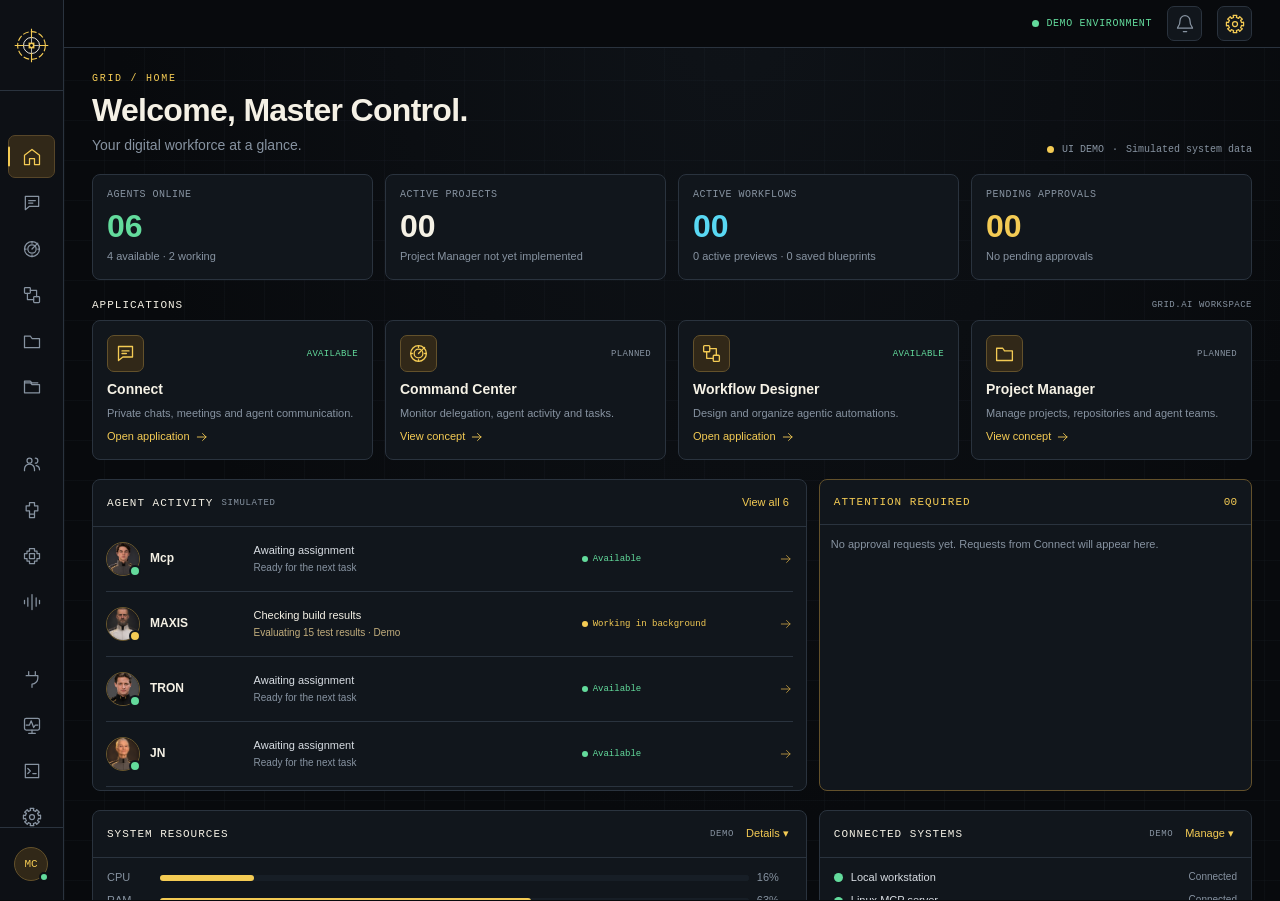
==== commit 32f6a30f: "Set default demo agent voices and leave Mcp unassigned" ====
--- a/index.html
+++ b/index.html
@@ -82,13 +82,13 @@
     <section class="panel voice-catalog-panel" aria-labelledby="voiceCatalogTitle"><header class="panel-header"><h2 id="voiceCatalogTitle">02 / VOICE LIBRARY</h2><span class="demo-chip">9 SAMPLES</span></header><div class="voice-source"><span>Sample AI voices</span><a href="https://fish.audio/" target="_blank" rel="noopener noreferrer">Fish.Audio ↗</a></div><div class="voice-catalog" id="voiceCatalog"></div><p class="voice-panel-note">Pre-recorded MP3 clips from the repository. No live synthesis or API connection.</p></section>
     <section class="panel voice-preview-panel" aria-labelledby="voicePreviewTitle"><header class="panel-header"><h2 id="voicePreviewTitle">03 / LIVE PREVIEW</h2><span class="voice-state" id="voicePlaybackStatus" role="status">READY</span></header>
       <div class="voice-preview-main">
-        <div class="voice-preview-profile"><div id="voicePreviewPortrait" class="voice-avatar large"></div><div><p class="eyebrow gold" id="voicePreviewAgent">Mcp</p><h2 id="voicePreviewName">Agent</h2><p class="muted" id="voiceAssignmentLabel">No voice assigned</p></div></div>
+        <div class="voice-preview-profile"><div id="voicePreviewPortrait" class="voice-avatar large"></div><div><p class="eyebrow gold" id="voicePreviewAgent">Mcp</p><h2 id="voicePreviewName">Select a voice</h2><p class="muted" id="voiceAssignmentLabel">No voice assigned</p></div></div>
         <div class="voice-wave" id="voiceWave" aria-hidden="true"><i style="--wave-height:24%;--wave-delay:0s"></i><i style="--wave-height:45%;--wave-delay:-0.09s"></i><i style="--wave-height:66%;--wave-delay:-0.18s"></i><i style="--wave-height:34%;--wave-delay:-0.27s"></i><i style="--wave-height:82%;--wave-delay:-0.36s"></i><i style="--wave-height:52%;--wave-delay:-0.44999999999999996s"></i><i style="--wave-height:30%;--wave-delay:-0.54s"></i><i style="--wave-height:72%;--wave-delay:-0.63s"></i><i style="--wave-height:93%;--wave-delay:-0.72s"></i><i style="--wave-height:44%;--wave-delay:0s"></i><i style="--wave-height:59%;--wave-delay:-0.09s"></i><i style="--wave-height:28%;--wave-delay:-0.18s"></i><i style="--wave-height:24%;--wave-delay:-0.27s"></i><i style="--wave-height:45%;--wave-delay:-0.36s"></i><i style="--wave-height:66%;--wave-delay:-0.44999999999999996s"></i><i style="--wave-height:34%;--wave-delay:-0.54s"></i><i style="--wave-height:82%;--wave-delay:-0.63s"></i><i style="--wave-height:52%;--wave-delay:-0.72s"></i><i style="--wave-height:30%;--wave-delay:0s"></i><i style="--wave-height:72%;--wave-delay:-0.09s"></i><i style="--wave-height:93%;--wave-delay:-0.18s"></i><i style="--wave-height:44%;--wave-delay:-0.27s"></i><i style="--wave-height:59%;--wave-delay:-0.36s"></i><i style="--wave-height:28%;--wave-delay:-0.44999999999999996s"></i><i style="--wave-height:24%;--wave-delay:-0.54s"></i><i style="--wave-height:45%;--wave-delay:-0.63s"></i><i style="--wave-height:66%;--wave-delay:-0.72s"></i><i style="--wave-height:34%;--wave-delay:0s"></i><i style="--wave-height:82%;--wave-delay:-0.09s"></i><i style="--wave-height:52%;--wave-delay:-0.18s"></i><i style="--wave-height:30%;--wave-delay:-0.27s"></i><i style="--wave-height:72%;--wave-delay:-0.36s"></i><i style="--wave-height:93%;--wave-delay:-0.44999999999999996s"></i><i style="--wave-height:44%;--wave-delay:-0.54s"></i><i style="--wave-height:59%;--wave-delay:-0.63s"></i><i style="--wave-height:28%;--wave-delay:-0.72s"></i></div>
         <div class="voice-transcript-preview"><div class="voice-transcript-heading"><span>SYNCHRONIZED SAMPLE TEXT</span><span id="voiceTranscriptProgress">0%</span></div><p id="voiceSpokenText" class="voice-spoken-text"></p><p id="voiceTranscriptEmpty" class="voice-empty-text">No verified transcript is included with this clip. Enter its spoken words below to enable synchronized typeout.</p></div>
-        <div class="voice-transport"><button class="primary-button voice-play" id="voicePlay" type="button">▶ Play sample</button><button class="secondary-button" id="voiceRestart" type="button" disabled>↺ Restart</button><div class="voice-time"><span id="voiceCurrentTime">0:00</span><span>/</span><span id="voiceDuration">—</span></div></div>
+        <div class="voice-transport"><button class="primary-button voice-play" id="voicePlay" type="button" disabled>▶ Play sample</button><button class="secondary-button" id="voiceRestart" type="button" disabled>↺ Restart</button><div class="voice-time"><span id="voiceCurrentTime">0:00</span><span>/</span><span id="voiceDuration">—</span></div></div>
         <input type="range" id="voiceSeek" min="0" max="1" value="0" step=".01" disabled aria-label="Seek through sample">
         <label class="voice-volume"><span>Preview volume</span><input type="range" min="0" max="100" value="80" id="voiceVolume" aria-label="Voice preview volume"><output id="voiceVolumeLabel">80%</output></label>
-        <div class="voice-assign-row"><button type="button" class="primary-button" id="voiceAssign">Assign to Mcp</button><button type="button" class="secondary-button" id="voiceClear" disabled>Clear assignment</button></div>
+        <div class="voice-assign-row"><button type="button" class="primary-button" id="voiceAssign" disabled>Assign to Mcp</button><button type="button" class="secondary-button" id="voiceClear" disabled>Clear assignment</button></div>
         <p class="voice-feedback" id="voiceFeedback" role="status">Select a voice and play its original sample before assigning.</p>
         <audio id="voiceAudio" preload="metadata" hidden></audio>
       </div>
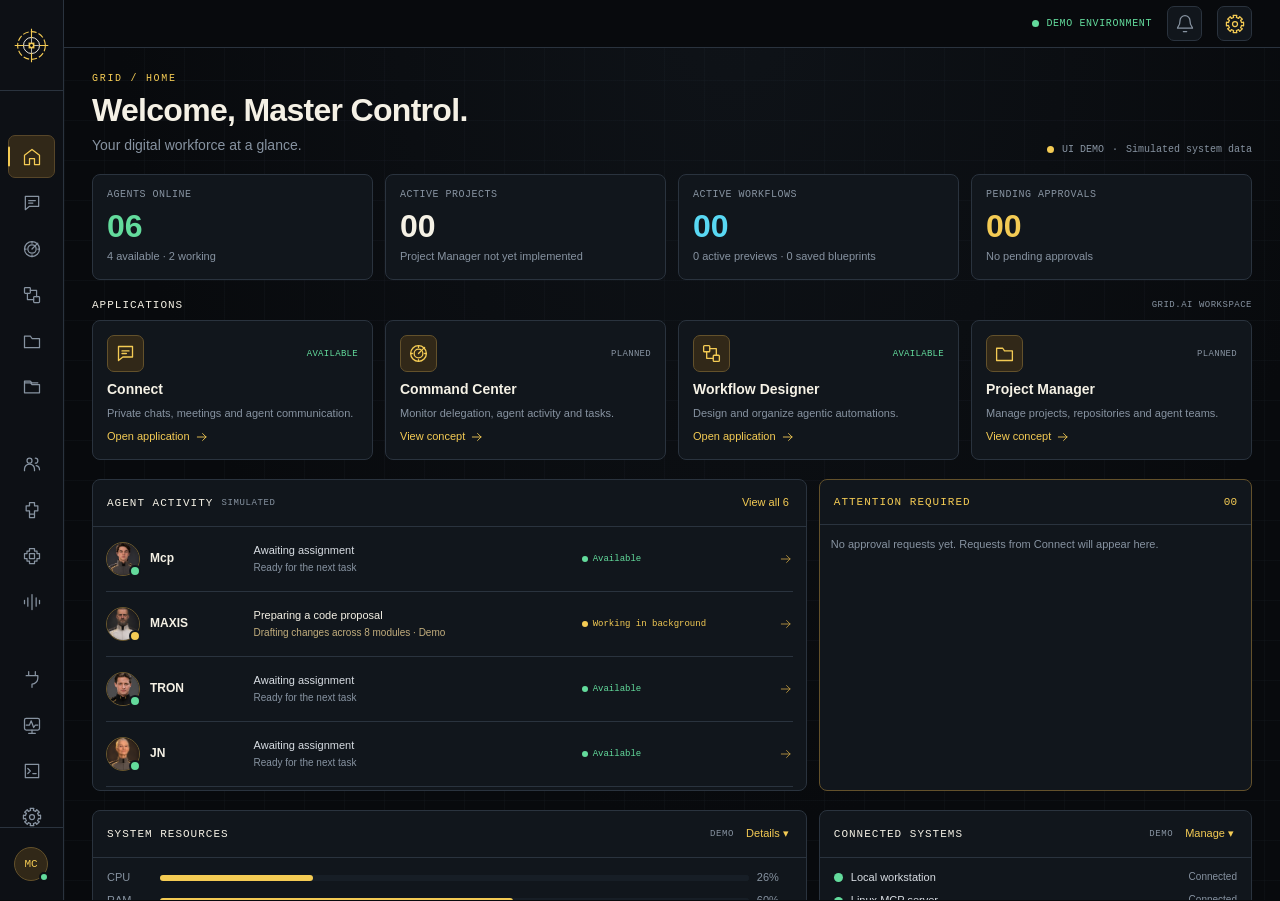
==== commit 63f4361d: "Remove Voice Studio introductory header" ====
--- a/index.html
+++ b/index.html
@@ -74,9 +74,8 @@
 </main></section>
 <section class="grid-page app-view" data-page="connect" aria-label="Connect" hidden><div class="grid-app-host" id="connectHost"></div></section>
 <section class="grid-page app-view" data-page="workflow-designer" aria-label="Workflow Designer" hidden><div class="grid-app-host" id="workflowHost"></div></section>
-<section class="grid-page voice-studio-view" data-page="voice-studio" aria-labelledby="voiceStudioTitle" hidden>
+<section class="grid-page voice-studio-view" data-page="voice-studio" aria-label="Voice Studio" hidden>
 <main class="voice-studio-content">
-  <header class="voice-studio-header"><div><p class="eyebrow gold">GRID.AI / AGENT CUSTOMIZATION</p><h1 id="voiceStudioTitle">Voice Studio</h1><p class="muted">Audition sample voices and customize an agent's voice for this demo session.</p></div><span class="voice-demo-label">DEMO ONLY</span></header>
   <div class="voice-studio-grid">
     <section class="panel voice-agent-panel" aria-labelledby="voiceAgentsTitle"><header class="panel-header"><h2 id="voiceAgentsTitle">01 / SELECT AGENT</h2><span class="demo-chip">6 AGENTS</span></header><div class="voice-agent-list" id="voiceAgentList"></div><p class="voice-panel-note">Assignments apply only inside Voice Studio. Refresh clears all changes.</p></section>
     <section class="panel voice-catalog-panel" aria-labelledby="voiceCatalogTitle"><header class="panel-header"><h2 id="voiceCatalogTitle">02 / VOICE LIBRARY</h2><span class="demo-chip">9 SAMPLES</span></header><div class="voice-source"><span>Sample AI voices</span><a href="https://fish.audio/" target="_blank" rel="noopener noreferrer">Fish.Audio ↗</a></div><div class="voice-catalog" id="voiceCatalog"></div><p class="voice-panel-note">Pre-recorded MP3 clips from the repository. No live synthesis or API connection.</p></section>
@@ -95,7 +94,7 @@
       <details class="voice-transcript-editor"><summary>Sample transcript <span class="demo-chip" id="voiceTranscriptState">NOT PROVIDED</span></summary><div><label for="voiceTranscriptInput">Exact spoken words in this recording</label><textarea id="voiceTranscriptInput" rows="4" maxlength="5000" placeholder="Paste the exact transcript of this sample…"></textarea><p class="muted">Text is revealed against the audio's current playback time. Timing is approximate across the clip, not word-aligned. Text stays in memory until refresh.</p><button type="button" class="secondary-button" id="voiceApplyAll">Use this transcript for all nine clips</button><small class="muted">Only use this option if every recording says the same words.</small></div></details>
     </section>
   </div>
-  <footer class="voice-studio-footer"><span>DEMO · LOCAL AUDIO PREVIEW</span><span>Sample AI voices generated using <a href="https://fish.audio/" target="_blank" rel="noopener noreferrer">Fish.Audio</a>. No voice assignments are used by Connect, meetings, or Workflow Designer yet.</span></footer>
+  <footer class="voice-studio-footer"><span>DEMO ONLY · LOCAL AUDIO PREVIEW</span><span>Sample AI voices generated using <a href="https://fish.audio/" target="_blank" rel="noopener noreferrer">Fish.Audio</a>. No voice assignments are used by Connect, meetings, or Workflow Designer yet.</span></footer>
 </main></section>
 <section class="grid-page settings-view" data-page="settings" aria-labelledby="settingsTitle" hidden><main class="settings-content"><header class="settings-heading"><div><p class="eyebrow gold">GRID.AI / CONTROL PANEL</p><h1 id="settingsTitle">Settings</h1><p class="muted">Manage global preferences and system configuration.</p></div><span class="demo-chip">UI DEMO · SESSION PREFERENCES</span></header><div class="settings-layout"><nav class="settings-nav" aria-label="Settings sections"><button type="button" data-settings-section="appearance">Appearance & accessibility</button><button type="button" data-settings-section="audio">Sound & audio</button><button type="button" data-settings-section="conversation">Conversation</button><button type="button" data-settings-section="notifications">Notifications</button><button type="button" data-settings-section="configuration">System configuration</button><button type="button" data-settings-section="privacy">Privacy & security</button><button type="button" data-settings-section="about">About & reset</button></nav><div class="settings-panels"><section id="settings-appearance" class="panel settings-panel"><header class="panel-header"><h2>APPEARANCE & ACCESSIBILITY</h2></header><div class="settings-row"><span><strong>Color scheme</strong><small>Established GRID.AI visual identity.</small></span><span class="settings-theme"><i></i><i></i> Obsidian / Gold</span></div><label class="settings-row"><span><strong>Interface animations</strong><small>Page transitions, panel motion and visual effects. OS reduced-motion preference takes priority.</small></span><input class="settings-switch" type="checkbox" data-setting="animations" role="switch"></label><label class="settings-row"><span><strong>Keep sidebar expanded</strong><small>Pin the desktop navigation rather than expanding on hover.</small></span><input class="settings-switch" type="checkbox" data-setting="pinnedSidebar" role="switch"></label></section><section id="settings-audio" class="panel settings-panel"><header class="panel-header"><h2>SOUND & AUDIO</h2></header><label class="settings-row"><span><strong>Interface sounds</strong><small>Play original GRID.AI cues across all workspaces.</small></span><input class="settings-switch" type="checkbox" data-setting="sounds" role="switch"></label><label class="settings-row settings-volume"><span><strong>Sound effects volume</strong><small>Chat, meeting and interface cues.</small></span><span><input type="range" data-setting="volume" min="0" max="100" aria-label="Sound effects volume"><output id="settingsVolumeLabel">67%</output></span></label><div class="settings-row"><span><strong>Sound preview</strong><small>Play a short notification tone.</small></span><button type="button" class="secondary-button" id="settingsSoundTest">Test sound</button></div><p id="settingsSoundFeedback" class="settings-feedback" role="status"></p><a class="settings-row settings-link" href="#voice-studio" data-route="voice-studio"><span><strong>Voice Studio</strong><small>Preview Fish.Audio samples and assign demo agent voices.</small></span><span class="gold" aria-hidden="true">→</span></a></section><section id="settings-conversation" class="panel settings-panel"><header class="panel-header"><h2>CONVERSATION</h2></header><label class="settings-row"><span><strong>Typewriter responses</strong><small>Animate agent messages in Connect.</small></span><input class="settings-switch" type="checkbox" data-setting="typewriter" role="switch"></label><div class="settings-row"><span><strong>Agent response engine</strong><small>Local rule-based replies and simulated workflow drafting.</small></span><span class="demo-chip">SIMULATED</span></div></section><section id="settings-notifications" class="panel settings-panel"><header class="panel-header"><h2>NOTIFICATIONS</h2></header><label class="settings-row"><span><strong>Random Mcp approvals</strong><small>Occasionally create simulated approval requests during the demo. One automatic request may be pending at a time.</small></span><input class="settings-switch" type="checkbox" data-setting="automaticApprovals" role="switch"></label><label class="settings-row"><span><strong>Notification banners</strong><small>Show temporary bottom-right alerts in every workspace.</small></span><input class="settings-switch" type="checkbox" data-setting="notificationBanners" role="switch"></label><label class="settings-row"><span><strong>Notification alert sound</strong><small>Play a short chime for new notifications when interface sounds are enabled.</small></span><input class="settings-switch" type="checkbox" data-setting="notificationSounds" role="switch"></label><div class="settings-row"><span><strong>Preview notification</strong><small>Send a sample banner and alert to test your preferences.</small></span><button type="button" class="secondary-button" id="settingsTestNotification">Test notification</button></div><label class="settings-row"><span><strong>Unread notification badge</strong><small>Show unread count on the global bell; notifications remain available.</small></span><input class="settings-switch" type="checkbox" data-setting="notificationBadge" role="switch"></label><div class="settings-row"><span><strong>Notification center</strong><small>Review demo approvals and system notices.</small></span><button type="button" class="secondary-button" id="settingsOpenNotifications">Open notifications</button></div></section><section id="settings-configuration" class="panel settings-panel"><header class="panel-header"><h2>SYSTEM CONFIGURATION</h2></header><a class="settings-row settings-link" href="#models" data-route="models"><span><strong>Model Manager</strong><small>Planned model selection and local runtime profiles.</small></span><span class="gold" aria-hidden="true">→</span></a><a class="settings-row settings-link" href="#agents" data-route="agents"><span><strong>Agent Directory</strong><small>Planned identities, assignments and permissions.</small></span><span class="gold" aria-hidden="true">→</span></a><a class="settings-row settings-link" href="#skills" data-route="skills"><span><strong>Skills Manager</strong><small>Planned skill catalog and grants.</small></span><span class="gold" aria-hidden="true">→</span></a><a class="settings-row settings-link" href="#integrations" data-route="integrations"><span><strong>Integrations</strong><small>Planned devices, accounts and MCP servers.</small></span><span class="gold" aria-hidden="true">→</span></a><a class="settings-row settings-link" href="#system-monitor" data-route="system-monitor"><span><strong>System Monitor</strong><small>Planned runtime health and diagnostics.</small></span><span class="gold" aria-hidden="true">→</span></a></section><section id="settings-privacy" class="panel settings-panel"><header class="panel-header"><h2>PRIVACY & SECURITY</h2></header><div class="settings-row"><span><strong>Approval policy</strong><small>Demo approvals do not authorize real host actions.</small></span><span class="settings-state">Human review · planned</span></div><div class="settings-row"><span><strong>Local data</strong><small>Preferences, conversations and blueprints exist in memory only and reset on refresh. No live host or account access.</small></span><span class="settings-state">Session only</span></div><a class="settings-row settings-link" href="#command-center" data-route="command-center"><span><strong>Task approvals & audit</strong><small>Planned operational review and activity.</small></span><span class="gold" aria-hidden="true">→</span></a></section><section id="settings-about" class="panel settings-panel"><header class="panel-header"><h2>ABOUT & RESET</h2></header><div class="settings-row"><span><strong>GRID.AI GUI Demo</strong><small>Static prototype; no external AI services.</small></span><span class="demo-chip">UI DEMO</span></div><div class="settings-row"><span><strong>Restore default preferences</strong><small>Resets settings only; preserves saved workflows, conversations and system inventory.</small></span><button type="button" class="secondary-button" id="settingsReset">Reset preferences</button></div><p id="settingsSaveFeedback" class="settings-feedback" role="status">Preferences reset when the page is refreshed.</p></section></div></div></main></section>
 <section class="grid-page planned-view" data-page="planned" aria-label="Planned application" hidden><div class="planned-content"><div class="planned-icon" aria-hidden="true">◇</div><p class="eyebrow gold">GRID.AI / PLANNED WORKSPACE</p><h1 id="plannedTitle"></h1><p id="plannedDescription"></p><a class="primary-button" href="#home" data-route="home">Return Home</a></div></section>
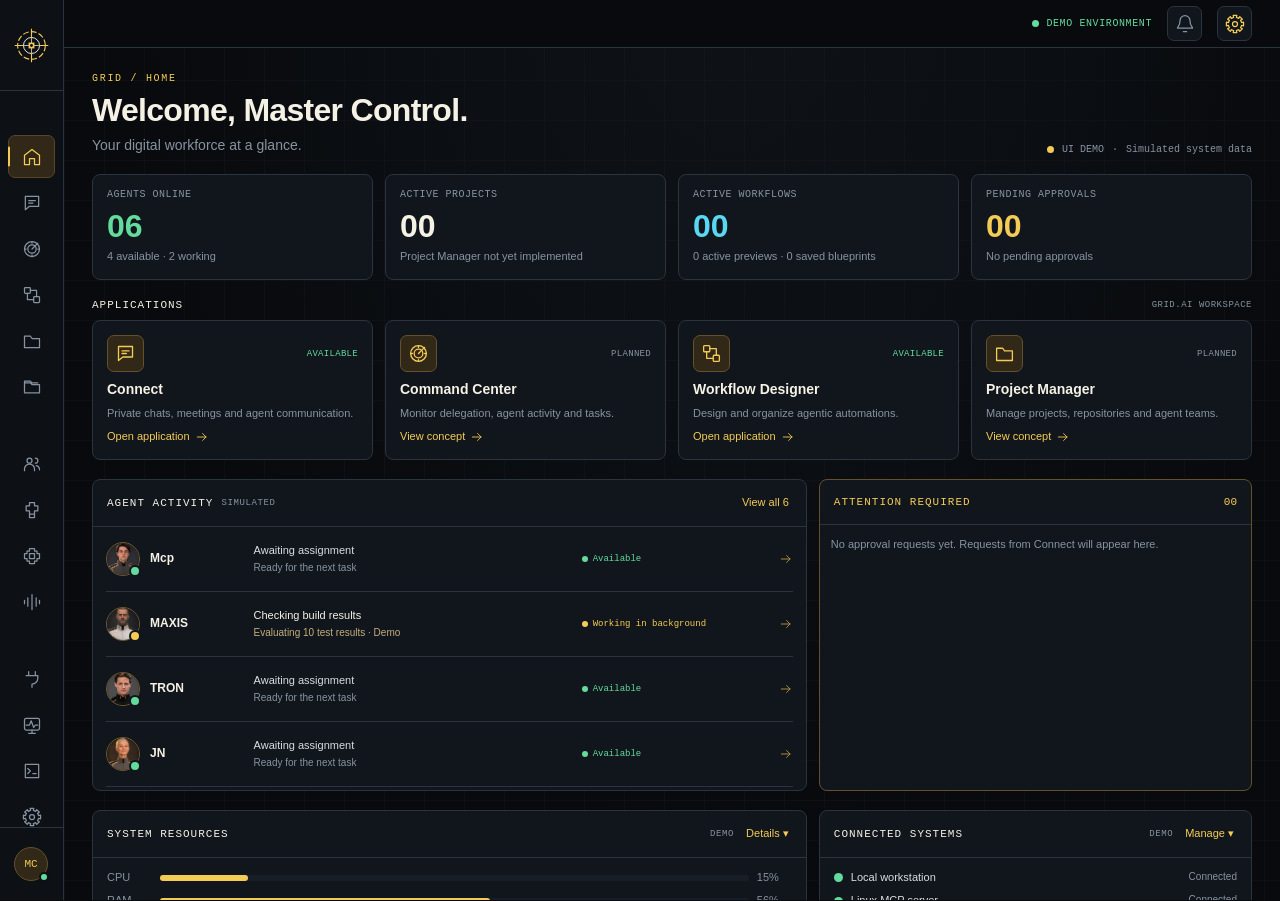
==== commit 39cd2d10: "Fix Vercel voice sample inclusion and add GRID.AI favicon" ====
--- a/index.html
+++ b/index.html
@@ -6,6 +6,7 @@
 <meta name="robots" content="noindex">
 <meta name="theme-color" content="#080a0d">
 <title>GRID.AI | Home</title>
+<link rel="icon" type="image/svg+xml" href="./favicon.svg">
 <link rel="stylesheet" href="./styles/grid-theme.css">
 <link rel="stylesheet" href="./styles/index.css">
 <link rel="stylesheet" href="./styles/grid-shell.css">
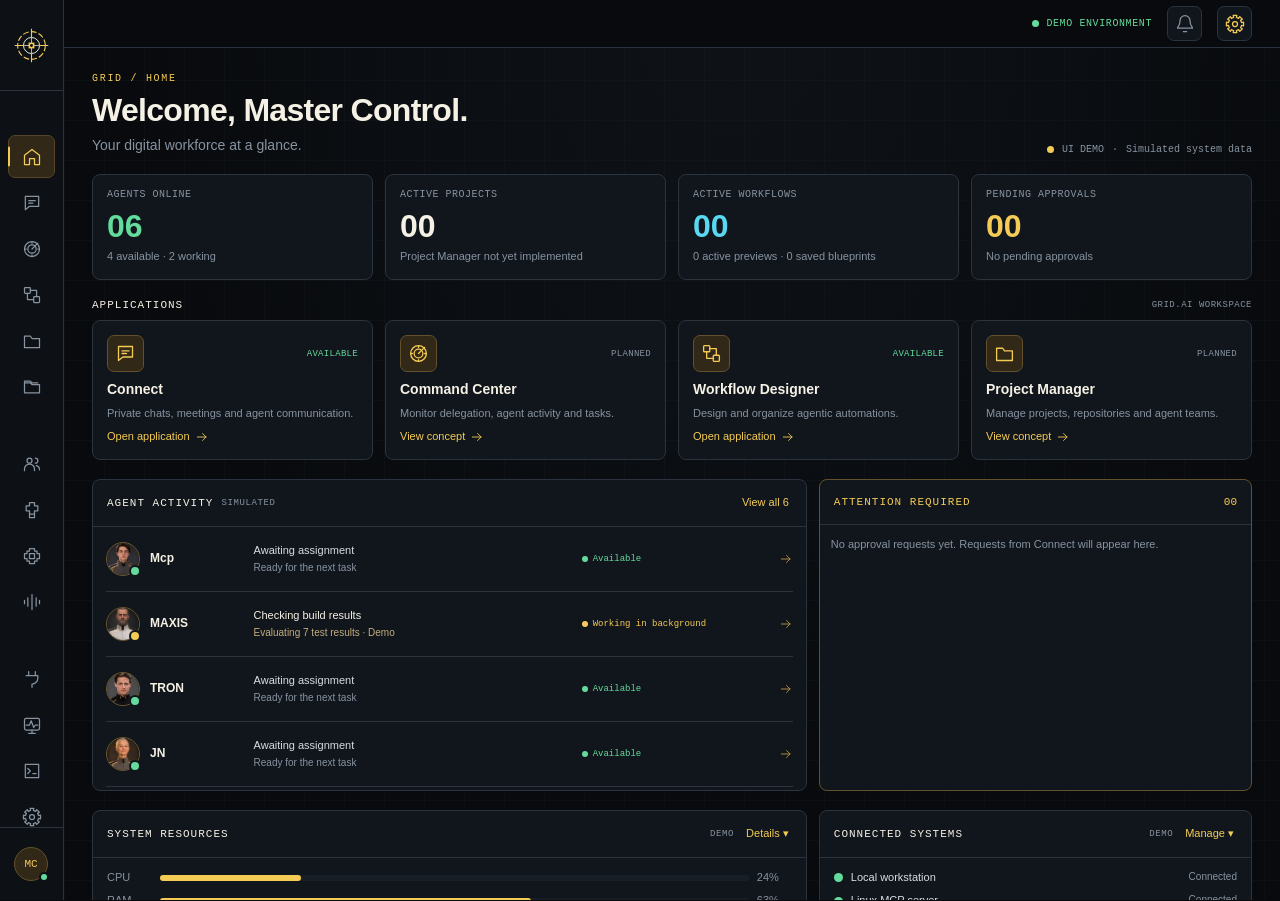
==== commit 0e6f2843: "Add branded Open Graph metadata and official Grid.AI icon" ====
--- a/index.html
+++ b/index.html
@@ -5,8 +5,27 @@
 <meta name="viewport" content="width=device-width, initial-scale=1">
 <meta name="robots" content="noindex">
 <meta name="theme-color" content="#080a0d">
-<title>GRID.AI | Home</title>
+<title>GRID.AI | Interactive Agent Control Interface</title>
 <link rel="icon" type="image/svg+xml" href="./favicon.svg">
+<link rel="icon" type="image/png" href="https://jacklondon.site/Images/Icons/GridAI_ICON.png">
+<link rel="apple-touch-icon" href="https://jacklondon.site/Images/Icons/GridAI_ICON.png">
+<meta name="description" content="Explore the GRID.AI interactive demo: coordinate AI agents, design multi-agent workflows, review simulated approvals, and customize agent voices. A preview of the local-first GRID.AI platform.">
+<link rel="canonical" href="https://gridai-demo.jacklondon.site/">
+<meta property="og:type" content="website">
+<meta property="og:site_name" content="GRID.AI">
+<meta property="og:locale" content="en_US">
+<meta property="og:title" content="GRID.AI | Interactive Agent Control Interface">
+<meta property="og:description" content="Explore the GRID.AI interactive demo: coordinate AI agents, design multi-agent workflows, review simulated approvals, and customize agent voices. A preview of the local-first GRID.AI platform.">
+<meta property="og:url" content="https://gridai-demo.jacklondon.site/">
+<meta property="og:image" content="https://jacklondon.site/Images/ProjectScreenshots/GridAI/PROMO_GAI_1.png">
+<meta property="og:image:secure_url" content="https://jacklondon.site/Images/ProjectScreenshots/GridAI/PROMO_GAI_1.png">
+<meta property="og:image:type" content="image/png">
+<meta property="og:image:alt" content="GRID.AI project promotional image">
+<meta name="twitter:card" content="summary_large_image">
+<meta name="twitter:title" content="GRID.AI | Interactive Agent Control Interface">
+<meta name="twitter:description" content="Explore the GRID.AI interactive demo: coordinate AI agents, design multi-agent workflows, review simulated approvals, and customize agent voices. A preview of the local-first GRID.AI platform.">
+<meta name="twitter:image" content="https://jacklondon.site/Images/ProjectScreenshots/GridAI/PROMO_GAI_1.png">
+<meta name="twitter:image:alt" content="GRID.AI project promotional image">
 <link rel="stylesheet" href="./styles/grid-theme.css">
 <link rel="stylesheet" href="./styles/index.css">
 <link rel="stylesheet" href="./styles/grid-shell.css">
